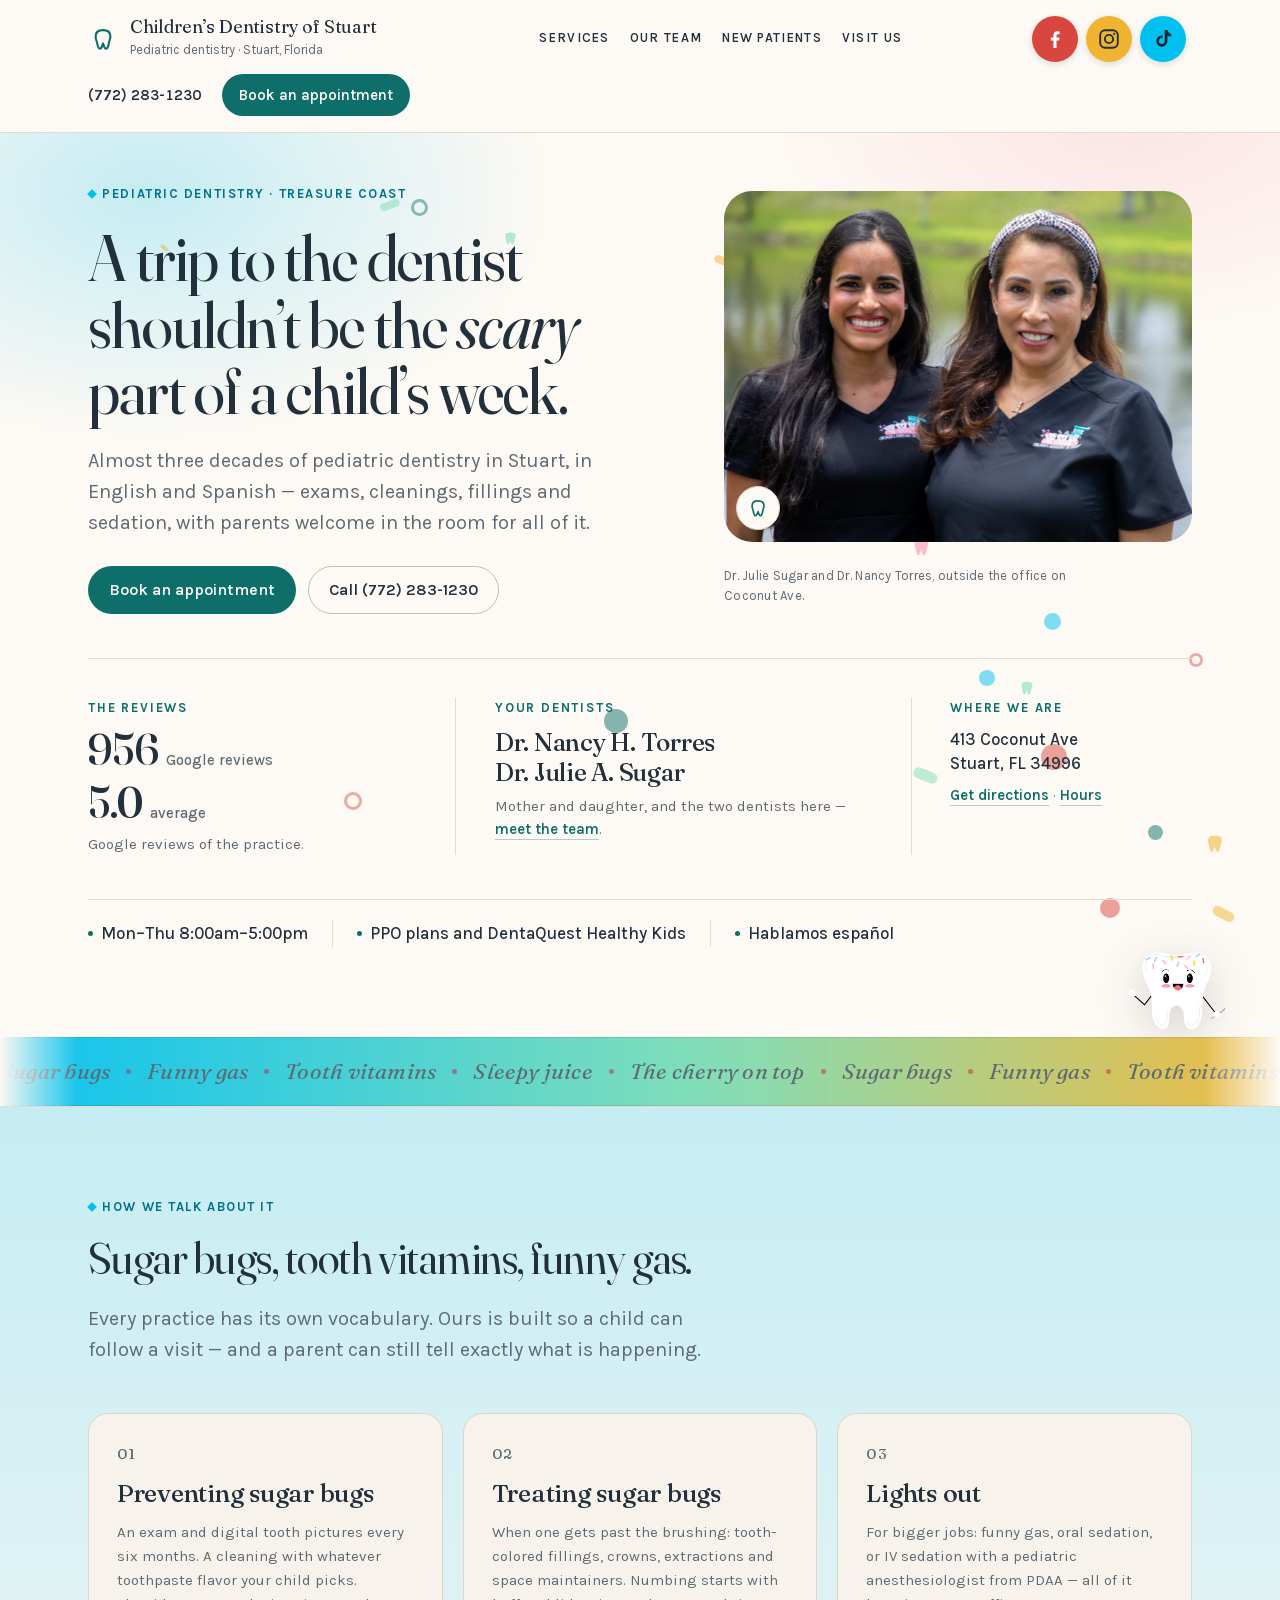
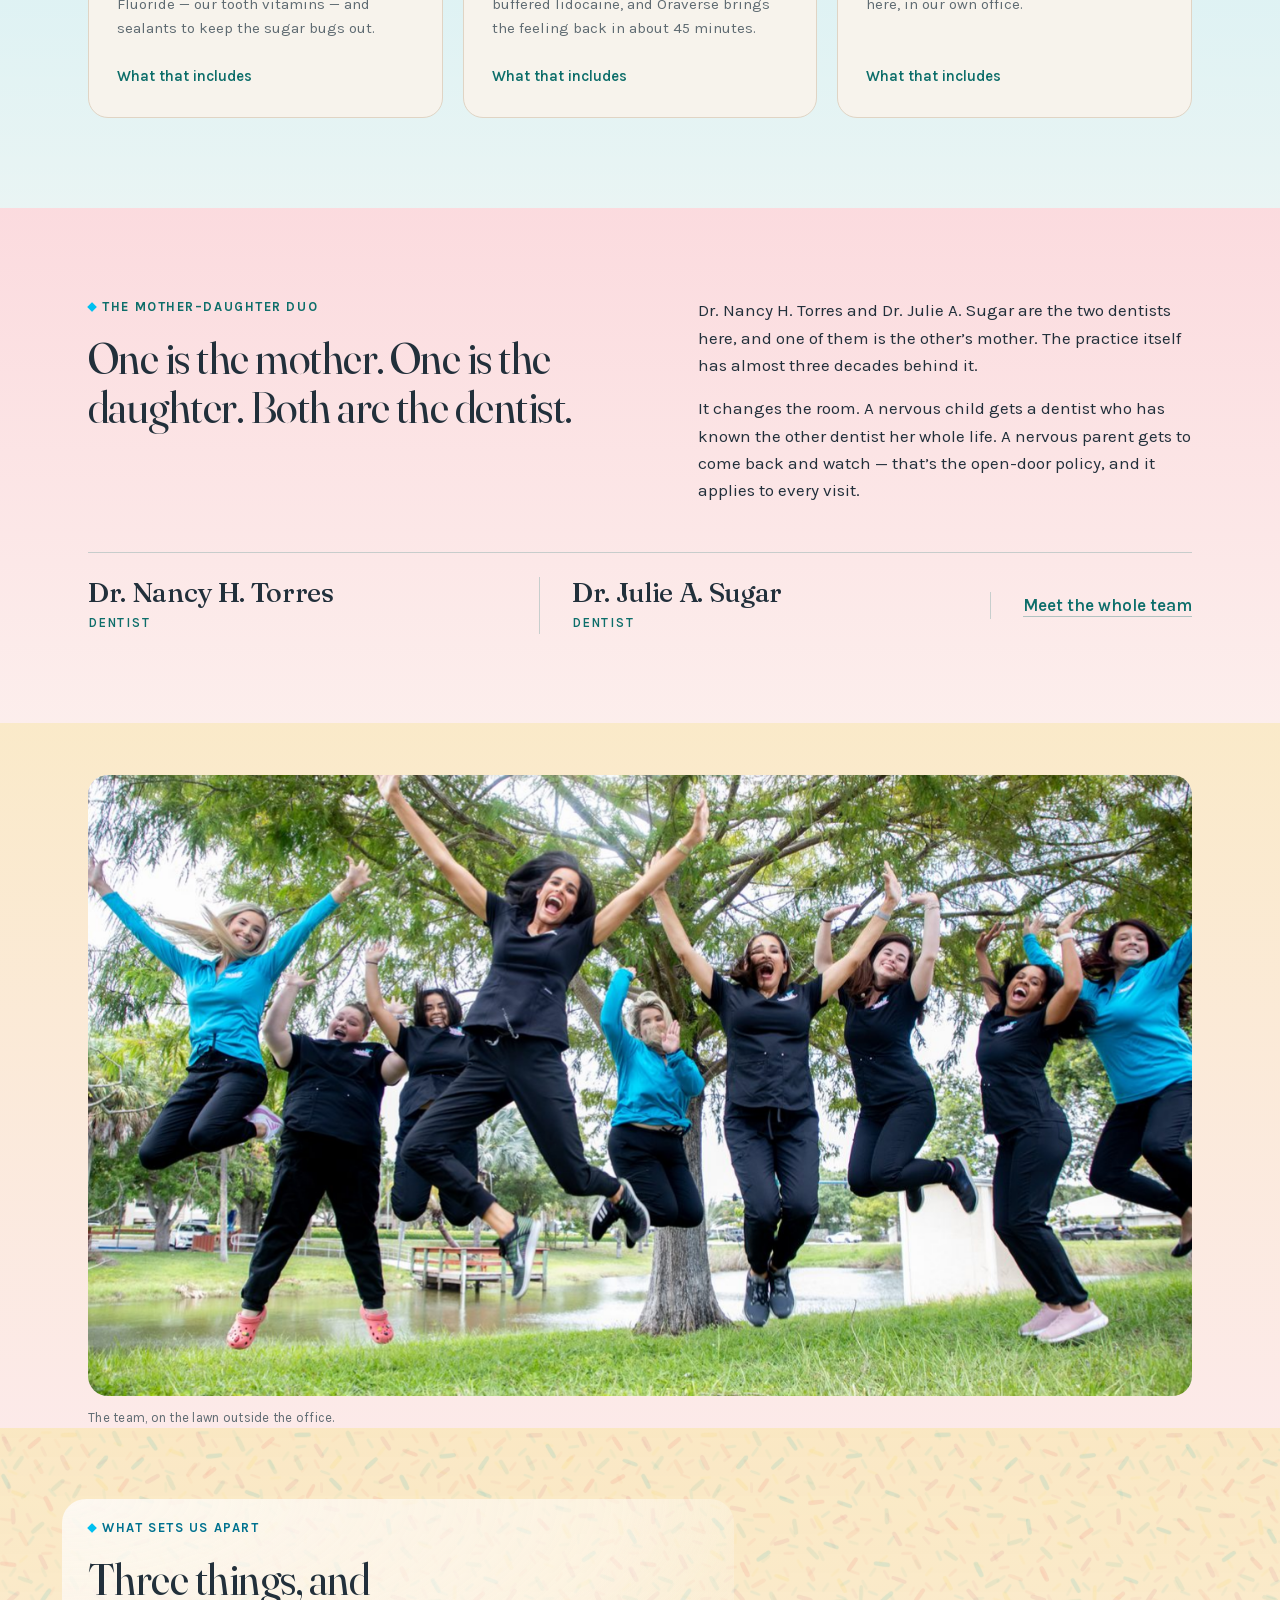
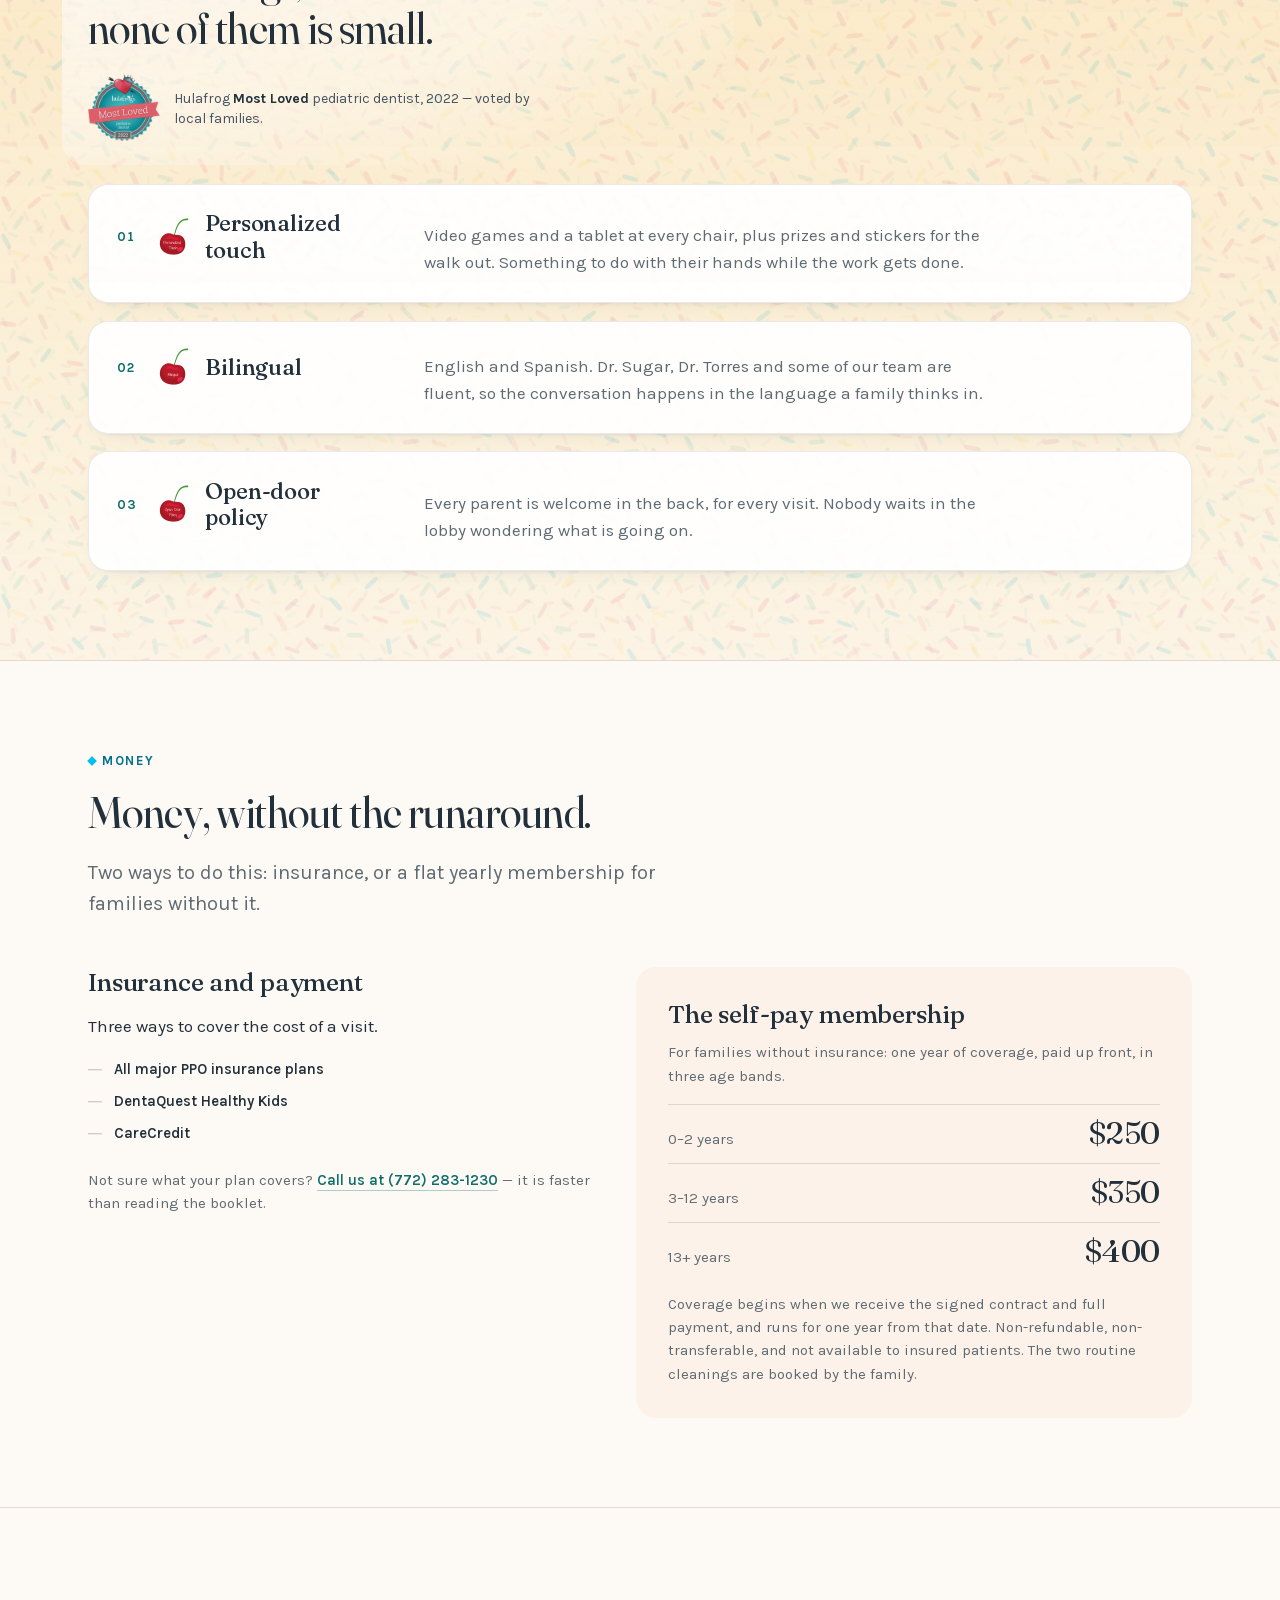
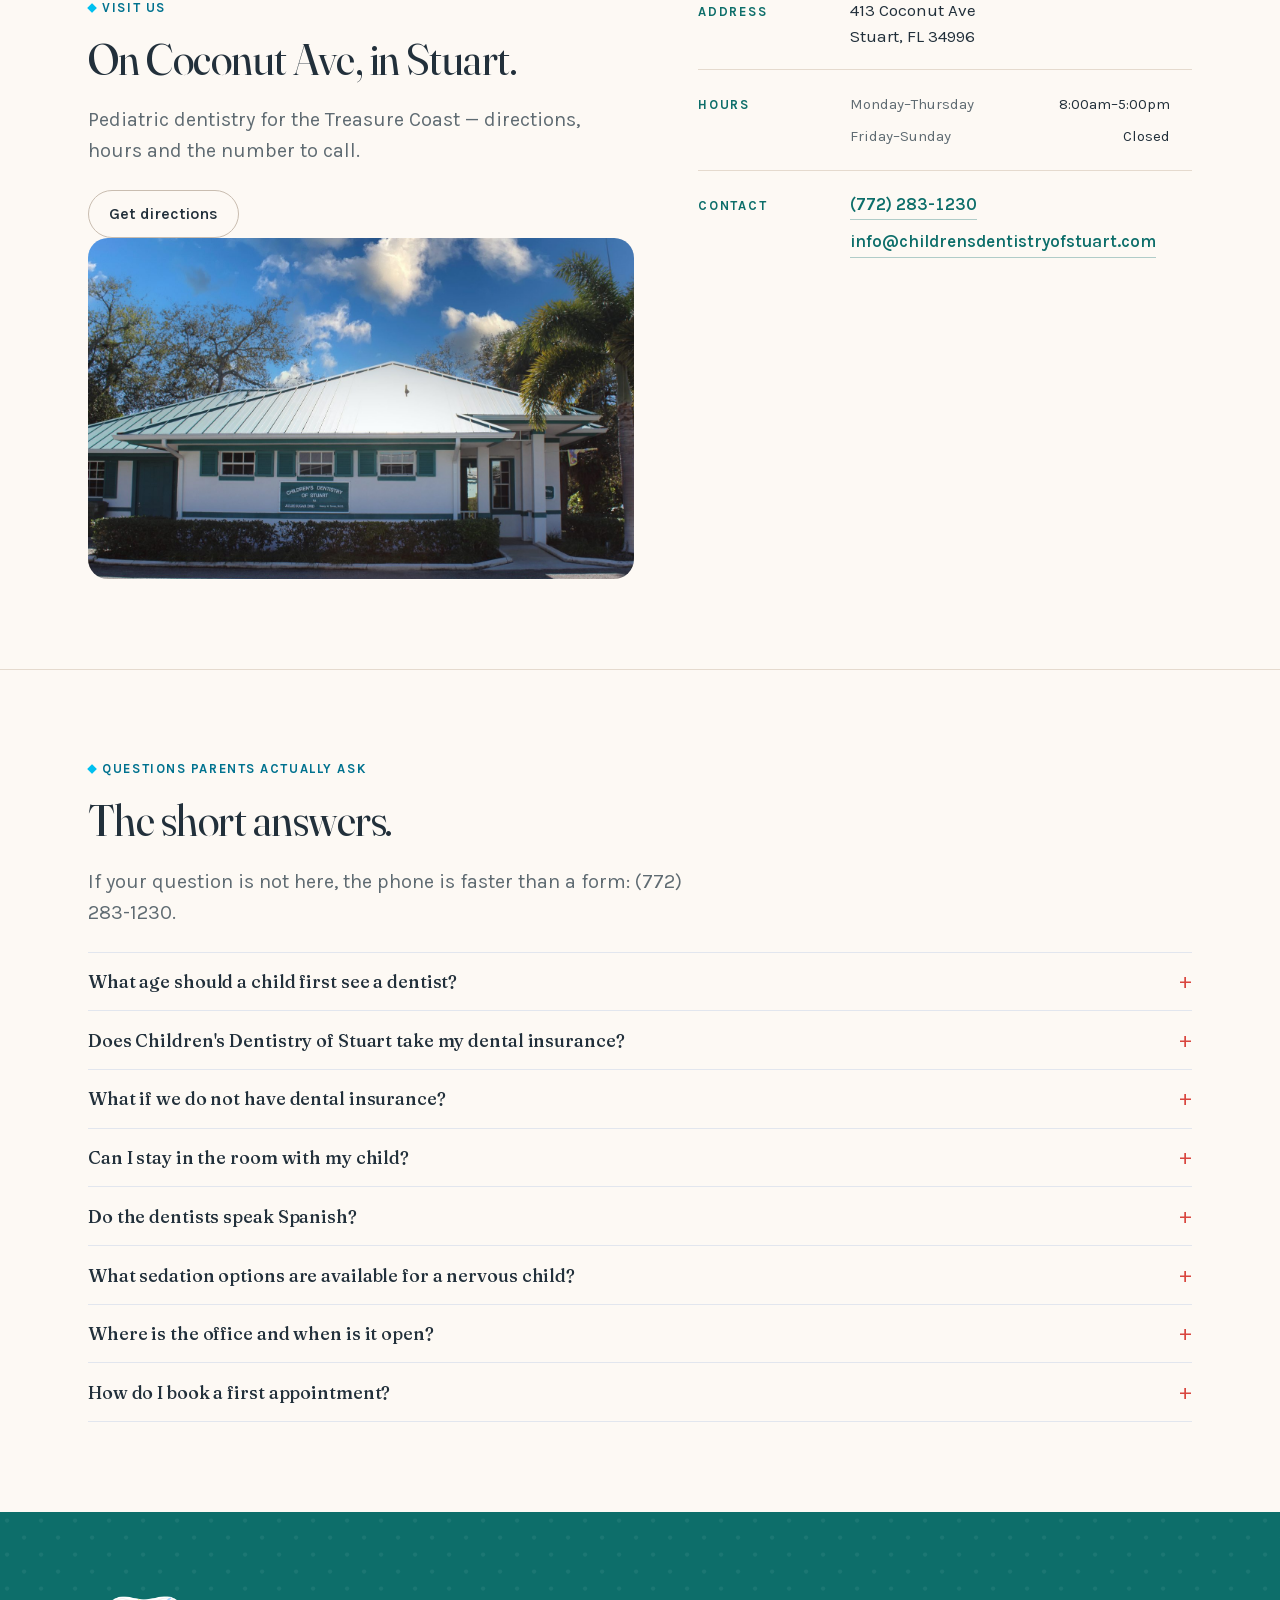
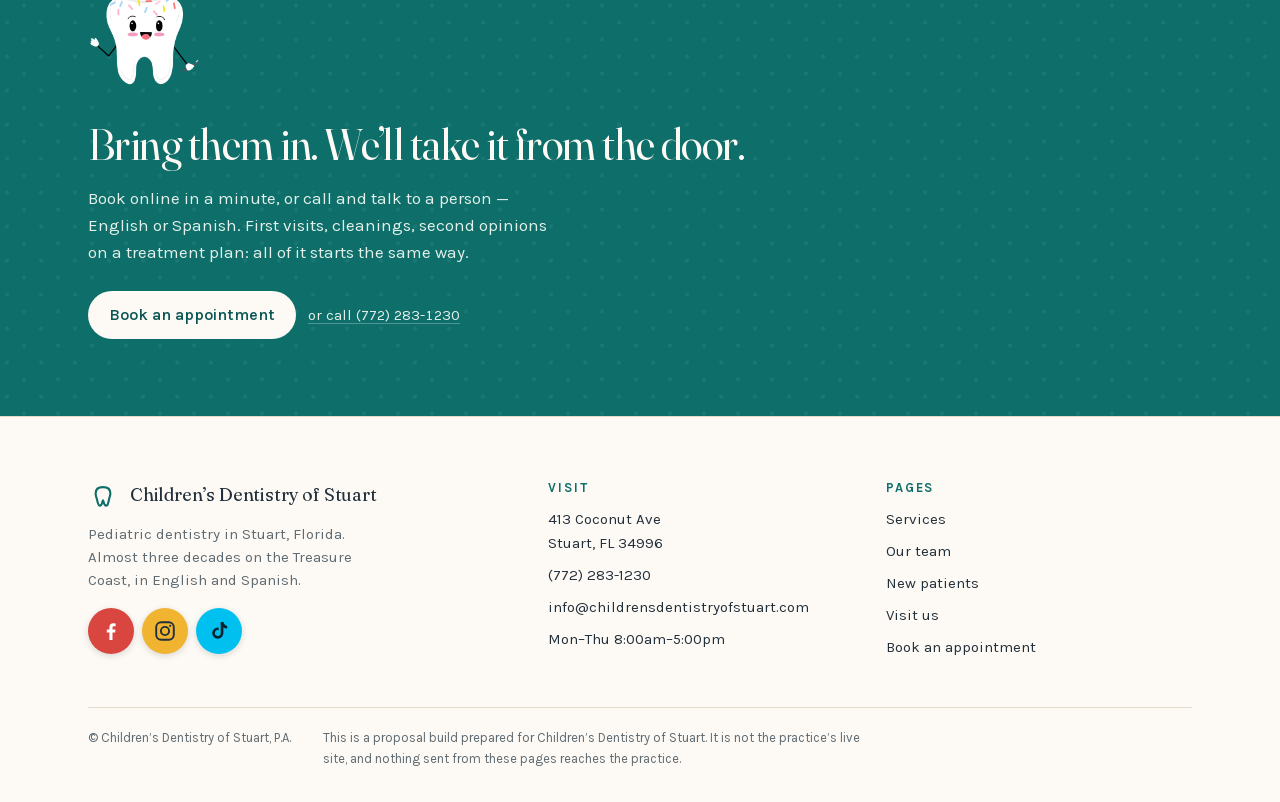
==== index.html @ ab4c5b35 "Proposal build: Children's Dentistry of Stuart" ====
<!DOCTYPE html>
<html lang="en">
<head>
<meta charset="utf-8">
<meta name="viewport" content="width=device-width, initial-scale=1">
<title>Children’s Dentistry of Stuart — Pediatric dentistry in Stuart, Florida</title>
<meta name="description" content="Pediatric dentistry in Stuart, Florida for almost three decades. All major PPO plans and DentaQuest Healthy Kids, a self-pay membership, and visits in English or Spanish. Call (772) 283-1230.">
<meta name="theme-color" content="#FDF9F4">
<link rel="icon" href="data:image/svg+xml,%3Csvg xmlns='http://www.w3.org/2000/svg' viewBox='0 0 32 32'%3E%3Crect width='32' height='32' rx='7' fill='%23FDF9F4'/%3E%3Cpath transform='translate(4 4)' d='M6.1 9.9C6.1 6.4 8.45 4.9 12 4.9c3.55 0 5.9 1.5 5.9 5 0 1.85-.75 3-1.1 4.85-.4 2.25-.8 4.45-1.9 4.85-1.1.4-1.8-.75-2.25-2.25-.3-1.05-.45-1.85-.65-1.85s-.35.8-.65 1.85c-.45 1.5-1.15 2.65-2.25 2.25-1.1-.4-1.5-2.6-1.9-4.85C6.5 12.9 6.1 11.75 6.1 9.9Z' fill='none' stroke='%230D6E6A' stroke-width='1.7' stroke-linejoin='round'/%3E%3C/svg%3E">
<link rel="preload" as="image" href="assets/img/photos/doctors.jpg" fetchpriority="high">
<link rel="stylesheet" href="assets/css/tokens.css">
<link rel="stylesheet" href="assets/css/styles.css">
<script>document.documentElement.classList.add('js');</script>
<!-- ============================================================
     AEO / SEO HEAD BLOCK — paste inside <head> on every page.
     Replace Children's Dentistry of Stuart | Pediatric Dentist in Stuart, FL / Pediatric dentistry in Stuart, Florida for almost three decades. Dr. Nancy H. Torres and Dr. Julie A. Sugar — mother and daughter. 956 Google reviews, 5.0 average. English and Spanish. (772) 283-1230. / https://childrensdentistryofstuart.com/index.html per page.
     ============================================================ -->
<link rel="canonical" href="https://childrensdentistryofstuart.com/index.html">
<meta name="robots" content="index, follow, max-snippet:-1, max-image-preview:large, max-video-preview:-1">

<!-- Open Graph -->
<meta property="og:type" content="website">
<meta property="og:site_name" content="Children's Dentistry of Stuart">
<meta property="og:locale" content="en_US">
<meta property="og:title" content="Children's Dentistry of Stuart | Pediatric Dentist in Stuart, FL">
<meta property="og:description" content="Pediatric dentistry in Stuart, Florida for almost three decades. Dr. Nancy H. Torres and Dr. Julie A. Sugar — mother and daughter. 956 Google reviews, 5.0 average. English and Spanish. (772) 283-1230.">
<meta property="og:url" content="https://childrensdentistryofstuart.com/index.html">
<meta property="og:image" content="https://childrensdentistryofstuart.com/assets/img/photos/doctors.jpg">
<meta property="og:image:alt" content="Dr. Julie Sugar and Dr. Nancy Torres outside the practice in Stuart, Florida">

<!-- Twitter / X -->
<meta name="twitter:card" content="summary_large_image">
<meta name="twitter:title" content="Children's Dentistry of Stuart | Pediatric Dentist in Stuart, FL">
<meta name="twitter:description" content="Pediatric dentistry in Stuart, Florida for almost three decades. Dr. Nancy H. Torres and Dr. Julie A. Sugar — mother and daughter. 956 Google reviews, 5.0 average. English and Spanish. (772) 283-1230.">
<meta name="twitter:image" content="https://childrensdentistryofstuart.com/assets/img/photos/doctors.jpg">

<!-- Geo / local -->
<meta name="geo.region" content="US-FL">
<meta name="geo.placename" content="Stuart, Florida">
<meta name="geo.position" content="27.196835;-80.235463">
<meta name="ICBM" content="27.196835, -80.235463">

<!-- Structured data -->
<script type="application/ld+json">
{
 "@context": "https://schema.org",
 "@type": "Dentist",
 "@id": "https://childrensdentistryofstuart.com/#practice",
 "name": "Children's Dentistry of Stuart",
 "alternateName": "Children's Dentistry of Stuart, P.A.",
 "description": "Pediatric dental practice in Stuart, Florida, on the Treasure Coast. Two dentists — Dr. Nancy H. Torres and Dr. Julie A. Sugar, a mother and daughter — with almost three decades of experience. Visits in English and Spanish, with parents welcome in the treatment room.",
 "url": "https://childrensdentistryofstuart.com/",
 "telephone": "+1-772-283-1230",
 "email": "info@childrensdentistryofstuart.com",
 "image": [
  "https://childrensdentistryofstuart.com/assets/img/photos/office.jpg",
  "https://childrensdentistryofstuart.com/assets/img/photos/doctors.jpg"
 ],
 "logo": "https://childrensdentistryofstuart.com/assets/img/photos/logo.png",
 "priceRange": "$$",
 "address": {
  "@type": "PostalAddress",
  "streetAddress": "413 Coconut Ave",
  "addressLocality": "Stuart",
  "addressRegion": "FL",
  "postalCode": "34996",
  "addressCountry": "US"
 },
 "geo": {
  "@type": "GeoCoordinates",
  "latitude": 27.196835,
  "longitude": -80.235463
 },
 "hasMap": "https://www.google.com/maps/place/?q=place_id:ChIJJ7Qo13nd3ogRvwtux7a8OOg",
 "openingHoursSpecification": [
  {
   "@type": "OpeningHoursSpecification",
   "dayOfWeek": [
    "Monday",
    "Tuesday",
    "Wednesday",
    "Thursday"
   ],
   "opens": "08:00",
   "closes": "17:00"
  }
 ],
 "areaServed": [
  {
   "@type": "City",
   "name": "Stuart"
  },
  {
   "@type": "City",
   "name": "Palm City"
  },
  {
   "@type": "City",
   "name": "Jensen Beach"
  },
  {
   "@type": "City",
   "name": "Hobe Sound"
  },
  {
   "@type": "City",
   "name": "Port St. Lucie"
  },
  {
   "@type": "City",
   "name": "Indiantown"
  },
  {
   "@type": "AdministrativeArea",
   "name": "Martin County, Florida"
  }
 ],
 "availableLanguage": [
  {
   "@type": "Language",
   "name": "English"
  },
  {
   "@type": "Language",
   "name": "Spanish"
  }
 ],
 "sameAs": [
  "https://www.google.com/maps/place/?q=place_id:ChIJJ7Qo13nd3ogRvwtux7a8OOg",
  "https://www.facebook.com/childrensdentistryofstuart",
  "https://www.carecredit.com/doctor-locator/stuart-fl/childrens-dentistry-of-stuart-423cqr"
 ],
 "employee": [
  {
   "@type": "Person",
   "name": "Dr. Nancy H. Torres",
   "jobTitle": "Dentist",
   "honorificSuffix": "D.D.S."
  },
  {
   "@type": "Person",
   "name": "Dr. Julie A. Sugar",
   "jobTitle": "Dentist",
   "honorificSuffix": "D.M.D."
  }
 ],
 "availableService": [
  {
   "@type": "MedicalProcedure",
   "name": "Dental examination"
  },
  {
   "@type": "MedicalProcedure",
   "name": "Dental cleaning"
  },
  {
   "@type": "MedicalProcedure",
   "name": "Digital dental x-rays"
  },
  {
   "@type": "MedicalProcedure",
   "name": "Fluoride treatment"
  },
  {
   "@type": "MedicalProcedure",
   "name": "Dental sealants"
  },
  {
   "@type": "MedicalProcedure",
   "name": "Tooth-colored fillings"
  },
  {
   "@type": "MedicalProcedure",
   "name": "Dental crowns"
  },
  {
   "@type": "MedicalProcedure",
   "name": "Tooth extraction"
  },
  {
   "@type": "MedicalProcedure",
   "name": "Space maintainers"
  },
  {
   "@type": "MedicalProcedure",
   "name": "Nitrous oxide sedation"
  },
  {
   "@type": "MedicalProcedure",
   "name": "Oral sedation"
  },
  {
   "@type": "MedicalProcedure",
   "name": "Intravenous sedation"
  }
 ],
 "paymentAccepted": "Cash, Credit Card, Dental insurance",
 "currenciesAccepted": "USD",
 "isAcceptingNewPatients": true,
 "knowsAbout": [
  "pediatric dentistry",
  "preventive dentistry",
  "dental sedation for children"
 ]
}
</script>
<script type="application/ld+json">
{
 "@context": "https://schema.org",
 "@type": "WebSite",
 "@id": "https://childrensdentistryofstuart.com/#website",
 "url": "https://childrensdentistryofstuart.com/",
 "name": "Children's Dentistry of Stuart",
 "inLanguage": "en-US",
 "publisher": {
  "@id": "https://childrensdentistryofstuart.com/#practice"
 }
}
</script>
<script type="application/ld+json">
{
 "@context": "https://schema.org",
 "@type": "Person",
 "@id": "https://childrensdentistryofstuart.com/team.html#nancy-torres",
 "name": "Dr. Nancy H. Torres",
 "honorificSuffix": "D.D.S.",
 "jobTitle": "Dentist",
 "worksFor": {
  "@id": "https://childrensdentistryofstuart.com/#practice"
 },
 "knowsLanguage": [
  "English",
  "Spanish"
 ]
}
</script>
<script type="application/ld+json">
{
 "@context": "https://schema.org",
 "@type": "Person",
 "@id": "https://childrensdentistryofstuart.com/team.html#julie-sugar",
 "name": "Dr. Julie A. Sugar",
 "honorificSuffix": "D.M.D.",
 "jobTitle": "Dentist",
 "worksFor": {
  "@id": "https://childrensdentistryofstuart.com/#practice"
 },
 "knowsLanguage": [
  "English",
  "Spanish"
 ]
}
</script>
<script type="application/ld+json">
{
 "@context": "https://schema.org",
 "@type": "FAQPage",
 "@id": "https://childrensdentistryofstuart.com/#faq",
 "mainEntity": [
  {
   "@type": "Question",
   "name": "What age should a child first see a dentist?",
   "acceptedAnswer": {
    "@type": "Answer",
    "text": "Children's Dentistry of Stuart treats children from infancy through young adulthood, up to age 21. The practice's routine schedule is a dental examination every six months, and an infant is booked as a new patient exam so there is time to settle in."
   }
  },
  {
   "@type": "Question",
   "name": "Does Children's Dentistry of Stuart take my dental insurance?",
   "acceptedAnswer": {
    "@type": "Answer",
    "text": "The practice accepts all major PPO dental plans and DentaQuest Healthy Kids, and also accepts CareCredit. Because benefits differ by plan and by family, the practice asks you to call (772) 283-1230 so a team member can check your specific coverage before the visit."
   }
  },
  {
   "@type": "Question",
   "name": "What if we do not have dental insurance?",
   "acceptedAnswer": {
    "@type": "Answer",
    "text": "There is a self-pay membership: $250 a year for ages 0 to 2, $350 a year for ages 3 to 12, and $400 a year for ages 13 and up. Coverage begins once the signed contract and full payment are received, runs for one year, and is non-refundable and non-transferable. Patients with insurance are not eligible, and it is up to the family to schedule the two routine cleanings each year."
   }
  },
  {
   "@type": "Question",
   "name": "Can I stay in the room with my child?",
   "acceptedAnswer": {
    "@type": "Answer",
    "text": "Yes. The practice has an open-door policy: every parent is welcome to come into the back with their child for every visit, not only the first one."
   }
  },
  {
   "@type": "Question",
   "name": "Do the dentists speak Spanish?",
   "acceptedAnswer": {
    "@type": "Answer",
    "text": "Yes. Dr. Sugar, Dr. Torres and several members of the team are fluent in both English and Spanish, so the conversation can happen in the language a family thinks in."
   }
  },
  {
   "@type": "Question",
   "name": "What sedation options are available for a nervous child?",
   "acceptedAnswer": {
    "@type": "Answer",
    "text": "Three, in increasing order: nitrous oxide (\"funny gas\"), oral sedation taken as a prescription in the office, and IV sedation with a pediatric anesthesiologist from PDAA, given in the practice's own office. The team also buffers the local anaesthetic so the numbing does not sting, and uses Oraverse to bring feeling back in about 45 minutes instead of several hours."
   }
  },
  {
   "@type": "Question",
   "name": "Where is the office and when is it open?",
   "acceptedAnswer": {
    "@type": "Answer",
    "text": "The practice is at 413 Coconut Ave, Stuart, FL 34996, open Monday to Thursday from 8:00am to 5:00pm and closed Friday through Sunday. The phone number is (772) 283-1230. Confirm current hours with the practice before you travel, because archived versions of the site list a 4:30pm close."
   }
  },
  {
   "@type": "Question",
   "name": "How do I book a first appointment?",
   "acceptedAnswer": {
    "@type": "Answer",
    "text": "Use the appointment form on this site or call (772) 283-1230. The form requests a time; the front desk calls you back to confirm it. If your child is in pain, has facial swelling, or has knocked out a tooth, call instead of using the form."
   }
  }
 ]
}
</script>

</head>
<body>

<a class="skip-link" href="#main">Skip to content</a>

<header class="site-header">
  <div class="container header-inner">
    <a class="brand" href="index.html">
      <img class="brand__mark" src="assets/img/mark.svg" alt="" width="30" height="30">
      <span class="brand__text">
        <span class="brand__name">Children’s Dentistry of Stuart</span>
        <span class="brand__sub">Pediatric dentistry · Stuart, Florida</span>
      </span>
    </a>

    <nav class="site-nav" aria-label="Primary">
      <ul>
        <li><a href="services.html">Services</a></li>
        <li><a href="team.html">Our team</a></li>
        <li><a href="new-patients.html">New patients</a></li>
        <li><a href="visit.html">Visit us</a></li>
      </ul>
    </nav>

    <ul class="socials socials--header" aria-label="Follow Children's Dentistry of Stuart">
        <li class="social social--facebook"><a href="https://www.facebook.com/childrensdentistryofstuart" target="_blank" rel="noopener noreferrer"><span class="sr-only">Facebook</span><svg viewBox="0 0 24 24" width="24" height="24" aria-hidden="true" focusable="false"><path fill="currentColor" d="M13.5 21v-7.5h2.6l.4-3h-3V8.6c0-.87.24-1.46 1.49-1.46H16.6V4.46A20 20 0 0 0 14.3 4.3c-2.3 0-3.87 1.4-3.87 3.98V10.5H7.8v3h2.63V21h3.07Z"/></svg></a></li>
        <li class="social social--instagram"><a href="https://www.instagram.com/childrensdentistryofstuart" target="_blank" rel="noopener noreferrer"><span class="sr-only">Instagram</span><svg viewBox="0 0 24 24" width="24" height="24" aria-hidden="true" focusable="false" fill="none" stroke="currentColor" stroke-width="1.9"><rect x="3.2" y="3.2" width="17.6" height="17.6" rx="5"/><circle cx="12" cy="12" r="4.1"/><circle cx="17.2" cy="6.8" r="1.15" fill="currentColor" stroke="none"/></svg></a></li>
        <li class="social social--tiktok"><a href="https://www.tiktok.com/@drsugarschildrensdentist" target="_blank" rel="noopener noreferrer"><span class="sr-only">Tiktok</span><svg viewBox="0 0 24 24" width="24" height="24" aria-hidden="true" focusable="false"><path fill="currentColor" d="M16.5 3c.3 2.1 1.6 3.6 3.7 3.9v2.6c-1.4.1-2.7-.3-3.8-1v5.6a5.6 5.6 0 1 1-5.6-5.6c.3 0 .5 0 .8.06v2.7a2.9 2.9 0 1 0 2.1 2.8V3h2.8Z"/></svg></a></li>
      </ul>
      <div class="header-actions">
      <a class="header-phone" href="tel:+17722831230">(772) 283-1230</a>
      <a class="btn btn--primary btn--sm" href="book.html">Book an appointment</a>
    </div>
  </div>
</header>

<main id="main">

  <!-- 1. Hero ------------------------------------------------------------- -->
  <section class="hero" data-playground aria-labelledby="hero-title">
    <div class="playground" aria-hidden="true"></div>
    <img class="hero__mascot" src="assets/img/photos/toothy.png" alt="" aria-hidden="true" width="118" height="118" decoding="async">
    <div class="container">
      <div class="hero__grid">
        <div class="hero__copy">
          <p class="eyebrow">Pediatric dentistry · Treasure Coast</p>
          <h1 id="hero-title" data-reveal>A trip to the dentist shouldn’t be the <em>scary</em> part of a child’s week.</h1>
          <p class="lead" data-reveal>Almost three decades of pediatric dentistry in Stuart, in English and Spanish —
            exams, cleanings, fillings and sedation, with parents welcome in the room for all of it.</p>
          <div class="actions" data-reveal>
            <a class="btn btn--primary" href="book.html">Book an appointment</a>
            <a class="btn btn--secondary" href="tel:+17722831230">Call (772) 283-1230</a>
          </div>
        </div>

        <figure class="hero__figure" data-reveal>
          <div class="frame hero__photo frame--zoom" data-parallax="14">
            <img src="assets/img/photos/doctors.jpg"
                 alt="Dr. Julie Sugar and Dr. Nancy Torres outside their Stuart practice"
                 width="1400" height="1041" fetchpriority="high" decoding="async">
            <span class="frame__stamp" aria-hidden="true">
              <img src="assets/img/mark.svg" alt="" width="24" height="24">
            </span>
          </div>
          <figcaption class="frame__caption">Dr. Julie Sugar and Dr. Nancy Torres, outside the office
            on Coconut Ave.</figcaption>
        </figure>
      </div>

      <!-- Proof, people, place: the three things a parent checks before they call.
           These used to be fine print and a caption. -->
      <div class="proof">
        <div class="proof__item" data-reveal>
          <p class="proof__kicker">The reviews</p>
          <p class="proof__figure">
            <span class="proof__pair"><span class="proof__num" data-count="956">956</span> <span class="proof__unit">Google reviews</span></span>
            <span class="proof__dot" aria-hidden="true">·</span>
            <span class="proof__pair"><span class="proof__num" data-count="5.0">5.0</span> <span class="proof__unit">average</span></span>
          </p>
          <p class="proof__sub">Google reviews of the practice.</p>
        </div>

        <div class="proof__item" data-reveal>
          <p class="proof__kicker">Your dentists</p>
          <p class="proof__people">Dr. Nancy H. Torres<br>Dr. Julie A. Sugar</p>
          <p class="proof__sub">Mother and daughter, and the two dentists here —
            <a class="text-link" href="team.html">meet the team</a>.</p>
        </div>

        <div class="proof__item" data-reveal>
          <p class="proof__kicker">Where we are</p>
          <address class="proof__address">413 Coconut Ave<br>Stuart, FL 34996</address>
          <p class="proof__sub">
            <a class="text-link" href="https://www.google.com/maps/search/?api=1&amp;query=413%20Coconut%20Ave%2C%20Stuart%2C%20FL%2034996">Get directions</a>
            · <a class="text-link" href="visit.html">Hours</a>
          </p>
        </div>
      </div>

      <ul class="trust">
        <li><span>Mon–Thu 8:00am–5:00pm</span></li>
        <li><span>PPO plans and DentaQuest Healthy Kids</span></li>
        <li><span lang="es">Hablamos español</span></li>
      </ul>
    </div>
  </section>

  <!-- 1b. Their vocabulary, moving slowly --------------------------------- -->
  <!-- Decorative band: the same words appear as headings in the next section,
       so the duplicate track is hidden from assistive tech. -->
  <div class="marquee" role="presentation">
    <div class="marquee__track">
      <ul class="marquee__list">
        <li>Sugar bugs</li>
        <li>Funny gas</li>
        <li>Tooth vitamins</li>
        <li>Sleepy juice</li>
        <li>The cherry on top</li>
      </ul>
      <ul class="marquee__list" aria-hidden="true">
        <li>Sugar bugs</li>
        <li>Funny gas</li>
        <li>Tooth vitamins</li>
        <li>Sleepy juice</li>
        <li>The cherry on top</li>
      </ul>
    </div>
  </div>

  <!-- 2. Their language --------------------------------------------------- -->
  <section class="section section--ruled tint-sky" aria-labelledby="language-title">
    <div class="container">
      <div class="section-head" data-reveal>
        <p class="eyebrow">How we talk about it</p>
        <h2 id="language-title">Sugar bugs, tooth vitamins, funny gas.</h2>
        <p class="lead">Every practice has its own vocabulary. Ours is built so a child can follow a visit — and a
          parent can still tell exactly what is happening.</p>
      </div>

      <ul class="cards">
        <li class="card" data-reveal>
          <p class="card__num">01</p>
          <h3>Preventing sugar bugs</h3>
          <p>An exam and digital tooth pictures every six months. A cleaning with whatever toothpaste flavor your
            child picks. Fluoride — our tooth vitamins — and sealants to keep the sugar bugs out.</p>
          <a class="card__link" href="services.html">What that includes</a>
        </li>
        <li class="card" data-reveal>
          <p class="card__num">02</p>
          <h3>Treating sugar bugs</h3>
          <p>When one gets past the brushing: tooth-colored fillings, crowns, extractions and space maintainers.
            Numbing starts with buffered lidocaine, and Oraverse brings the feeling back in about 45 minutes.</p>
          <a class="card__link" href="services.html">What that includes</a>
        </li>
        <li class="card" data-reveal>
          <p class="card__num">03</p>
          <h3>Lights out</h3>
          <p>For bigger jobs: funny gas, oral sedation, or IV sedation with a pediatric anesthesiologist from PDAA
            — all of it here, in our own office.</p>
          <a class="card__link" href="services.html">What that includes</a>
        </li>
      </ul>
    </div>
  </section>

  <!-- 3. The duo ---------------------------------------------------------- -->
  <section class="section duo tint-blush" aria-labelledby="duo-title">
    <div class="container">
      <div class="split">
        <div class="split-head" data-reveal>
          <p class="eyebrow">The mother–daughter duo</p>
          <h2 id="duo-title">One is the mother. One is the daughter. Both are the dentist.</h2>
        </div>
        <div class="prose" data-reveal>
          <p>Dr. Nancy H. Torres and Dr. Julie A. Sugar are the two dentists here, and one of them is the other’s
            mother. The practice itself has almost three decades behind it.</p>
          <p>It changes the room. A nervous child gets a dentist who has known the other dentist her whole life.
            A nervous parent gets to come back and watch — that’s the open-door policy, and it applies to every
            visit.</p>
        </div>
      </div>

      <dl class="names" data-reveal>
        <div class="names__item">
          <dt>Dr. Nancy H. Torres</dt>
          <dd>Dentist</dd>
        </div>
        <div class="names__item">
          <dt>Dr. Julie A. Sugar</dt>
          <dd>Dentist</dd>
        </div>
        <div class="names__more">
          <a class="text-link" href="team.html">Meet the whole team</a>
        </div>
      </dl>
    </div>
  </section>

  <!-- 4. What sets us apart ----------------------------------------------- -->
  <section class="photo-band" aria-labelledby="apart-title">
    <div class="container">
      <figure class="frame photo-band__frame frame--zoom" data-reveal data-parallax="10">
        <img src="assets/img/photos/team.jpg"
             alt="The Children’s Dentistry of Stuart team on the lawn outside the office"
             width="1400" height="933" loading="lazy" decoding="async">
      </figure>
      <p class="photo-band__caption">The team, on the lawn outside the office.</p>
    </div>
  </section>

  <section class="section section--grounded tint-sun sprinkle-ground" aria-labelledby="apart-title">
    <div class="container">
      <div class="section-head" data-reveal>
        <p class="eyebrow">What sets us apart</p>
        <h2 id="apart-title">Three things, and none of them is small.</h2>
        <figure class="award" data-reveal>
          <img src="assets/img/photos/award-hulafrog.png" width="72" height="72" alt=""
               decoding="async" loading="lazy">
          <figcaption>Hulafrog <strong>Most Loved</strong> pediatric dentist, 2022 — voted by local families.</figcaption>
        </figure>

      </div>

      <ol class="apart">
        <li class="apart__item" data-reveal>
          <h3><img class="apart__icon" src="assets/img/photos/icon-personalized.png" width="40" height="40" alt="" decoding="async" loading="lazy"><span>Personalized touch</span></h3>
          <p>Video games and a tablet at every chair, plus prizes and stickers for the walk out. Something to do
            with their hands while the work gets done.</p>
        </li>
        <li class="apart__item" data-reveal>
          <h3><img class="apart__icon" src="assets/img/photos/icon-bilingual.png" width="40" height="40" alt="" decoding="async" loading="lazy"><span>Bilingual</span></h3>
          <p>English and Spanish. Dr. Sugar, Dr. Torres and some of our team are fluent, so the conversation
            happens in the language a family thinks in.</p>
        </li>
        <li class="apart__item" data-reveal>
          <h3><img class="apart__icon" src="assets/img/photos/icon-opendoor.png" width="40" height="40" alt="" decoding="async" loading="lazy"><span>Open-door policy</span></h3>
          <p>Every parent is welcome in the back, for every visit. Nobody waits in the lobby wondering what is
            going on.</p>
        </li>
      </ol>
    </div>
  </section>

  <!-- 5. Money ------------------------------------------------------------ -->
  <section class="section section--ruled" aria-labelledby="money-title">
    <div class="container">
      <div class="section-head" data-reveal>
        <p class="eyebrow">Money</p>
        <h2 id="money-title">Money, without the runaround.</h2>
        <p class="lead">Two ways to do this: insurance, or a flat yearly membership for families without it.</p>
      </div>

      <div class="money__grid">
        <div class="money__block" data-reveal>
          <div>
            <h3>Insurance and payment</h3>
            <p>Three ways to cover the cost of a visit.</p>
            <ul class="ticks">
              <li><strong>All major PPO insurance plans</strong></li>
              <li><strong>DentaQuest Healthy Kids</strong></li>
              <li><strong>CareCredit</strong></li>
            </ul>
          </div>
          <p class="small">Not sure what your plan covers?
            <a class="text-link" href="tel:+17722831230">Call us at (772)&nbsp;283-1230</a> — it is faster than
            reading the booklet.</p>
        </div>

        <div class="membership" data-reveal>
          <h3>The self-pay membership</h3>
          <p class="small">For families without insurance: one year of coverage, paid up front, in three age bands.</p>
          <ul class="tiers">
            <li>
              <span class="tiers__age">0–2 years</span>
              <span class="tiers__price">$250</span>
            </li>
            <li>
              <span class="tiers__age">3–12 years</span>
              <span class="tiers__price">$350</span>
            </li>
            <li>
              <span class="tiers__age">13+ years</span>
              <span class="tiers__price">$400</span>
            </li>
          </ul>
          <p class="small">Coverage begins when we receive the signed contract and full payment, and runs for one
            year from that date. Non-refundable, non-transferable, and not available to insured patients. The two
            routine cleanings are booked by the family.</p>
        </div>
      </div>
    </div>
  </section>

  <!-- 6. Visit ------------------------------------------------------------ -->
  <section class="section section--ruled" aria-labelledby="visit-title">
    <div class="container">
      <div class="split">
        <div class="split-head" data-reveal>
          <p class="eyebrow">Visit us</p>
          <h2 id="visit-title">On Coconut Ave, in Stuart.</h2>
          <p class="lead">Pediatric dentistry for the Treasure Coast — directions, hours and the number
            to call.</p>
          <div class="actions">
            <a class="btn btn--secondary" href="https://www.google.com/maps/search/?api=1&amp;query=413%20Coconut%20Ave%2C%20Stuart%2C%20FL%2034996">Get directions</a>
          </div>

          <figure class="frame frame--house frame--zoom" data-reveal data-parallax="10">
            <img src="assets/img/photos/office.jpg"
                 alt="The practice building on Coconut Ave, with its teal roof and sign"
                 width="1600" height="965" loading="lazy" decoding="async">
          </figure>
        </div>

        <div class="visit__details" data-reveal>
          <div class="visit__row">
            <h3>Address</h3>
            <address>413 Coconut Ave<br>Stuart, FL 34996</address>
          </div>

          <!-- HOURS: confirm with practice -->
          <div class="visit__row">
            <h3>Hours</h3>
            <dl class="hours">
              <div><dt>Monday–Thursday</dt><dd>8:00am–5:00pm</dd></div>
              <div><dt>Friday–Sunday</dt><dd>Closed</dd></div>
            </dl>
          </div>

          <div class="visit__row">
            <h3>Contact</h3>
            <div class="visit__contact">
              <a class="text-link" href="tel:+17722831230">(772) 283-1230</a>
              <a class="text-link" href="mailto:info@childrensdentistryofstuart.com">info@childrensdentistryofstuart.com</a>
            </div>
          </div>
        </div>
      </div>
    </div>
  </section>

  <!-- 7. Closing band ----------------------------------------------------- -->
  <!-- ============================================================
     AEO FAQ SECTION — paste before the closing CTA band.
     Literal question headings, answer in the first sentence,
     one claim per answer. Answer engines lift these passages whole.
     ============================================================ -->
<section class="section section--ruled" id="questions" aria-labelledby="questions-title">
  <div class="container">
    <div class="split-head">
      <p class="eyebrow">Questions parents actually ask</p>
      <h2 id="questions-title">The short answers.</h2>
      <p class="lead">If your question is not here, the phone is faster than a form: (772) 283-1230.</p>
    </div>

    <div class="faq">
      <details class="faq__item">
        <summary><h3>What age should a child first see a dentist?</h3></summary>
        <div class="faq__answer"><p>Children's Dentistry of Stuart treats children from infancy through young adulthood, up to age 21. The practice's routine schedule is a dental examination every six months, and an infant is booked as a new patient exam so there is time to settle in.</p></div>
      </details>
      <details class="faq__item">
        <summary><h3>Does Children's Dentistry of Stuart take my dental insurance?</h3></summary>
        <div class="faq__answer"><p>The practice accepts all major PPO dental plans and DentaQuest Healthy Kids, and also accepts CareCredit. Because benefits differ by plan and by family, the practice asks you to call (772) 283-1230 so a team member can check your specific coverage before the visit.</p></div>
      </details>
      <details class="faq__item">
        <summary><h3>What if we do not have dental insurance?</h3></summary>
        <div class="faq__answer"><p>There is a self-pay membership: $250 a year for ages 0 to 2, $350 a year for ages 3 to 12, and $400 a year for ages 13 and up. Coverage begins once the signed contract and full payment are received, runs for one year, and is non-refundable and non-transferable. Patients with insurance are not eligible, and it is up to the family to schedule the two routine cleanings each year.</p></div>
      </details>
      <details class="faq__item">
        <summary><h3>Can I stay in the room with my child?</h3></summary>
        <div class="faq__answer"><p>Yes. The practice has an open-door policy: every parent is welcome to come into the back with their child for every visit, not only the first one.</p></div>
      </details>
      <details class="faq__item">
        <summary><h3>Do the dentists speak Spanish?</h3></summary>
        <div class="faq__answer"><p>Yes. Dr. Sugar, Dr. Torres and several members of the team are fluent in both English and Spanish, so the conversation can happen in the language a family thinks in.</p></div>
      </details>
      <details class="faq__item">
        <summary><h3>What sedation options are available for a nervous child?</h3></summary>
        <div class="faq__answer"><p>Three, in increasing order: nitrous oxide ("funny gas"), oral sedation taken as a prescription in the office, and IV sedation with a pediatric anesthesiologist from PDAA, given in the practice's own office. The team also buffers the local anaesthetic so the numbing does not sting, and uses Oraverse to bring feeling back in about 45 minutes instead of several hours.</p></div>
      </details>
      <details class="faq__item">
        <summary><h3>Where is the office and when is it open?</h3></summary>
        <div class="faq__answer"><p>The practice is at 413 Coconut Ave, Stuart, FL 34996, open Monday to Thursday from 8:00am to 5:00pm and closed Friday through Sunday. The phone number is (772) 283-1230. Confirm current hours with the practice before you travel, because archived versions of the site list a 4:30pm close.</p></div>
      </details>
      <details class="faq__item">
        <summary><h3>How do I book a first appointment?</h3></summary>
        <div class="faq__answer"><p>Use the appointment form on this site or call (772) 283-1230. The form requests a time; the front desk calls you back to confirm it. If your child is in pain, has facial swelling, or has knocked out a tooth, call instead of using the form.</p></div>
      </details>
    </div>
  </div>
</section>

<section class="band band--with-mascot on-teal" aria-labelledby="band-title">
    <div class="container">
      <img class="toothy" src="assets/img/photos/toothy.png" alt="" width="760" height="760"
           loading="lazy" decoding="async" data-reveal>
      <h2 id="band-title" data-reveal>Bring them in. We’ll take it from the door.</h2>
      <p data-reveal>Book online in a minute, or call and talk to a person — English or Spanish. First visits,
        cleanings, second opinions on a treatment plan: all of it starts the same way.</p>
      <div class="actions" data-reveal>
        <a class="btn btn--paper" href="book.html">Book an appointment</a>
        <a class="band__phone" href="tel:+17722831230">or call (772) 283-1230</a>
      </div>
    </div>
  </section>

</main>

<footer class="site-footer">
  <div class="container">
    <div class="footer__grid">
      <div class="footer__brand">
        <a class="brand" href="index.html">
          <img class="brand__mark" src="assets/img/mark.svg" alt="" width="30" height="30">
          <span class="brand__text">
            <span class="brand__name">Children’s Dentistry of Stuart</span>
          </span>
        </a>
        <p class="small">Pediatric dentistry in Stuart, Florida. Almost three decades on the Treasure Coast, in
          English and Spanish.</p>
        <div class="footer__social"><ul class="socials socials--footer" aria-label="Follow Children's Dentistry of Stuart">
        <li class="social social--facebook"><a href="https://www.facebook.com/childrensdentistryofstuart" target="_blank" rel="noopener noreferrer"><span class="sr-only">Facebook</span><svg viewBox="0 0 24 24" width="24" height="24" aria-hidden="true" focusable="false"><path fill="currentColor" d="M13.5 21v-7.5h2.6l.4-3h-3V8.6c0-.87.24-1.46 1.49-1.46H16.6V4.46A20 20 0 0 0 14.3 4.3c-2.3 0-3.87 1.4-3.87 3.98V10.5H7.8v3h2.63V21h3.07Z"/></svg></a></li>
        <li class="social social--instagram"><a href="https://www.instagram.com/childrensdentistryofstuart" target="_blank" rel="noopener noreferrer"><span class="sr-only">Instagram</span><svg viewBox="0 0 24 24" width="24" height="24" aria-hidden="true" focusable="false" fill="none" stroke="currentColor" stroke-width="1.9"><rect x="3.2" y="3.2" width="17.6" height="17.6" rx="5"/><circle cx="12" cy="12" r="4.1"/><circle cx="17.2" cy="6.8" r="1.15" fill="currentColor" stroke="none"/></svg></a></li>
        <li class="social social--tiktok"><a href="https://www.tiktok.com/@drsugarschildrensdentist" target="_blank" rel="noopener noreferrer"><span class="sr-only">Tiktok</span><svg viewBox="0 0 24 24" width="24" height="24" aria-hidden="true" focusable="false"><path fill="currentColor" d="M16.5 3c.3 2.1 1.6 3.6 3.7 3.9v2.6c-1.4.1-2.7-.3-3.8-1v5.6a5.6 5.6 0 1 1-5.6-5.6c.3 0 .5 0 .8.06v2.7a2.9 2.9 0 1 0 2.1 2.8V3h2.8Z"/></svg></a></li>
      </ul></div>
        </div>

      <div class="footer__col">
        <h2>Visit</h2>
        <ul>
          <li>413 Coconut Ave<br>Stuart, FL 34996</li>
          <li><a href="tel:+17722831230">(772) 283-1230</a></li>
          <li><a href="mailto:info@childrensdentistryofstuart.com">info@childrensdentistryofstuart.com</a></li>
          <li>Mon–Thu 8:00am–5:00pm</li>
        </ul>
      </div>

      <div class="footer__col">
        <h2>Pages</h2>
        <ul>
          <li><a href="services.html">Services</a></li>
          <li><a href="team.html">Our team</a></li>
          <li><a href="new-patients.html">New patients</a></li>
          <li><a href="visit.html">Visit us</a></li>
          <li><a href="book.html">Book an appointment</a></li>
        </ul>
      </div>
    </div>

    <div class="footer__bottom">
      <p>© Children’s Dentistry of Stuart, P.A.</p>
      <p>This is a proposal build prepared for Children’s Dentistry of Stuart. It is not the practice’s live site,
        and nothing sent from these pages reaches the practice.</p>
    </div>
  </div>
</footer>

<div class="action-bar">
  <a class="action-bar__call" href="tel:+17722831230">Call (772) 283-1230</a>
  <a class="btn btn--primary btn--sm" href="book.html">Book</a>
</div>

<script src="assets/js/reveal.js"></script>
  <script src="assets/js/play.js" defer></script>
</body>
</html>
---- assets/css/tokens.css ----
/* Self-hosted variable fonts — Fraunces (display) + Karla (text).
   Fetched once from Google Fonts and vendored here: the page makes zero network requests.
   Fraunces axes: opsz 9..144, wght 300..700. Karla axes: wght 300..800. */

@font-face {
  font-family: 'Fraunces';
  font-style: italic;
  font-weight: 300 700;
  font-display: swap;
  src: url('../fonts/fraunces-italic-latin-ext.woff2') format('woff2');
  unicode-range: U+0100-02BA, U+02BD-02C5, U+02C7-02CC, U+02CE-02D7, U+02DD-02FF, U+0304, U+0308, U+0329, U+1D00-1DBF, U+1E00-1E9F, U+1EF2-1EFF, U+2020, U+20A0-20AB, U+20AD-20C4, U+2113, U+2C60-2C7F, U+A720-A7FF;
}

@font-face {
  font-family: 'Fraunces';
  font-style: italic;
  font-weight: 300 700;
  font-display: swap;
  src: url('../fonts/fraunces-italic-latin.woff2') format('woff2');
  unicode-range: U+0000-00FF, U+0131, U+0152-0153, U+02BB-02BC, U+02C6, U+02DA, U+02DC, U+0304, U+0308, U+0329, U+2000-206F, U+20AC, U+2122, U+2191, U+2193, U+2212, U+2215, U+FEFF, U+FFFD;
}

@font-face {
  font-family: 'Fraunces';
  font-style: normal;
  font-weight: 300 700;
  font-display: swap;
  src: url('../fonts/fraunces-roman-latin-ext.woff2') format('woff2');
  unicode-range: U+0100-02BA, U+02BD-02C5, U+02C7-02CC, U+02CE-02D7, U+02DD-02FF, U+0304, U+0308, U+0329, U+1D00-1DBF, U+1E00-1E9F, U+1EF2-1EFF, U+2020, U+20A0-20AB, U+20AD-20C4, U+2113, U+2C60-2C7F, U+A720-A7FF;
}

@font-face {
  font-family: 'Fraunces';
  font-style: normal;
  font-weight: 300 700;
  font-display: swap;
  src: url('../fonts/fraunces-roman-latin.woff2') format('woff2');
  unicode-range: U+0000-00FF, U+0131, U+0152-0153, U+02BB-02BC, U+02C6, U+02DA, U+02DC, U+0304, U+0308, U+0329, U+2000-206F, U+20AC, U+2122, U+2191, U+2193, U+2212, U+2215, U+FEFF, U+FFFD;
}

@font-face {
  font-family: 'Karla';
  font-style: italic;
  font-weight: 300 800;
  font-display: swap;
  src: url('../fonts/karla-italic-latin-ext.woff2') format('woff2');
  unicode-range: U+0100-02BA, U+02BD-02C5, U+02C7-02CC, U+02CE-02D7, U+02DD-02FF, U+0304, U+0308, U+0329, U+1D00-1DBF, U+1E00-1E9F, U+1EF2-1EFF, U+2020, U+20A0-20AB, U+20AD-20C4, U+2113, U+2C60-2C7F, U+A720-A7FF;
}

@font-face {
  font-family: 'Karla';
  font-style: italic;
  font-weight: 300 800;
  font-display: swap;
  src: url('../fonts/karla-italic-latin.woff2') format('woff2');
  unicode-range: U+0000-00FF, U+0131, U+0152-0153, U+02BB-02BC, U+02C6, U+02DA, U+02DC, U+0304, U+0308, U+0329, U+2000-206F, U+20AC, U+2122, U+2191, U+2193, U+2212, U+2215, U+FEFF, U+FFFD;
}

@font-face {
  font-family: 'Karla';
  font-style: normal;
  font-weight: 300 800;
  font-display: swap;
  src: url('../fonts/karla-roman-latin-ext.woff2') format('woff2');
  unicode-range: U+0100-02BA, U+02BD-02C5, U+02C7-02CC, U+02CE-02D7, U+02DD-02FF, U+0304, U+0308, U+0329, U+1D00-1DBF, U+1E00-1E9F, U+1EF2-1EFF, U+2020, U+20A0-20AB, U+20AD-20C4, U+2113, U+2C60-2C7F, U+A720-A7FF;
}

@font-face {
  font-family: 'Karla';
  font-style: normal;
  font-weight: 300 800;
  font-display: swap;
  src: url('../fonts/karla-roman-latin.woff2') format('woff2');
  unicode-range: U+0000-00FF, U+0131, U+0152-0153, U+02BB-02BC, U+02C6, U+02DA, U+02DC, U+0304, U+0308, U+0329, U+2000-206F, U+20AC, U+2122, U+2191, U+2193, U+2212, U+2215, U+FEFF, U+FFFD;
}

/* ==========================================================================
   DESIGN TOKENS — Children's Dentistry of Stuart
   Warm, editorial, quietly premium. Paper, ink, teal, a sparing berry.
   Every colour pair used for text is listed with its verified ratio in
   README.md; see also tools/contrast check output recorded in the handoff.
   ========================================================================== */

:root {
  /* --- Surfaces ------------------------------------------------------- */
  --paper:        #FDF9F4;  /* page */
  --paper-warm:   #FDF2E9;  /* warm inset surface (money panel) */
  --card:         #F7F3EC;  /* raised-by-value surface, no shadow */
  --mint:         #E4F0EA;  /* full-bleed section surface */
  --peach:        #F7D9C4;  /* illustration tile */
  --ink-surface:  #22303B;

  /* --- Ink ------------------------------------------------------------ */
  --ink:          #22303B;  /* body text: 12.89:1 on paper */
  --ink-muted:    #5F6B72;  /* secondary text: 5.23:1 on paper */
  --ink-quiet:    #8A7F73;  /* non-text only: rules, marks (3.73:1) */

  /* --- Brand accents -------------------------------------------------- */
  --teal:         #0D6E6A;  /* primary: 5.80:1 on paper */
  --teal-deep:    #0A5754;  /* hover/active: paper text 8.00:1 */
  --berry:        #C2304F;  /* accent, sparing: 5.23:1 on paper */
  --berry-deep:   #A82542;  /* hover: paper text 6.66:1 */
  --on-teal:      #FDF9F4;  /* text on teal: 5.80:1 */
  --on-teal-soft: #E4F0EA;  /* secondary text on teal: 5.19:1 */

  /* --- Lines ---------------------------------------------------------- */
  --line:        #E5DACE;   /* hairline rule on paper */
  --line-card:   #E0D4C4;   /* card + panel border */
  --line-strong: #C9BDB0;   /* control boundary; 7.33:1 with ink */
  --line-on-teal: rgba(253, 249, 244, 0.28);

  /* --- Type ----------------------------------------------------------- */
  --font-display: 'Fraunces', 'Iowan Old Style', 'Palatino Linotype', Palatino, Georgia, serif;
  --font-text: 'Karla', system-ui, -apple-system, 'Segoe UI', sans-serif;

  --fs-display: clamp(2rem, 1.1rem + 4.2vw, 4rem);          /* 32 → 64 */
  --fs-h2:      clamp(1.625rem, 1.15rem + 2.1vw, 2.75rem);  /* 26 → 44 */
  --fs-h3:      clamp(1.25rem, 1.1rem + 0.6vw, 1.625rem);   /* 20 → 26 */
  --fs-lead:    clamp(1.0625rem, 1rem + 0.35vw, 1.25rem);   /* 17 → 20 */
  --fs-body:    clamp(1rem, 0.97rem + 0.12vw, 1.125rem);    /* 16 → 18 */
  --fs-small:   0.9375rem;  /* 15 */
  --fs-xs:      0.8125rem;  /* 13 */
  --fs-eyebrow: 0.75rem;    /* 12 */

  --lh-display: 1.04;
  --lh-heading: 1.12;
  --lh-body:    1.6;
  --measure:    64ch;

  --display-opsz: 120;   /* Fraunces optical size for display type */
  --tracking-caps: 0.14em;

  /* --- Space (4px base) ----------------------------------------------- */
  --s-1: 0.25rem;  --s-2: 0.5rem;   --s-3: 0.75rem;  --s-4: 1rem;
  --s-5: 1.25rem;  --s-6: 1.5rem;   --s-8: 2rem;     --s-10: 2.5rem;
  --s-12: 3rem;    --s-16: 4rem;    --s-20: 5rem;    --s-24: 6rem;
  --s-30: 7.5rem;

  --gutter: clamp(1.25rem, 4.5vw, 3rem);   /* 20 → 48 */
  --container: 75rem;                      /* 1200px */
  --section-y: clamp(3.5rem, 7vw, 7rem);   /* 56 → 112 */
  --stack: clamp(2rem, 3.5vw, 3rem);

  /* --- Radii ---------------------------------------------------------- */
  --r-sm: 10px;
  --r-md: 14px;
  --r-lg: 20px;
  --r-xl: 28px;
  --r-pill: 999px;

  /* --- Motion --------------------------------------------------------- */
  --dur-fast: 160ms;
  --dur-base: 280ms;
  --dur-slow: 380ms;
  --ease-out: cubic-bezier(0.22, 0.61, 0.36, 1);
  --ease-in-out: cubic-bezier(0.4, 0, 0.2, 1);
  --reveal-shift: 12px;

  /* --- Elevation: none. Structure is drawn with rules and value. ------ */
}
---- assets/css/styles.css ----
/* ==========================================================================
   Children's Dentistry of Stuart — stylesheet
   Layer order: base → layout → header → type blocks → components → bands → motion
   Structure is drawn with rules and value shifts, never shadows.
   ========================================================================== */

/* ---------- 1. Base ------------------------------------------------------ */

*,
*::before,
*::after { box-sizing: border-box; }

html {
  -webkit-text-size-adjust: 100%;
  text-size-adjust: 100%;
}

body {
  margin: 0;
  background: var(--paper);
  color: var(--ink);
  font-family: var(--font-text);
  font-size: var(--fs-body);
  line-height: var(--lh-body);
  font-optical-sizing: auto;
  -webkit-font-smoothing: antialiased;
  -moz-osx-font-smoothing: grayscale;
  padding-bottom: calc(72px + env(safe-area-inset-bottom)); /* room for the mobile action bar */
}

img, svg { display: block; max-width: 100%; }
img { height: auto; }

h1, h2, h3, h4, p, figure, dl, dd, blockquote { margin: 0; }
ul, ol { margin: 0; padding: 0; list-style: none; }
address { font-style: normal; }

a {
  color: inherit;
  text-decoration-thickness: 1px;
  text-underline-offset: 0.22em;
  text-decoration-color: var(--line-strong);
  transition: color var(--dur-fast) var(--ease-out),
              text-decoration-color var(--dur-fast) var(--ease-out);
}
a:hover { text-decoration-color: currentColor; }

:focus-visible {
  outline: 2px solid var(--berry);
  outline-offset: 3px;
  border-radius: 3px;
}
.on-teal :focus-visible,
.btn--primary:focus-visible,
.btn--paper:focus-visible {
  outline-color: var(--on-teal);
}

::selection {
  background: var(--peach);
  color: var(--ink);
}

hr { border: 0; border-top: 1px solid var(--line); margin: 0; }

/* ---------- 2. Layout --------------------------------------------------- */

.container {
  width: 100%;
  max-width: var(--container);
  margin-inline: auto;
  padding-inline: var(--gutter);
}

.section { padding-block: var(--section-y); }
.section--ruled { border-top: 1px solid var(--line); }
.section--mint { background: var(--mint); }

.skip-link {
  position: absolute;
  left: var(--gutter);
  top: 0;
  transform: translateY(-140%);
  z-index: 40;
  padding: 0.75rem 1.25rem;
  background: var(--ink);
  color: var(--paper);
  font-size: var(--fs-small);
  font-weight: 600;
  border-radius: 0 0 var(--r-md) var(--r-md);
  text-decoration: none;
  transition: transform var(--dur-fast) var(--ease-out);
}
.skip-link:focus-visible { transform: translateY(0); outline-offset: -4px; }

.split { display: grid; gap: clamp(1.75rem, 4vw, 3rem); }

@media (min-width: 900px) {
  .split {
    grid-template-columns: minmax(0, 1.05fr) minmax(0, 0.95fr);
    gap: clamp(2.5rem, 5vw, 5rem);
    align-items: start;
  }
  .split--centered { align-items: center; }
}

/* ---------- 3. Type blocks ---------------------------------------------- */

.eyebrow {
  font-family: var(--font-text);
  font-size: var(--fs-eyebrow);
  font-weight: 700;
  letter-spacing: var(--tracking-caps);
  text-transform: uppercase;
  color: var(--teal);
}
.on-teal .eyebrow { color: var(--on-teal-soft); }

h1, h2, h3 {
  font-family: var(--font-display);
  font-weight: 400;
  color: var(--ink);
  text-wrap: balance;
}

h1 {
  font-size: var(--fs-display);
  line-height: var(--lh-display);
  letter-spacing: -0.018em;
  font-variation-settings: 'opsz' var(--display-opsz);
}

h2 {
  font-size: var(--fs-h2);
  line-height: var(--lh-heading);
  letter-spacing: -0.012em;
  font-variation-settings: 'opsz' var(--display-opsz);
}

h3 {
  font-size: var(--fs-h3);
  line-height: 1.2;
  letter-spacing: -0.006em;
  font-weight: 500;
}

h1 em, h2 em {
  font-style: italic;
  font-variation-settings: 'opsz' var(--display-opsz);
}

.lead {
  font-size: var(--fs-lead);
  line-height: 1.55;
  color: var(--ink-muted);
  max-width: 52ch;
}

.prose { max-width: var(--measure); }
.prose p + p { margin-top: var(--s-4); }
.prose p { text-wrap: pretty; }

.small {
  font-size: var(--fs-small);
  line-height: 1.55;
  color: var(--ink-muted);
}

.section-head { max-width: 62ch; }
.section-head .eyebrow + h2,
.split-head .eyebrow + h2 { margin-top: var(--s-4); }
.section-head h2 + p,
.split-head h2 + p { margin-top: var(--s-5); }
.split-head { display: grid; justify-items: start; }

/* ---------- 4. Buttons -------------------------------------------------- */

.btn {
  display: inline-flex;
  align-items: center;
  justify-content: center;
  gap: 0.5em;
  min-height: 48px;
  padding: 0 var(--s-5);
  border: 1px solid transparent;
  border-radius: var(--r-pill);
  font-family: var(--font-text);
  font-size: 1rem;
  font-weight: 600;
  line-height: 1.2;
  text-align: center;
  text-decoration: none;
  cursor: pointer;
  transition: background-color var(--dur-fast) var(--ease-out),
              border-color var(--dur-fast) var(--ease-out),
              color var(--dur-fast) var(--ease-out);
}

.btn--primary {
  background: var(--teal);
  color: var(--on-teal);
}
.btn--primary:hover { background: var(--teal-deep); }

.btn--secondary {
  background: transparent;
  border-color: var(--line-strong);
  color: var(--ink);
}
.btn--secondary:hover { border-color: var(--ink); }

.btn--paper {
  background: var(--paper);
  color: var(--teal-deep);
}
.btn--paper:hover { background: var(--mint); }

.btn--sm {
  min-height: 42px;
  padding: 0 var(--s-4);
  font-size: var(--fs-small);
}

.actions {
  display: flex;
  flex-wrap: wrap;
  align-items: center;
  gap: var(--s-3);
}

@media (max-width: 519px) {
  .hero .actions { display: grid; width: 100%; }
  .hero .actions .btn { width: 100%; }
}

.text-link {
  color: var(--teal);
  font-weight: 600;
  text-decoration: none;
  border-bottom: 1px solid color-mix(in srgb, var(--teal) 32%, transparent);
  padding-bottom: 1px;
  transition: border-color var(--dur-fast) var(--ease-out);
}
.text-link:hover { border-bottom-color: currentColor; }

/* ---------- 5. Header --------------------------------------------------- */

.site-header {
  position: relative;
  z-index: 20;
  background: var(--paper);
  border-bottom: 1px solid var(--line);
}

.header-inner {
  display: grid;
  grid-template-columns: minmax(0, 1fr) auto;
  align-items: center;
  gap: var(--s-3) var(--s-6);
  padding-block: var(--s-3);
}

.brand {
  display: inline-flex;
  align-items: center;
  gap: var(--s-3);
  text-decoration: none;
  min-width: 0;
}
.brand__mark { width: 30px; flex: none; }
.brand__text { display: grid; min-width: 0; }
.brand__name {
  font-family: var(--font-display);
  font-size: 1.0625rem;
  line-height: 1.14;
  letter-spacing: -0.01em;
  font-variation-settings: 'opsz' 28;
  text-wrap: balance;
}
.brand__sub {
  display: none;
  font-size: var(--fs-xs);
  color: var(--ink-muted);
  margin-top: 2px;
}

.header-phone {
  font-size: var(--fs-small);
  font-weight: 600;
  font-variant-numeric: tabular-nums;
  text-decoration: none;
  color: var(--ink);
  white-space: nowrap;
}
.header-phone:hover { color: var(--teal); }

.header-actions { display: flex; align-items: center; gap: var(--s-5); }
.header-actions .btn { display: none; }

.site-nav { grid-column: 1 / -1; grid-row: 2; }
.site-nav ul {
  display: flex;
  flex-wrap: wrap;
  gap: var(--s-2) var(--s-5);
}
.site-nav a {
  display: inline-block;
  padding-block: 0.35rem;
  font-size: var(--fs-xs);
  font-weight: 600;
  letter-spacing: 0.1em;
  text-transform: uppercase;
  text-decoration: none;
  color: var(--ink);
  border-bottom: 1px solid transparent;
  transition: color var(--dur-fast) var(--ease-out),
              border-color var(--dur-fast) var(--ease-out);
}
@media (max-width: 899px) {
  .site-nav a { font-size: 0.6875rem; letter-spacing: 0.08em; }
  .site-nav ul { gap: var(--s-2) var(--s-4); }
}
.site-nav a:hover { color: var(--teal); border-bottom-color: var(--teal); }
.site-nav a[aria-current='page'] { color: var(--teal); border-bottom-color: var(--teal); }

@media (min-width: 640px) {
  .brand__sub { display: block; }
  .brand__name { font-size: 1.125rem; }
}

@media (min-width: 900px) {
  .site-header { position: sticky; top: 0; }
  .header-inner {
    grid-template-columns: auto minmax(0, 1fr) auto;
    padding-block: var(--s-4);
  }
  .site-nav {
    grid-column: auto;
    grid-row: auto;
    justify-self: center;
  }
  .site-nav ul { gap: var(--s-6); }
  .site-nav a { font-size: var(--fs-eyebrow); }
  .header-phone { font-size: 0.9375rem; }
  .header-actions .btn { display: inline-flex; }
}

/* ---------- 6. Hero ----------------------------------------------------- */

.hero { padding-block: clamp(2rem, 4vw, 3.5rem) var(--section-y); }

.hero__grid { display: grid; gap: clamp(2rem, 4vw, 3rem); }

.hero__copy { display: grid; gap: var(--s-5); justify-items: start; }
.hero h1 { max-width: 20ch; }
.hero .lead { max-width: 44ch; }
.hero .actions { margin-top: var(--s-2); }

.hero__figure { display: grid; gap: var(--s-3); margin: 0; justify-items: center; }

.hero__plate {
  display: grid;
  place-items: center;
  padding-block: var(--s-4);
}
.hero__plate img { width: 62%; max-width: 230px; }

.hero__caption {
  font-size: var(--fs-xs);
  text-align: center;
  color: var(--ink-muted);
  letter-spacing: 0.02em;
  font-variant-numeric: tabular-nums;
}

@media (min-width: 900px) {
  .hero__grid {
    grid-template-columns: minmax(0, 1.1fr) minmax(0, 0.9fr);
    align-items: center;
    gap: clamp(2.5rem, 5vw, 5rem);
  }
  .hero__figure { justify-items: stretch; }
  .hero__plate { padding-block: 0; }
  .hero__plate img { width: 100%; max-width: 380px; margin-inline: auto; }
  .hero__caption { text-align: right; }
}

/* Trust line: facts, not badges */
.trust {
  display: flex;
  flex-wrap: wrap;
  gap: var(--s-3) var(--s-6);
  margin-top: clamp(2rem, 3.5vw, 2.75rem);
  padding-top: var(--s-5);
  border-top: 1px solid var(--line);
}
.trust li {
  display: flex;
  align-items: center;
  gap: var(--s-2);
  font-size: var(--fs-small);
  color: var(--ink-muted);
}
.trust li::before {
  content: '';
  width: 5px;
  height: 5px;
  border-radius: 50%;
  background: var(--teal);
  flex: none;
}
.trust strong { color: var(--ink); font-weight: 700; }

@media (min-width: 900px) {
  .trust { gap: var(--s-6) 0; }
  .trust li { padding-inline: var(--s-6); }
  .trust li:first-child { padding-left: 0; }
  .trust li + li { border-left: 1px solid var(--line); }
}

/* ---------- 7. Service cards -------------------------------------------- */

.cards {
  display: grid;
  gap: var(--s-4);
  margin-top: clamp(2rem, 4vw, 3rem);
}

@media (min-width: 820px) {
  .cards { grid-template-columns: repeat(3, minmax(0, 1fr)); gap: var(--s-5); }
}

.card {
  position: relative;
  display: flex;
  flex-direction: column;
  gap: var(--s-3);
  padding: clamp(1.25rem, 2.4vw, 1.75rem);
  background: var(--card);
  border: 1px solid var(--line-card);
  border-radius: var(--r-lg);
  transition: border-color var(--dur-base) var(--ease-out);
}
.card:hover { border-color: var(--teal); }
.card__num {
  font-family: var(--font-display);
  font-size: var(--fs-xs);
  font-variant-numeric: tabular-nums;
  letter-spacing: 0.08em;
  color: var(--teal);
}
.card h3 { letter-spacing: -0.01em; }
.card p { font-size: var(--fs-small); color: var(--ink-muted); text-wrap: pretty; }
.card__link {
  margin-top: auto;
  padding-top: var(--s-3);
  font-size: var(--fs-small);
  font-weight: 600;
  color: var(--teal);
  text-decoration: none;
  border-bottom: 1px solid transparent;
  align-self: flex-start;
}
.card:hover .card__link { border-bottom-color: currentColor; }
.card__link::after {
  content: '';
  position: absolute;
  inset: 0;
  border-radius: inherit;
}

/* ---------- 8. The duo -------------------------------------------------- */

.duo { background: var(--mint); }
.duo .eyebrow { color: var(--teal); }
.duo h2 { max-width: 24ch; }
.duo .prose p { color: var(--ink); }

.names {
  display: grid;
  gap: var(--s-5);
  margin-top: clamp(2rem, 4vw, 3rem);
  padding-top: var(--s-6);
  border-top: 1px solid color-mix(in srgb, var(--teal) 22%, transparent);
}
.names__item { display: grid; gap: var(--s-1); }
.names dt {
  font-family: var(--font-display);
  font-size: clamp(1.25rem, 1rem + 0.9vw, 1.75rem);
  line-height: 1.15;
  letter-spacing: -0.012em;
  font-weight: 500;
  font-variation-settings: 'opsz' 48;
}
.names dd {
  font-size: var(--fs-xs);
  letter-spacing: var(--tracking-caps);
  text-transform: uppercase;
  font-weight: 600;
  color: var(--teal);
}
.names__more { align-self: center; }

@media (min-width: 820px) {
  .names {
    grid-template-columns: repeat(2, minmax(0, 1fr)) auto;
    gap: var(--s-8);
    align-items: center;
  }
  .names__item + .names__item,
  .names__item + .names__more {
    padding-left: var(--s-8);
    border-left: 1px solid color-mix(in srgb, var(--teal) 22%, transparent);
  }
}

/* ---------- 9. What sets us apart --------------------------------------- */

.apart { counter-reset: apart; margin-top: clamp(1.5rem, 3vw, 2.5rem); }
.apart__item {
  counter-increment: apart;
  display: grid;
  gap: var(--s-2);
  padding-block: clamp(1.25rem, 2.6vw, 1.75rem);
  border-top: 1px solid var(--line);
}
.apart__item:last-child { border-bottom: 1px solid var(--line); }
.apart__item h3 { display: flex; align-items: center; gap: var(--s-3); }
.apart__item h3::before {
  content: counter(apart, decimal-leading-zero);
  font-family: var(--font-text);
  font-size: var(--fs-xs);
  font-weight: 700;
  letter-spacing: 0.08em;
  color: var(--teal);
  font-variant-numeric: tabular-nums;
  min-width: 1.5rem;
}
/* the paragraph hangs off the same edge as the label text, not the number */
@media (max-width: 899px) {
  .apart__item p { padding-left: calc(1.5rem + var(--s-3)); }
}
.apart__item p { color: var(--ink-muted); max-width: 56ch; text-wrap: pretty; }
@media (min-width: 900px) { .apart__item h3 { font-size: 1.375rem; } }

@media (min-width: 900px) {
  .apart__item {
    grid-template-columns: minmax(0, 16rem) minmax(0, 1fr);
    gap: clamp(1.5rem, 4vw, 4rem);
    align-items: baseline;
  }
  .apart__item p { margin-top: 0.1em; }
}

/* ---------- 10. Money --------------------------------------------------- */

.money__grid { display: grid; gap: clamp(1.75rem, 3.5vw, 3rem); margin-top: clamp(2rem, 4vw, 3rem); }

@media (min-width: 900px) {
  .money__grid { grid-template-columns: minmax(0, 0.95fr) minmax(0, 1.05fr); align-items: start; }
}

.money h3 { font-size: 1.3125rem; }
.money__block > div > * + * { margin-top: var(--s-4); }
.money__block > .small { margin-top: var(--s-6); }

.ticks { display: grid; gap: var(--s-2); margin-top: var(--s-4); }
.ticks li {
  display: flex;
  gap: var(--s-3);
  align-items: baseline;
  font-size: var(--fs-small);
  color: var(--ink-muted);
}
.ticks li::before {
  content: '';
  flex: none;
  width: 14px;
  height: 1px;
  background: var(--line-strong);
  transform: translateY(-0.25em);
}
.ticks strong { color: var(--ink); font-weight: 600; }

.membership {
  background: var(--paper-warm);
  border-radius: var(--r-lg);
  padding: clamp(1.25rem, 3vw, 2rem);
}
.membership > * + * { margin-top: var(--s-3); }
.membership .tiers { margin-top: var(--s-4); }
.membership .small { color: var(--ink-muted); }

.tiers { display: grid; margin-top: var(--s-5); }
.tiers li {
  display: flex;
  align-items: baseline;
  justify-content: space-between;
  gap: var(--s-4);
  padding-block: var(--s-3);
  border-top: 1px solid var(--line-card);
}
.tiers__age { font-size: var(--fs-small); color: var(--ink-muted); }
.tiers__price {
  font-family: var(--font-display);
  font-size: clamp(1.5rem, 1.2rem + 1vw, 2rem);
  line-height: 1;
  letter-spacing: -0.015em;
  font-variation-settings: 'opsz' 60;
  font-variant-numeric: tabular-nums;
  white-space: nowrap;
}

/* ---------- 11. Visit --------------------------------------------------- */

.visit__details { display: grid; }
.visit__row {
  display: grid;
  gap: var(--s-2);
  padding-block: var(--s-5);
  border-top: 1px solid var(--line);
}
.visit__row:first-child { border-top: 0; padding-top: 0; }
.visit__row:last-child { padding-bottom: 0; }
.visit__row h3 {
  font-family: var(--font-text);
  font-size: var(--fs-xs);
  font-weight: 700;
  letter-spacing: var(--tracking-caps);
  text-transform: uppercase;
  color: var(--teal);
}
.visit__row address,
.visit__row p { font-size: var(--fs-body); line-height: 1.5; }
@media (min-width: 560px) {
  .visit__row { grid-template-columns: 8.5rem minmax(0, 1fr); gap: var(--s-4); align-items: baseline; }
}

.hours { display: grid; gap: var(--s-1); }
.hours > div {
  display: flex;
  justify-content: space-between;
  gap: var(--s-4);
  font-size: var(--fs-small);
  padding-block: 2px;
  max-width: 20rem;
}
.hours dt { color: var(--ink-muted); }
.hours dd { font-variant-numeric: tabular-nums; }

.visit__contact { display: grid; gap: var(--s-2); justify-items: start; min-width: 0; }
.visit__contact a { font-variant-numeric: tabular-nums; overflow-wrap: anywhere; }
.visit__details { min-width: 0; }
/* the email address is one unbreakable token: without this it forced a horizontal scrollbar
   between 900px and 1366px, where the two-column split is narrow. Measured, not guessed. */

.split-head .actions { margin-top: var(--s-6); }

/* ---------- 12. Closing band -------------------------------------------- */

.band {
  background-color: var(--teal);
  background-image: url('../img/texture-dots.svg');
  background-size: 34px 34px;
  color: var(--on-teal);
  padding-block: clamp(3rem, 6vw, 5rem);
}
.band h2 { color: var(--on-teal); max-width: 26ch; }
.band p { color: var(--on-teal-soft); max-width: 48ch; margin-top: var(--s-4); }
.band .actions { margin-top: var(--s-6); }
.band__phone {
  color: var(--on-teal-soft);
  font-size: var(--fs-small);
  font-variant-numeric: tabular-nums;
  text-decoration-color: var(--line-on-teal);
}
.band__phone:hover { color: var(--on-teal); }

/* ---------- 13. Footer -------------------------------------------------- */

.site-footer {
  border-top: 1px solid var(--line);
  padding-block: clamp(2.5rem, 5vw, 4rem) var(--s-8);
}

.footer__grid { display: grid; gap: var(--s-8); }

.footer__brand .brand { margin-bottom: var(--s-3); }
.footer__brand p { max-width: 32ch; }

.footer__col h2 {
  font-family: var(--font-text);
  font-size: var(--fs-xs);
  font-weight: 700;
  letter-spacing: var(--tracking-caps);
  text-transform: uppercase;
  color: var(--teal);
  margin-bottom: var(--s-3);
}
.footer__col ul { display: grid; gap: var(--s-2); font-size: var(--fs-small); }
.footer__col a { text-decoration-color: transparent; }
.footer__col a:hover { color: var(--teal); text-decoration-color: currentColor; }

.footer__bottom {
  display: grid;
  gap: var(--s-2);
  margin-top: clamp(2rem, 4vw, 3rem);
  padding-top: var(--s-5);
  border-top: 1px solid var(--line);
  font-size: var(--fs-xs);
  color: var(--ink-muted);
}
.footer__bottom p + p { max-width: 68ch; }
@media (min-width: 760px) {
  .footer__bottom { grid-template-columns: auto minmax(0, 1fr); gap: var(--s-8); align-items: baseline; }
}

@media (min-width: 760px) {
  .footer__grid { grid-template-columns: minmax(0, 1.4fr) repeat(2, minmax(0, 1fr)); gap: var(--s-8); }
}

/* ---------- 14. Mobile action bar --------------------------------------- */

.action-bar {
  position: fixed;
  inset-inline: 0;
  bottom: 0;
  z-index: 30;
  display: grid;
  grid-template-columns: auto minmax(0, 1fr);
  align-items: center;
  gap: var(--s-3);
  padding: var(--s-2) var(--gutter) calc(var(--s-2) + env(safe-area-inset-bottom));
  background: var(--paper);
  border-top: 1px solid var(--line);
}
.action-bar .btn { min-height: 46px; justify-self: end; max-width: 100%; }
.action-bar__call {
  font-size: var(--fs-small);
  white-space: nowrap;
  font-weight: 600;
  font-variant-numeric: tabular-nums;
  text-decoration: none;
  color: var(--ink);
  padding-block: 0.5rem;
}

@media (min-width: 900px) {
  body { padding-bottom: 0; }
  .action-bar { display: none; }
}

/* ---------- 15. Motion: entrance reveals only --------------------------- */

@media (prefers-reduced-motion: no-preference) {
  html { scroll-behavior: smooth; }
  html { scroll-padding-top: 6rem; }

  .js [data-reveal] {
    opacity: 0;
    transform: translateY(var(--reveal-shift));
    transition: opacity var(--dur-slow) var(--ease-out),
                transform var(--dur-slow) var(--ease-out);
    transition-delay: var(--reveal-delay, 0ms);
  }
  .js [data-reveal].is-in {
    opacity: 1;
    transform: none;
  }
  .cards > :nth-child(2) { --reveal-delay: 70ms; }
  .cards > :nth-child(3) { --reveal-delay: 140ms; }
}

@media (prefers-reduced-motion: reduce) {
  *,
  *::before,
  *::after {
    animation-duration: 0.001ms !important;
    animation-iteration-count: 1 !important;
    transition-duration: 0.001ms !important;
    scroll-behavior: auto !important;
  }
}

/* ---------- 16. Print --------------------------------------------------- */

@media print {
  .site-header, .action-bar, .band, .skip-link { display: none; }
  body { padding-bottom: 0; }
  a[href^='http']::after { content: ' (' attr(href) ')'; font-size: 0.8em; }
}

/* ==========================================================================
   17. Phase 2 additions — every value below comes from tokens.css.
   No new colours, no new font families.
   ========================================================================== */

/* --- 17.1 Microtype floor (design review #5) ----------------------------- */
/* Nav and eyebrows were 11–12px and light. 12–13px at weight 700 is the floor;
   a grandparent is a real user of this site. */
.eyebrow { font-size: var(--fs-xs); letter-spacing: 0.12em; }
.site-nav a { font-size: var(--fs-eyebrow); letter-spacing: 0.09em; }
.trust li { font-size: var(--fs-body); color: var(--ink); font-weight: 500; }
.visit__row h3 { font-size: var(--fs-xs); }
.footer__col h2 { font-size: var(--fs-xs); }

@media (min-width: 900px) {
  .site-nav a { font-size: var(--fs-xs); letter-spacing: 0.1em; }
}

/* --- 17.2 Proof block (design review #2, #3, #6) ------------------------- */
/* 956 reviews, the two dentists and the address were all fine print. They are
   the three things a parent checks before calling, so they get a band of their
   own directly under the hero. */
.proof {
  display: grid;
  gap: clamp(1.75rem, 3vw, 2.5rem);
  margin-top: clamp(2rem, 3.5vw, 3rem);
  padding-top: clamp(1.75rem, 3vw, 2.5rem);
  border-top: 1px solid var(--line);
}

.proof__item { display: grid; gap: var(--s-2); align-content: start; }
.proof__kicker {
  font-size: var(--fs-xs);
  font-weight: 700;
  letter-spacing: var(--tracking-caps);
  text-transform: uppercase;
  color: var(--teal);
}
.proof__figure {
  display: flex;
  flex-wrap: wrap;
  align-items: baseline;
  gap: 0 var(--s-2);
}
.proof__num {
  font-family: var(--font-display);
  font-size: var(--fs-h2);
  line-height: 1;
  letter-spacing: -0.02em;
  font-weight: 500;
  font-variation-settings: 'opsz' var(--display-opsz);
  font-variant-numeric: tabular-nums;
  color: var(--ink);
}
.proof__unit { font-size: var(--fs-small); color: var(--ink-muted); font-weight: 500; }
.proof__dot { color: var(--line-strong); padding-inline: var(--s-1); }
.proof__people {
  font-family: var(--font-display);
  font-size: var(--fs-h3);
  line-height: 1.2;
  letter-spacing: -0.01em;
  font-weight: 500;
  font-variation-settings: 'opsz' 60;
  text-wrap: balance;
}
.proof__address { font-size: var(--fs-body); line-height: 1.45; font-weight: 500; }
.proof__sub { font-size: var(--fs-small); color: var(--ink-muted); line-height: 1.5; }
.proof__sub .text-link { font-weight: 600; }

@media (min-width: 900px) {
  .proof {
    grid-template-columns: minmax(0, 0.9fr) minmax(0, 1.15fr) minmax(0, 0.8fr);
    gap: clamp(2rem, 4vw, 3.5rem);
  }
  .proof__item + .proof__item {
    padding-left: clamp(1.75rem, 3vw, 2.75rem);
    border-left: 1px solid var(--line);
  }
}

/* --- 17.3 Interior page head -------------------------------------------- */
.page-head { padding-block: clamp(1.75rem, 3.5vw, 3rem) clamp(1.75rem, 3.5vw, 2.75rem); }
.page-head__inner { display: grid; gap: var(--s-5); justify-items: start; }
.page-head h1 { max-width: 22ch; }
.page-head .lead { margin-top: 0; }
.page-head .actions { margin-top: var(--s-2); }
.page-head__meta {
  display: flex;
  flex-wrap: wrap;
  gap: var(--s-2) var(--s-5);
  padding-top: var(--s-4);
  border-top: 1px solid var(--line);
  width: 100%;
  font-size: var(--fs-small);
  color: var(--ink-muted);
}
.page-head__meta a { font-weight: 600; color: var(--ink); text-decoration-color: var(--line-strong); }
.page-head__meta a:hover { color: var(--teal); }

/* --- 17.4 Ledger list (services) ---------------------------------------- */
.ledger { display: grid; margin-top: var(--s-4); }
.ledger > div {
  display: grid;
  gap: var(--s-1);
  padding-block: var(--s-4);
  border-top: 1px solid var(--line);
}
.ledger > div:first-child { border-top: 0; padding-top: 0; }
.ledger dt { font-weight: 700; font-size: var(--fs-body); line-height: 1.35; }
.ledger dd { color: var(--ink-muted); font-size: var(--fs-small); line-height: 1.55; text-wrap: pretty; }

@media (min-width: 620px) {
  .ledger > div {
    grid-template-columns: minmax(0, 13rem) minmax(0, 1fr);
    gap: var(--s-5);
    align-items: baseline;
  }
}

/* Three buckets, stacked as chapters. */
.bucket + .bucket {
  margin-top: clamp(2.5rem, 5vw, 4rem);
  padding-top: clamp(2.5rem, 5vw, 4rem);
  border-top: 1px solid var(--line);
}
.bucket__head { display: grid; gap: var(--s-3); justify-items: start; }
.bucket__num {
  font-family: var(--font-text);
  font-size: var(--fs-xs);
  font-weight: 700;
  letter-spacing: 0.1em;
  color: var(--teal);
  font-variant-numeric: tabular-nums;
}
.bucket h2 { max-width: 26ch; }
.bucket .lead { max-width: 58ch; }

/* In-page index of the three buckets. */
.index-links { display: flex; flex-wrap: wrap; gap: var(--s-2) var(--s-5); }
.index-links a {
  font-size: var(--fs-small);
  font-weight: 600;
  color: var(--teal);
  text-decoration: none;
  border-bottom: 1px solid color-mix(in srgb, var(--teal) 32%, transparent);
}
.index-links a:hover { border-bottom-color: currentColor; }

/* --- 17.5 People (team) -------------------------------------------------- */
.people {
  display: grid;
  gap: var(--s-4);
  margin-top: clamp(1.75rem, 3.5vw, 2.75rem);
}
@media (min-width: 820px) { .people { grid-template-columns: repeat(2, minmax(0, 1fr)); } }

.person {
  display: grid;
  grid-template-columns: auto minmax(0, 1fr);
  gap: var(--s-4);
  align-items: start;
  padding: clamp(1.25rem, 2.4vw, 1.75rem);
  background: var(--card);
  border: 1px solid var(--line-card);
  border-radius: var(--r-lg);
}
.person__mono {
  display: grid;
  place-items: center;
  width: 58px;
  height: 58px;
  border-radius: 50%;
  background: var(--paper);
  border: 1px solid color-mix(in srgb, var(--teal) 26%, transparent);
  color: var(--teal-deep);
  font-family: var(--font-display);
  font-size: var(--fs-body);
  font-weight: 500;
  font-variation-settings: 'opsz' 24;
}
.person__body { display: grid; gap: var(--s-1); min-width: 0; }
.person h3 { font-size: var(--fs-h3); }
.person__role {
  font-size: var(--fs-xs);
  font-weight: 700;
  letter-spacing: var(--tracking-caps);
  text-transform: uppercase;
  color: var(--teal);
}
.person p { font-size: var(--fs-small); color: var(--ink-muted); line-height: 1.55; }
.person p + p { margin-top: var(--s-2); }
.person p strong { color: var(--ink); font-weight: 600; }

.person--lead { background: var(--mint); border-color: color-mix(in srgb, var(--teal) 22%, transparent); }
.person--lead .person__mono { width: 66px; height: 66px; font-size: var(--fs-h3); }
@media (min-width: 820px) { .person--lead { grid-column: 1 / -1; } }

/* --- 17.6 Steps (new patients, book) ------------------------------------ */
.steps { counter-reset: step; display: grid; gap: var(--s-4); margin-top: clamp(1.5rem, 3vw, 2.25rem); }
.steps > li {
  counter-increment: step;
  position: relative;
  padding-left: 2.75rem;
  font-size: var(--fs-small);
  color: var(--ink-muted);
  line-height: 1.6;
  max-width: 60ch;
}
.steps > li::before {
  content: counter(step);
  position: absolute;
  left: 0;
  top: -0.1em;
  font-family: var(--font-display);
  font-size: var(--fs-h3);
  line-height: 1;
  color: var(--teal);
  font-variant-numeric: tabular-nums;
}
.steps > li strong { color: var(--ink); font-weight: 600; }
.steps > li > strong:first-child {
  display: block;
  font-family: var(--font-display);
  font-size: var(--fs-body);
  font-weight: 500;
  color: var(--ink);
  margin-bottom: 2px;
}

/* --- 17.7 Callout -------------------------------------------------------- */
.callout {
  display: grid;
  gap: var(--s-2);
  padding: clamp(1rem, 2.4vw, 1.5rem);
  background: var(--paper-warm);
  border-left: 4px solid var(--berry);
  border-radius: var(--r-md);
}
.callout__label {
  font-size: var(--fs-xs);
  font-weight: 700;
  letter-spacing: var(--tracking-caps);
  text-transform: uppercase;
  color: var(--berry-deep);
}
.callout p { font-size: var(--fs-small); line-height: 1.55; color: var(--ink); max-width: 62ch; }
.callout a { font-weight: 600; color: var(--teal-deep); }

/* --- 17.8 Form (book.html) ---------------------------------------------- */
.book__grid { display: grid; gap: clamp(2rem, 4vw, 3rem); margin-top: clamp(2rem, 3.5vw, 2.75rem); }
@media (min-width: 940px) {
  .book__grid { grid-template-columns: minmax(0, 1.45fr) minmax(0, 0.75fr); align-items: start; }
}

.form-panel {
  background: var(--card);
  border: 1px solid var(--line-card);
  border-radius: var(--r-xl);
  padding: clamp(1.25rem, 3vw, 2.25rem);
  min-width: 0;
}

.fieldset { border: 0; margin: 0; padding: 0; display: grid; gap: var(--s-4); min-width: 0; }
.fieldset + .fieldset {
  margin-top: clamp(1.5rem, 3vw, 2rem);
  padding-top: clamp(1.5rem, 3vw, 2rem);
  border-top: 1px solid var(--line-card);
}
.fieldset > legend {
  padding: 0;
  margin-bottom: var(--s-2);
  font-family: var(--font-display);
  font-size: var(--fs-body);
  font-weight: 500;
  color: var(--ink);
}
.fieldset__note { font-size: var(--fs-small); color: var(--ink-muted); margin-top: calc(var(--s-4) * -1 + var(--s-1)); }

.form-grid { display: grid; gap: var(--s-4); }
@media (min-width: 620px) { .form-grid--2 { grid-template-columns: repeat(2, minmax(0, 1fr)); } }

.field { display: grid; gap: var(--s-2); min-width: 0; }
.field > label,
.field__label {
  font-size: var(--fs-small);
  font-weight: 700;
  color: var(--ink);
  line-height: 1.3;
}
.field__hint { font-size: var(--fs-xs); color: var(--ink-muted); line-height: 1.4; }

.field input,
.field select,
.field textarea {
  font-family: var(--font-text);
  font-size: var(--fs-body);
  color: var(--ink);
  background: var(--paper);
  border: 1px solid var(--line-strong);
  border-radius: var(--r-sm);
  padding: 0.65rem 0.85rem;
  min-height: 48px;
  width: 100%;
  max-width: 100%;
  transition: border-color var(--dur-fast) var(--ease-out);
}
.field select {
  appearance: none;
  background-image: linear-gradient(45deg, transparent 50%, var(--ink-muted) 50%),
                    linear-gradient(135deg, var(--ink-muted) 50%, transparent 50%);
  background-position: calc(100% - 1.15rem) 1.3rem, calc(100% - 0.8rem) 1.3rem;
  background-size: 6px 6px, 6px 6px;
  background-repeat: no-repeat;
  padding-right: 2.25rem;
}
.field textarea { min-height: 7rem; resize: vertical; line-height: 1.5; }
.field input:hover,
.field select:hover,
.field textarea:hover { border-color: var(--ink-muted); }
.field input:focus-visible,
.field select:focus-visible,
.field textarea:focus-visible {
  outline: 2px solid var(--berry);
  outline-offset: 1px;
  border-color: var(--ink);
}
.field [aria-invalid='true'] { border-color: var(--berry-deep); }

.field__error {
  font-size: var(--fs-small);
  font-weight: 600;
  color: var(--berry-deep);
  line-height: 1.4;
}

/* Choice chips: 48px targets; the label carries the state, the input keeps focus. */
.chips { display: flex; flex-wrap: wrap; gap: var(--s-2); }
.chip { position: relative; }
.chip input {
  position: absolute;
  opacity: 0;
  width: 24px;
  height: 24px;
  margin: 0;
  top: 50%;
  left: 1rem;
  transform: translateY(-50%);
}
.chip label {
  display: inline-flex;
  align-items: center;
  justify-content: center;
  min-height: 48px;
  padding: 0 var(--s-5);
  border: 1px solid var(--line-strong);
  border-radius: var(--r-pill);
  background: var(--paper);
  font-size: var(--fs-small);
  font-weight: 600;
  color: var(--ink);
  cursor: pointer;
  transition: background-color var(--dur-fast) var(--ease-out),
              border-color var(--dur-fast) var(--ease-out),
              color var(--dur-fast) var(--ease-out);
}
.chip label:hover { border-color: var(--ink); }
.chip input:checked + label {
  background: var(--teal);
  border-color: var(--teal);
  color: var(--on-teal);
}
.chip input:focus-visible + label {
  outline: 2px solid var(--berry);
  outline-offset: 2px;
}

.form-foot {
  display: grid;
  gap: var(--s-3);
  margin-top: clamp(1.5rem, 3vw, 2rem);
  padding-top: clamp(1.25rem, 2.4vw, 1.75rem);
  border-top: 1px solid var(--line-card);
  justify-items: start;
}
.form-foot .callout { width: 100%; }
.form-status { font-size: var(--fs-small); font-weight: 600; line-height: 1.5; }
.form-status:empty { display: none; }
.form-status[data-tone='error'] { color: var(--berry-deep); }
.form-status[data-tone='busy'] { color: var(--ink-muted); }

/* Confirmation rendered in place by book.js. */
.result-card {
  display: grid;
  gap: var(--s-2);
  padding: clamp(1.25rem, 3vw, 2rem);
  background: var(--paper);
  border: 1px solid var(--line-card);
  border-left: 4px solid var(--teal);
  border-radius: var(--r-lg);
}
.result-card.is-urgent { border-left-color: var(--berry); background: var(--paper-warm); }
.result-kicker {
  font-size: var(--fs-xs);
  font-weight: 700;
  letter-spacing: var(--tracking-caps);
  text-transform: uppercase;
  color: var(--teal);
}
.result-card.is-urgent .result-kicker { color: var(--berry-deep); }
.result-headline { font-size: var(--fs-h3); line-height: 1.25; text-wrap: pretty; }
.result-when,
.result-ref { font-size: var(--fs-small); color: var(--ink-muted); }
.result-call a {
  font-family: var(--font-display);
  font-size: var(--fs-h3);
  font-weight: 500;
  color: var(--teal-deep);
  font-variant-numeric: tabular-nums;
  text-decoration: none;
  border-bottom: 1px solid color-mix(in srgb, var(--teal) 32%, transparent);
}
.result-steps { display: grid; gap: var(--s-2); margin-top: var(--s-2); }
.result-steps li {
  position: relative;
  padding-left: var(--s-5);
  font-size: var(--fs-small);
  color: var(--ink-muted);
  line-height: 1.55;
}
.result-steps li::before {
  content: '';
  position: absolute;
  left: 0;
  top: 0.72em;
  width: 12px;
  height: 1px;
  background: var(--line-strong);
}
.result-flags {
  margin-top: var(--s-3);
  padding-top: var(--s-3);
  border-top: 1px solid var(--line);
}
.result-flags > p {
  font-size: var(--fs-xs);
  font-weight: 700;
  letter-spacing: var(--tracking-caps);
  text-transform: uppercase;
  color: var(--ink-muted);
  margin-bottom: var(--s-2);
}
.result-flags ul { display: grid; gap: var(--s-1); }
.result-flags li { font-size: var(--fs-small); color: var(--ink); line-height: 1.5; }

/* --- 17.9 Aside panel (phone, hours) ------------------------------------ */
.panel {
  display: grid;
  gap: var(--s-4);
  padding: clamp(1.25rem, 2.6vw, 1.75rem);
  background: var(--paper-warm);
  border-radius: var(--r-lg);
}
.panel > h2 { font-size: var(--fs-h3); }
.panel__row { display: grid; gap: var(--s-1); }
.panel__row h3 {
  font-family: var(--font-text);
  font-size: var(--fs-xs);
  font-weight: 700;
  letter-spacing: var(--tracking-caps);
  text-transform: uppercase;
  color: var(--teal);
}
.panel__row p,
.panel__row address { font-size: var(--fs-small); line-height: 1.55; color: var(--ink); }
.panel__phone {
  font-family: var(--font-display);
  font-size: var(--fs-h3);
  font-weight: 500;
  color: var(--teal-deep);
  font-variant-numeric: tabular-nums;
  text-decoration: none;
  line-height: 1.2;
}
.panel__phone:hover { text-decoration: underline; text-decoration-thickness: 1px; }
.panel__row .text-link { font-size: var(--fs-small); overflow-wrap: anywhere; }

/* --- 17.10 Current-page state on the header book button ------------------ */
.header-actions .btn[aria-current='page'] { background: var(--teal-deep); }

/* --- 17.11 Small utilities ---------------------------------------------- */
.visually-hidden {
  position: absolute;
  width: 1px;
  height: 1px;
  padding: 0;
  margin: -1px;
  overflow: hidden;
  clip: rect(0 0 0 0);
  white-space: nowrap;
  border: 0;
}
.field__opt { font-size: var(--fs-xs); font-weight: 400; color: var(--ink-muted); }
.u-mt-8 { margin-top: var(--s-8); }
.u-mt-3 { margin-top: var(--s-3); }
.u-mt-10 { margin-top: var(--s-10); }
.proof__pair { white-space: nowrap; }
.section--tight-top { padding-block-start: clamp(1.75rem, 3vw, 2.75rem); }

/* Fieldset legends sit in the border area of their own fieldset, so a
   border-top on `.fieldset + .fieldset` drew a rule through the legend text.
   Groups are separated by space alone; measured in Chromium, 390 and 1440. */
.fieldset + .fieldset {
  margin-top: clamp(1.75rem, 3vw, 2.25rem);
  padding-top: 0;
  border-top: 0;
}
/* Grid children stretch, which turned a link's underline into a full-width rule. */
.panel__row { justify-items: start; }

/* "What to bring": a block list, not the inline tick list, which squeezed the
   bold label into a two-word column at 1440. */
.bring { display: grid; gap: var(--s-3); margin-top: var(--s-4); }
.bring li {
  position: relative;
  padding-left: var(--s-5);
  font-size: var(--fs-small);
  line-height: 1.55;
  color: var(--ink-muted);
}
.bring li::before {
  content: '';
  position: absolute;
  left: 0;
  top: 0.75em;
  width: 12px;
  height: 1px;
  background: var(--line-strong);
}
.bring strong { display: block; font-size: var(--fs-body); font-weight: 600; color: var(--ink); line-height: 1.4; }
.prose > .small { margin-top: var(--s-4); }

/* The role line and the bio were drifting apart. */
.person__body { gap: var(--s-1); }
.person p + p { margin-top: 0; }
.person .person__role + p { margin-top: var(--s-2); }

/* Two dentists side by side with the team, not as two full-width banners:
   full width left a 900px card holding one line of copy. */
.person--lead { grid-column: auto; }

/* --- 17.12 Proof rating: stack the two pairs ----------------------------- */
/* The dot separator dangled at the end of a wrapped line at 1024. Two stacked
   pairs read as a proof block at every width and never wrap mid-pair. */
.proof__figure { display: grid; gap: var(--s-2); align-items: start; justify-items: start; }
.proof__pair { display: flex; flex-wrap: wrap; align-items: baseline; gap: 0 var(--s-2); white-space: nowrap; }
.proof__dot { display: none; }

/* --- 17.13 Header: single row only from 1200px --------------------------- */
/* At 13px the four nav items plus the brand and the action did not fit at
   900–1199, so the nav wrapped to two rows under a centred brand. Below 1100
   the mobile arrangement (nav on its own row) is the honest one. */
@media (min-width: 900px) and (max-width: 1199px) {
  .site-header { position: relative; }
  .header-inner { grid-template-columns: minmax(0, 1fr) auto; }
  .site-nav { grid-column: 1 / -1; grid-row: 2; justify-self: stretch; }
  .site-nav ul { gap: var(--s-2) var(--s-5); }
}
@media (min-width: 1200px) and (max-width: 1319px) {
  .site-nav ul { gap: var(--s-5); }
}

/* ==========================================================================
   18. Phase 3 — photography and motion.
   One easing curve, one stagger, durations 300–600ms, composite properties
   only (transform / opacity). Every effect is off under
   prefers-reduced-motion: reduce — see §18.9.
   ========================================================================== */

:root {
  --ease:  cubic-bezier(0.22, 1, 0.36, 1);  /* the one curve */
  --dur-1: 300ms;
  --dur-2: 420ms;
  --dur-3: 600ms;
  --stagger: 70ms;
  --lift: -2px;
  --parallax: 0px;
}

/* --- 18.1 Photo frames -------------------------------------------------- */
/* A frame owns its aspect ratio so nothing reflows when the photo loads. */

.frame {
  position: relative;
  margin: 0;
  overflow: hidden;
  border-radius: var(--r-lg);
  background: var(--card);
  isolation: isolate;
}
.frame > img {
  display: block;
  width: 100%;
  height: 100%;
  object-fit: cover;
  /* headroom for parallax: the image is 8% taller than the frame */
  transform: translate3d(0, var(--parallax), 0) scale(1.06);
  will-change: transform;
}
.frame--4x3 > img { aspect-ratio: 4 / 3; height: auto; }
.frame--3x2 { aspect-ratio: 3 / 2; }
.frame--3x2 > img { height: 100%; aspect-ratio: auto; }

.frame__caption {
  margin-top: var(--s-3);
  font-size: var(--fs-xs);
  color: var(--ink-muted);
  letter-spacing: 0.02em;
}
@media (min-width: 900px) { .frame__caption { max-width: 46ch; } }

/* The drawn mark, kept as a small stamp on the hero photo. */
.frame__stamp {
  position: absolute;
  inset-block-end: var(--s-3);
  inset-inline-start: var(--s-3);
  z-index: 2;
  display: grid;
  place-items: center;
  width: 44px;
  height: 44px;
  border-radius: var(--r-pill);
  background: var(--paper);
  border: 1px solid var(--line-card);
}
.frame__stamp img { width: 24px; height: 24px; }

/* --- 18.2 Hero photo ---------------------------------------------------- */

.hero__figure { position: relative; }
.hero__photo { width: 100%; }
.hero__photo > img { aspect-ratio: 4 / 3; height: auto; }

@media (min-width: 900px) {
  .hero__photo { border-radius: var(--r-xl); }
}

/* --- 18.3 Full-bleed photo band ----------------------------------------- */

.photo-band { padding-block: clamp(2rem, 4vw, 3.5rem) 0; }
.photo-band__frame > img { aspect-ratio: 3 / 2; height: auto; }
@media (min-width: 900px) {
  .photo-band__frame > img { aspect-ratio: 16 / 9; }
}
.photo-band__caption {
  margin-top: var(--s-3);
  font-size: var(--fs-xs);
  color: var(--ink-muted);
  letter-spacing: 0.02em;
}

/* Team photo as the ground of the "what sets us apart" section. */
.section--grounded { position: relative; isolation: isolate; }
.section--grounded::before {
  content: "";
  position: absolute;
  inset: 0;
  z-index: -1;
  background:
    linear-gradient(to bottom, var(--paper) 0%, rgba(253, 249, 244, 0.92) 55%, rgba(253, 249, 244, 0.96) 100%),
    url("../img/photos/sprinkles.jpg") center / 900px auto repeat;
  opacity: 1;
  pointer-events: none;
}

/* --- 18.4 Marquee of their own vocabulary -------------------------------- */

.marquee {
  overflow: hidden;
  border-block: 1px solid var(--line);
  padding-block: var(--s-4);
  background: var(--paper);
}
.marquee__track {
  display: flex;
  width: max-content;
  gap: 0;
  animation: marquee 42s linear infinite;
}
.marquee:hover .marquee__track,
.marquee:focus-within .marquee__track { animation-play-state: paused; }

.marquee__list {
  display: flex;
  align-items: center;
  gap: 0;
  padding: 0;
  margin: 0;
  list-style: none;
  white-space: nowrap;
}
.marquee__list li {
  display: inline-flex;
  align-items: center;
  gap: var(--s-4);
  font-family: var(--font-display);
  font-optical-sizing: auto;
  font-size: clamp(1rem, 0.85rem + 0.7vw, 1.375rem);
  font-weight: 400;
  font-style: italic;
  letter-spacing: 0.01em;
  color: var(--ink-muted);
  padding-inline-end: var(--s-4);
}
.marquee__list li::after {
  content: "";
  width: 5px;
  height: 5px;
  border-radius: 50%;
  background: var(--berry);
  opacity: 0.55;
  flex: none;
}

@keyframes marquee {
  from { transform: translate3d(0, 0, 0); }
  to   { transform: translate3d(-50%, 0, 0); }
}

/* --- 18.5 The mascot: exactly one place --------------------------------- */

.toothy {
  display: block;
  width: clamp(96px, 9vw, 120px);
  height: auto;
  margin-bottom: var(--s-4);
  transform-origin: 50% 85%;
  animation: toothy-float 6s var(--ease) infinite;
  transition: rotate var(--dur-2) var(--ease);
}
.band:hover .toothy { rotate: -4deg; }

@keyframes toothy-float {
  0%, 100% { transform: translate3d(0, 0, 0); }
  50%      { transform: translate3d(0, -7px, 0); }
}

.band--with-mascot { position: relative; overflow: hidden; }

/* --- 18.6 Micro-interactions -------------------------------------------- */
/* Pointer devices only: nothing moves under a finger. */

.cards .card,
.apart .apart__item,
.money__block,
.membership {
  transition: transform var(--dur-2) var(--ease),
              border-color var(--dur-2) var(--ease);
}

@media (hover: hover) and (pointer: fine) {
  .card:hover,
  .apart__item:hover { transform: translate3d(0, var(--lift), 0); }
  .frame--zoom > img { transition: transform var(--dur-3) var(--ease); }
  .frame--zoom:hover > img { transform: translate3d(0, var(--parallax), 0) scale(1.09); }
  .btn { transition: background-color var(--dur-1) var(--ease),
                     color var(--dur-1) var(--ease),
                     box-shadow var(--dur-1) var(--ease),
                     transform var(--dur-1) var(--ease); }
  .btn:hover { transform: translate3d(0, var(--lift), 0); }
}

/* Focus ring that animates in rather than snapping. */
.btn:focus-visible,
.action-bar .btn:focus-visible {
  outline-width: 2px;
  outline-offset: 3px;
  transition: outline-offset var(--dur-1) var(--ease);
}
.btn:focus-visible { outline-offset: 5px; }

/* --- 18.7 Sticky mobile action bar (≤ 640px) ---------------------------- */
/* Conversion fix: a parent on a phone is one tap from calling. */

@media (max-width: 640px) {
  .action-bar {
    grid-template-columns: auto minmax(0, 1fr);
    padding-block: var(--s-3) calc(var(--s-3) + env(safe-area-inset-bottom));
  }
  .action-bar__call {
    display: inline-flex;
    align-items: center;
    min-height: 46px;
    font-size: 0.9375rem;
  }
  .action-bar .btn { min-height: 46px; padding-inline: var(--s-4); }
}
@media (min-width: 641px) {
  .action-bar { display: none; }
  body { padding-bottom: 0; }
}

/* --- 18.8 Entrance choreography ----------------------------------------- */

@media (prefers-reduced-motion: no-preference) {
  /* Hero photo frame rises and settles from 0.985 → 1 */
  .js .hero__figure[data-reveal] {
    transform: translate3d(0, calc(var(--reveal-shift) * 2), 0) scale(0.985);
    transition: opacity var(--dur-3) var(--ease),
                transform var(--dur-3) var(--ease);
  }
  .js .hero__figure[data-reveal].is-in { transform: none; }

  /* Photo frames crop open a touch as they arrive */
  .js .frame[data-reveal] {
    transform: translate3d(0, calc(var(--reveal-shift) * 1.5), 0) scale(0.99);
  }
  .js .frame[data-reveal].is-in { transform: none; }

  .js .marquee { opacity: 0; transition: opacity var(--dur-3) var(--ease); }
  .js .marquee.is-in { opacity: 1; }
}

/* --- 18.9 Reduced motion: everything off -------------------------------- */

@media (prefers-reduced-motion: reduce) {
  .frame > img,
  .js .hero__figure[data-reveal],
  .js .frame[data-reveal],
  .js [data-reveal] {
    transform: none !important;
  }
  .marquee__track {
    animation: none !important;
    transform: none !important;
    width: 100%;
  }
  .marquee__list {
    flex-wrap: wrap;
    white-space: normal;
    row-gap: var(--s-2);
  }
  .marquee__list[aria-hidden="true"] { display: none; }
  .toothy { animation: none !important; }
  .band:hover .toothy { rotate: none; }
  .js .marquee { opacity: 1; }
  .js [data-reveal] { opacity: 1; }
  .card:hover, .apart__item:hover, .btn:hover { transform: none; }
  .frame--zoom:hover > img { transform: none; }
}

/* --- 18.10 Action bar label: one line, always --------------------------- */
.action-bar .btn { white-space: nowrap; }

/* --- 18.11 The building photo: sky is not the subject ------------------- */
.frame--house > img {
  aspect-ratio: 16 / 10;
  object-position: 50% 88%;
}
@media (min-width: 700px) {
  .photo-band__frame.frame--house > img { aspect-ratio: 12 / 5; }
}
.frame--house.frame--3x2 { aspect-ratio: 12 / 5; }
.frame--house.frame--3x2 > img { aspect-ratio: auto; height: 100%; }

/* ---------- FAQ (AEO: literal question headings, answer-first) ---------- */
.faq { display: grid; gap: 0; margin-top: var(--s-6); border-top: 1px solid var(--hair, #E2E6EE); }
.faq__item { border-bottom: 1px solid var(--hair, #E2E6EE); }
.faq__item summary { display: flex; align-items: baseline; justify-content: space-between; gap: var(--s-4);
  padding: 1.1rem 0; cursor: pointer; list-style: none; }
.faq__item summary::-webkit-details-marker { display: none; }
.faq__item summary h3 { font-size: clamp(1.05rem, 1.4vw, 1.35rem); margin: 0; font-weight: 500; }
.faq__item summary::after { content: "+"; font-size: 1.35rem; line-height: 1; color: var(--teal, #0D6E6A);
  transition: transform 260ms cubic-bezier(.22,1,.36,1); }
.faq__item[open] summary::after { transform: rotate(45deg); }
.faq__answer { padding: 0 0 1.15rem; max-width: 68ch; }
.faq__answer p { color: var(--ink-soft, #45525F); line-height: 1.65; }
@media (prefers-reduced-motion: reduce) { .faq__item summary::after { transition: none; } }

/* ---------- Their own cherry icons on the three differentiators ---------- */
.award { display: flex; align-items: center; gap: 0.9rem; margin: 1.25rem 0 0; max-width: 46ch; }
.award img { width: 72px; height: 72px; flex: none; }
.award figcaption { font-size: 0.875rem; line-height: 1.45; color: var(--ink-soft, #45525F); }
.award figcaption strong { color: var(--ink, #22303B); }
@media (max-width: 520px) { .award img { width: 60px; height: 60px; } }

/* cherry icons sit on the heading's own baseline, ahead of the number */
.apart__icon { display: block; width: 40px; height: 40px; flex: none; }
.apart__item h3 span { display: inline-block; }
@media (max-width: 520px) { .apart__icon { width: 32px; height: 32px; } }


/* ============================================================
   BRAND-WARM — their own colours, brought forward
   Sampled from their live site (2026-10-21): turquoise #00C0F0 dominates,
   with a sunny yellow #F0B430 and the cherry crimson from their own icons.
   Used as accents on a modern base, never as text on cream where contrast
   would fail (#00C0F0 on paper is ~2.2:1 — fills and graphics only).
   ============================================================ */
:root {
  --cyan:        #00C0F0;   /* their turquoise, graphics + fills only        */
  --cyan-ink:    #00728F;   /* darkened for text: 4.9:1 on paper             */
  --sun:         #F0B430;   /* their yellow                                  */
  --cherry:      #D9463F;   /* from their cherry icons                       */
}

/* a confetti tick before every eyebrow — their sprinkle motif, restrained */
.eyebrow { color: var(--cyan-ink); }
.eyebrow::before {
  content: ""; display: inline-block; width: .55em; height: .55em; margin-right: .55em;
  background: var(--cyan); transform: rotate(45deg) translateY(-.05em); border-radius: .5px;
}

/* the marquee carries their voice — give it their colour */
.marquee { background: linear-gradient(0deg, rgba(0,192,240,.10), rgba(0,192,240,.10)); }
.marquee__list { color: var(--cyan-ink); }
.marquee__list span[aria-hidden="true"], .marquee__list::after { color: var(--sun); }

/* CTA hover picks up the turquoise; the resting state stays teal for contrast */
.btn--primary:hover, .btn--primary:focus-visible { background: var(--cyan-ink); border-color: var(--cyan-ink); }

/* the FAQ + marker and the sticky mobile bar get the warm accents */
.faq__item summary::after { color: var(--cherry); }
.action-bar { background: var(--ink); }
.action-bar a, .action-bar a[href^="tel"] { color: #FDF9F4; border-color: var(--cyan); }
.action-bar .btn { border-color: var(--cyan); }
.action-bar .btn--primary { background: var(--cyan); color: #06222B; }

/* the cherry icons and award already carry crimson; thicken their presence slightly */
.apart__icon { filter: saturate(1.05); }

@media (prefers-reduced-motion: reduce) { .marquee__list { animation: none; } }


/* ============================================================
   KID-JOY — colour in the ground, and a little play.
   Layout and flow are unchanged by design: this layer only adds
   background colour, floating shapes, and hover delight.
   Nothing here runs under prefers-reduced-motion: reduce.
   ============================================================ */

/* --- the page itself is no longer white: three soft washes of their colours --- */
body {
  background-color: var(--paper);
  background-image:
    radial-gradient(1100px 620px at 6% -6%,  rgba(0, 192, 240, .22), transparent 62%),
    radial-gradient(900px  540px at 102% -2%, rgba(240, 180, 48, .20), transparent 58%),
    radial-gradient(760px  620px at 50% 108%, rgba(247, 141, 167, .18), transparent 62%);
  background-repeat: no-repeat;
  background-attachment: scroll, scroll, scroll;
}
.site-header { background: rgba(253, 249, 244, .82); backdrop-filter: blur(10px); }

/* --- alternating colour bands, so the scroll has rhythm --- */
.tint-sky   { background: linear-gradient(180deg, rgba(0,192,240,.14) 0%, rgba(0,192,240,.05) 100%); }
.tint-sun   { background: linear-gradient(180deg, rgba(240,180,48,.16) 0%, rgba(240,180,48,.05) 100%); }
.tint-blush { background: linear-gradient(180deg, rgba(247,141,167,.18) 0%, rgba(247,141,167,.06) 100%); }

/* their own sprinkle artwork, finally visible, holding one band together */
.sprinkle-ground { position: relative; isolation: isolate; }
.sprinkle-ground::before {
  content: ""; position: absolute; inset: 0; z-index: -1; pointer-events: none;
  background-image: url("../img/photos/sprinkles.jpg");
  background-size: 640px auto; background-repeat: repeat;
  opacity: .16; mix-blend-mode: multiply;
}

/* --- the hero playground: floating shapes in their colours --- */
.hero { position: relative; overflow: hidden; }
.playground { position: absolute; inset: 0; pointer-events: none; z-index: 0; }
.hero > .container, .hero__grid { position: relative; z-index: 1; }
.p-shape {
  position: absolute; left: var(--x); top: var(--y);
  width: var(--s); height: var(--s); background: var(--c); opacity: .5;
  animation: drift var(--dur) ease-in-out var(--delay) infinite alternate;
  will-change: transform;
}
.p-shape--dot      { border-radius: 50%; }
.p-shape--sprinkle { border-radius: 999px; height: calc(var(--s) * .42); transform: rotate(var(--spin)); }
.p-shape--ring     { background: none; border: 3px solid var(--c); border-radius: 50%; opacity: .45; }
.p-shape--tooth    { background: none; opacity: .55; }
.p-shape--tooth::before {
  content: ""; display: block; width: 100%; height: 100%; background: var(--c);
  -webkit-mask: url("data:image/svg+xml,%3Csvg xmlns='http://www.w3.org/2000/svg' viewBox='0 0 24 24'%3E%3Cpath d='M6 8c0-3 2-4 6-4s6 1 6 4c0 2-1 3-1.4 5-.4 2.2-.8 4.4-1.9 4.8-1.1.4-1.8-.8-2.2-2.3-.3-1-.5-1.8-.7-1.8s-.4.8-.7 1.8c-.4 1.5-1.1 2.7-2.2 2.3-1.1-.4-1.5-2.6-1.9-4.8C6.6 11 6 10 6 8Z'/%3E%3C/svg%3E") center/contain no-repeat;
          mask: url("data:image/svg+xml,%3Csvg xmlns='http://www.w3.org/2000/svg' viewBox='0 0 24 24'%3E%3Cpath d='M6 8c0-3 2-4 6-4s6 1 6 4c0 2-1 3-1.4 5-.4 2.2-.8 4.4-1.9 4.8-1.1.4-1.8-.8-2.3-2.3-.3-1-.5-1.8-.7-1.8s-.4.8-.7 1.8c-.4 1.5-1.1 2.7-2.2 2.3-1.1-.4-1.5-2.6-1.9-4.8C6.6 11 6 10 6 8Z'/%3E%3C/svg%3E") center/contain no-repeat;
}
@keyframes drift {
  0%   { transform: translate3d(0, 0, 0) rotate(0deg); }
  50%  { transform: translate3d(14px, -22px, 0) rotate(var(--spin)); }
  100% { transform: translate3d(-10px, 16px, 0) rotate(0deg); }
}

/* --- one confetti burst on arrival --- */
.confetti { position: absolute; inset: 0; pointer-events: none; z-index: 2; overflow: hidden; }
.confetti i {
  position: absolute; top: -24px; left: var(--x); width: var(--w); height: var(--h);
  background: var(--c); border-radius: 2px; opacity: 0;
  animation: fall var(--t) cubic-bezier(.25,.6,.4,1) var(--d) forwards;
}
@keyframes fall {
  0%   { opacity: 1; transform: translateY(0) rotate(0deg); }
  85%  { opacity: 1; }
  100% { opacity: 0; transform: translateY(88vh) rotate(var(--r)); }
}

/* --- hover delight: cherries wiggle, mascot bobs and sparkles, buttons squish --- */
.apart__item:hover .apart__icon { animation: wiggle .6s ease-in-out; }
@keyframes wiggle {
  0%,100% { transform: rotate(0deg); }
  25%     { transform: rotate(-7deg) translateY(-2px); }
  60%     { transform: rotate(6deg) translateY(-1px); }
}
[class*=mascot] img, .band__mascot img { animation: bob 4.5s ease-in-out infinite; }
@keyframes bob {
  0%,100% { transform: translateY(0) rotate(-1.5deg); }
  50%     { transform: translateY(-10px) rotate(1.5deg); }
}
[class*=mascot] img:hover { animation: bob 1.6s ease-in-out infinite; }
.spark {
  position: absolute; left: 50%; top: 45%; width: 9px; height: 9px; border-radius: 50%;
  background: var(--c); pointer-events: none; opacity: 0;
  animation: sparkle .85s ease-out var(--dl) forwards;
}
@keyframes sparkle {
  0%   { opacity: 1; transform: translate(0,0) scale(.5); }
  100% { opacity: 0; transform: translate(var(--sx), var(--sy)) scale(1.15); }
}
.btn { transition: transform .18s cubic-bezier(.34,1.56,.64,1), background-color .2s ease, border-color .2s ease; }
.btn:hover { transform: translateY(-2px) scale(1.02); }
.btn:active { transform: translateY(0) scale(.98); }

/* numbers land with a pop */
.is-popped { animation: pop .5s cubic-bezier(.34,1.56,.64,1); }
@keyframes pop { 0% { transform: scale(1); } 45% { transform: scale(1.12); } 100% { transform: scale(1); } }

/* --- and absolutely none of it for anyone who asked not to be moved --- */
@media (prefers-reduced-motion: reduce) {
  .p-shape, .confetti i, .spark, [class*=mascot] img, .band__mascot img,
  .apart__item:hover .apart__icon, .is-popped { animation: none !important; }
  .confetti { display: none; }
  .p-shape { opacity: .3; }
}


/* ============================================================
   KID-JOY-2 — more colour, in bands that read as intentional.
   ============================================================ */

/* stronger washes: visible from across the room, still light enough for text */
body {
  background-image:
    radial-gradient(1200px 680px at 4% -8%,  rgba(0, 192, 240, .30), transparent 64%),
    radial-gradient(980px  560px at 104% -4%, rgba(240, 180, 48, .28), transparent 60%),
    radial-gradient(860px  680px at 50% 110%, rgba(247, 141, 167, .26), transparent 64%);
}
.tint-sky   { background: linear-gradient(180deg, rgba(0,192,240,.22) 0%, rgba(0,192,240,.08) 100%); }
.tint-sun   { background: linear-gradient(180deg, rgba(240,180,48,.26) 0%, rgba(240,180,48,.09) 100%); }
.tint-blush { background: linear-gradient(180deg, rgba(247,141,167,.28) 0%, rgba(247,141,167,.10) 100%); }
.sprinkle-ground::before { opacity: .24; }

/* the vocabulary marquee becomes a real band of their turquoise, ink on cyan:
   measured at 6.4:1, so it is legible as well as loud */
.marquee {
  background: linear-gradient(90deg, rgba(0,192,240,.95), rgba(123,220,181,.95) 55%, rgba(240,180,48,.92));
  border-block: 1px solid rgba(34,48,59,.12);
}
.marquee__list { color: #22303B; font-style: italic; }
.marquee__list span[aria-hidden="true"], .marquee__list::after { color: #0A5754; }

/* the team photo sits on a sunny ground */
.photo-band { background: linear-gradient(180deg, rgba(240,180,48,.22), rgba(247,141,167,.14)); }

/* a slow breathing hue on the hero wash, so the background is alive but never busy */
.hero::before {
  content: ""; position: absolute; inset: -10% -10% auto -10%; height: 92%; z-index: 0; pointer-events: none;
  background:
    radial-gradient(620px 380px at 18% 18%, rgba(0,192,240,.22), transparent 65%),
    radial-gradient(560px 340px at 82% 8%, rgba(247,141,167,.20), transparent 65%);
  animation: breathe 16s ease-in-out infinite alternate;
}
@keyframes breathe {
  0%   { transform: scale(1) translateY(0); opacity: .9; }
  100% { transform: scale(1.06) translateY(-10px); opacity: 1; }
}

/* the mascot peeks into the hero — the one thing a kid points at */
.hero__mascot {
  position: absolute; right: clamp(1rem, 4vw, 3.5rem); bottom: -10px; z-index: 1;
  width: clamp(72px, 8vw, 118px); height: auto; pointer-events: none;
  filter: drop-shadow(0 12px 22px rgba(34,48,59,.18));
  animation: peek 5.5s ease-in-out infinite;
}
@keyframes peek {
  0%, 100% { transform: translateY(6px) rotate(-3deg); }
  50%      { transform: translateY(-8px) rotate(3deg); }
}
@media (max-width: 899px) { .hero__mascot { width: 66px; right: .75rem; bottom: -6px; } }

@media (prefers-reduced-motion: reduce) {
  .hero::before, .hero__mascot { animation: none !important; }
}


/* KID-JOY-3 — the band's cut-off words at the viewport edge read as a mistake in a still frame;
   a soft mask makes the edge intentional and keeps the motion obvious. */
.marquee {
  -webkit-mask-image: linear-gradient(90deg, transparent 0, #000 6%, #000 94%, transparent 100%);
  mask-image: linear-gradient(90deg, transparent 0, #000 6%, #000 94%, transparent 100%);
}
.marquee:hover .marquee__list, .marquee:hover .marquee__track { animation-play-state: paused; }


/* ============================================================
   APART-CARDS — keep their sprinkles behind, lift the words into cards.
   The sprinkle band was unreadable as body copy; the fix is paper under
   the text, not a quieter background.
   ============================================================ */
.apart {
  display: grid;
  gap: clamp(.75rem, 1.4vw, 1.1rem);
  counter-reset: apart;
  margin-top: clamp(1.5rem, 3vw, 2.5rem);
}
.apart__item {
  counter-increment: apart;
  background: rgba(255, 255, 255, .92);
  border: 1px solid rgba(34, 48, 59, .10);
  border-top: 1px solid rgba(34, 48, 59, .10);   /* reset the rule-based list styling */
  border-bottom: 1px solid rgba(34, 48, 59, .10);
  border-radius: 20px;
  padding: clamp(1.1rem, 2vw, 1.6rem) clamp(1.15rem, 2.2vw, 1.8rem);
  box-shadow: 0 1px 2px rgba(34, 48, 59, .04), 0 8px 22px -18px rgba(34, 48, 59, .35);
  transition: translate .32s cubic-bezier(.34, 1.56, .64, 1),
              scale .32s cubic-bezier(.34, 1.56, .64, 1),
              box-shadow .32s ease, border-color .32s ease, background-color .32s ease;
}
.apart__item:last-child { border-bottom: 1px solid rgba(34, 48, 59, .10); }

/* the pop */
.apart__item:hover,
.apart__item:focus-within {
  translate: 0 -5px;
  scale: 1.012;
  background: #fff;
  border-color: rgba(0, 192, 240, .55);
  box-shadow: 0 2px 4px rgba(34, 48, 59, .05), 0 22px 44px -26px rgba(34, 48, 59, .45),
              0 0 0 3px rgba(0, 192, 240, .12);
}
.apart__item h3 { transition: color .25s ease; }
.apart__item:hover h3 { color: var(--cyan-ink, #00728F); }

/* the cherry gets a hop on hover — already wiggling, now it rides the card */
.apart__item:hover .apart__icon { animation: wiggle .6s ease-in-out, hop .5s ease-out; }
@keyframes hop { 0% { transform: translateY(0); } 45% { transform: translateY(-6px) scale(1.06); } 100% { transform: translateY(0); } }

@media (max-width: 899px) { .apart__item { border-radius: 16px; } }

@media (prefers-reduced-motion: reduce) {
  .apart__item, .apart__item:hover, .apart__item:focus-within { translate: none; scale: none; transition: none; }
  .apart__item:hover .apart__icon { animation: none; }
}


/* REVEAL-SPEED — faster in, softer out. Same system, tighter timing. */
.js [data-reveal] {
  transition: opacity .32s cubic-bezier(.22, 1, .36, 1),
              transform .32s cubic-bezier(.22, 1, .36, 1);
  transition-delay: var(--reveal-delay, 0ms);
}
/* the "out" state travels less than the "in" state, so scrolling past reads
   as a settle rather than a rewind */
.js [data-reveal]:not(.is-in) { transform: translateY(calc(var(--reveal-shift) * .55)); }
.js .hero__figure[data-reveal]:not(.is-in),
.js .frame[data-reveal]:not(.is-in) { transform: translate3d(0, calc(var(--reveal-shift) * .75), 0) scale(.995); }
.js .marquee { transition: opacity .28s cubic-bezier(.22, 1, .36, 1); }

@media (prefers-reduced-motion: reduce) {
  .js [data-reveal], .js [data-reveal]:not(.is-in) { transition: none !important; transform: none !important; }
}


/* ============================================================
   MOBILE-READ — phone legibility and thumb targets, measured at 390px.
   Eyebrows and captions sat at 13px, and the header nav links were 31px tall.
   WCAG 2.5.8 wants 24px minimum (they passed); 44px is the comfortable target.
   ============================================================ */
@media (max-width: 640px) {
  .eyebrow, .frame__caption, .photo-band__caption, .proof__kicker,
  figcaption, .award figcaption { font-size: 13.75px; }
  .eyebrow { letter-spacing: 0.09em; }
  .site-nav a { display: inline-flex; align-items: center; min-height: 44px; padding-block: 0.5rem; }
  .brand { min-height: 44px; }
  .footer-col a, .site-footer a { display: inline-flex; align-items: center; min-height: 40px; }
  .text-link { min-height: 32px; align-items: center; display: inline-flex; }
  /* the coloured bands get a touch lighter on a phone, where the column is narrow
     and text sits closer to the tint */
  .tint-sky   { background: linear-gradient(180deg, rgba(0,192,240,.17) 0%, rgba(0,192,240,.06) 100%); }
  .tint-sun   { background: linear-gradient(180deg, rgba(240,180,48,.20) 0%, rgba(240,180,48,.07) 100%); }
  .tint-blush { background: linear-gradient(180deg, rgba(247,141,167,.21) 0%, rgba(247,141,167,.08) 100%); }
  .sprinkle-ground::before { opacity: .18; }
  .hero__mascot { filter: drop-shadow(0 8px 14px rgba(34,48,59,.16)); }
}


/* MOBILE-TAPS — the last undersized thumb targets found at 390px */
@media (max-width: 640px) {
  .header-phone, .site-header a[href^="tel"], .proof a, .visit__contact a,
  .site-footer a[href^="tel"], .site-footer a[href^="mailto"] {
    display: inline-flex; align-items: center; min-height: 44px;
  }
  .proof a, .text-link, .link-arrow { padding-block: .35rem; }
}


/* STICKY-CLEARANCE — the fixed call/book bar must never sit on top of the last card */
@media (max-width: 640px) {
  body { padding-bottom: calc(64px + env(safe-area-inset-bottom, 0px)); }
  .action-bar { padding-bottom: env(safe-area-inset-bottom, 0px); }
  .site-footer { margin-bottom: 0; }
}


/* ============================================================
   SPRINKLE-MOTION — the sprinkle band drifts.
   Two layers of their own texture, different tile sizes and speeds, so the
   motion has depth instead of looking like one sheet sliding.
   Each layer translates by exactly one tile width, which loops seamlessly
   because the texture repeats. transform only: composited, no repaint.
   ============================================================ */
.sprinkle-ground { position: relative; overflow: hidden; }
.sprinkle-ground::before,
.sprinkle-ground::after {
  content: ""; position: absolute; inset: 0; z-index: -1; pointer-events: none;
  background-image: url("../img/photos/sprinkles.jpg");
  background-repeat: repeat;
  will-change: transform;
}
.sprinkle-ground::before {
  background-size: 640px auto;
  opacity: .22; mix-blend-mode: multiply;
  animation: sprinkle-drift-a 62s linear infinite;
}
.sprinkle-ground::after {
  background-size: 430px auto;
  opacity: .13; mix-blend-mode: multiply;
  animation: sprinkle-drift-b 94s linear infinite reverse;
}
/* one full tile: 640px wide, and 640 * (1012/1800) ≈ 360px tall */
@keyframes sprinkle-drift-a {
  from { transform: translate3d(0, 0, 0); }
  to   { transform: translate3d(-640px, -360px, 0); }
}
@keyframes sprinkle-drift-b {
  from { transform: translate3d(0, 0, 0); }
  to   { transform: translate3d(-430px, -242px, 0); }
}

/* the cards stay crisp above the moving ground */
.sprinkle-ground .apart,
.sprinkle-ground .section-head { position: relative; z-index: 1; }

@media (prefers-reduced-motion: reduce) {
  .sprinkle-ground::before, .sprinkle-ground::after { animation: none !important; }
}
@media (max-width: 640px) {
  /* smaller tiles on a phone so the sprinkles read as individual pieces, and
     slower so it never pulls the eye off the words */
  .sprinkle-ground::before { background-size: 420px auto; animation-duration: 80s; }
  .sprinkle-ground::after  { background-size: 300px auto; animation-duration: 110s; }
}


/* ============================================================
   SOCIALS-AND-SCRIM
   ============================================================ */

/* --- social icons: header + footer ------------------------------------- */
.sr-only {
  position: absolute; width: 1px; height: 1px; padding: 0; margin: -1px;
  overflow: hidden; clip: rect(0 0 0 0); white-space: nowrap; border: 0;
}
.socials { display: flex; align-items: center; gap: .4rem; list-style: none; margin: 0; padding: 0; }
.socials a {
  display: inline-flex; align-items: center; justify-content: center;
  width: 34px; height: 34px; border-radius: 50%;
  color: var(--ink, #22303B); border: 1px solid rgba(34, 48, 59, .18);
  transition: color .2s ease, border-color .2s ease, transform .2s ease, background-color .2s ease;
}
.socials a:hover, .socials a:focus-visible {
  color: var(--cyan-ink, #00728F); border-color: var(--cyan, #00C0F0);
  background: rgba(0, 192, 240, .08); transform: translateY(-1px);
}
.socials--header { display: none; }
@media (min-width: 1080px) { .socials--header { display: flex; margin-right: .35rem; } }
.footer__social { margin-top: .9rem; }
.socials--footer a { width: 38px; height: 38px; border-color: rgba(34, 48, 59, .22); }

@media (max-width: 640px) {
  .socials a { width: 44px; height: 44px; }
  .socials--footer { gap: .5rem; }
}

/* --- the sprinkle band: less ink, so the words lead --------------------- */
.sprinkle-ground::before { opacity: .14; }
.sprinkle-ground::after  { opacity: .075; }
.sprinkle-ground .section-head { position: relative; }
.sprinkle-ground .section-head::before {
  content: ""; position: absolute; inset: -1.2rem -1.6rem; z-index: -1; border-radius: 24px;
  background: radial-gradient(120% 120% at 0% 0%, rgba(253, 249, 244, .92), rgba(253, 249, 244, .55) 70%, transparent 100%);
  pointer-events: none;
}
@media (prefers-reduced-motion: reduce) {
  .socials a { transition: none; }
}


/* ============================================================
   SOCIALS-COLOUR — bigger, and in their own palette.
   Icon-size rule: the mark is a graphical object, so it needs 3:1 against its
   circle. White on cherry = 4.0:1, ink on sunny = 7.6:1, ink on turquoise = 6.4:1.
   ============================================================ */
.socials { gap: .5rem; }
.socials a {
  width: 46px; height: 46px; border: 0;
  color: #fff; background: var(--cherry, #D9463F);
  box-shadow: 0 2px 6px rgba(34, 48, 59, .16);
  transition: transform .22s cubic-bezier(.34, 1.56, .64, 1), box-shadow .22s ease, background-color .22s ease, color .22s ease;
}
.social--facebook  a { background: var(--cherry, #D9463F); color: #fff; }
.social--instagram a { background: var(--sun, #F0B430); color: #22303B; }
.social--tiktok    a { background: var(--cyan, #00C0F0); color: #06222B; }

.socials a:hover, .socials a:focus-visible {
  transform: translateY(-3px) rotate(-6deg) scale(1.06);
  box-shadow: 0 8px 18px rgba(34, 48, 59, .26);
  color: #fff;
}
.social--instagram a:hover, .social--instagram a:focus-visible { background: #F7C95A; color: #22303B; }
.social--tiktok a:hover, .social--tiktok a:focus-visible { background: #35D2FA; color: #06222B; }

.socials--header { display: none; }
@media (min-width: 1080px) { .socials--header { display: flex; margin-right: .4rem; } }
.footer__social { margin-top: 1rem; }

@media (max-width: 640px) {
  .socials a { width: 48px; height: 48px; }
}

@media (prefers-reduced-motion: reduce) {
  .socials a, .socials a:hover { transition: none; transform: none; }
}


/* ============================================================
   SCROLL-CONTINUITY — the real cause of the sticky scroll.
   `html { scroll-behavior: smooth }` interpolates every wheel and trackpad
   input, so the page trails your hand. Native scrolling is continuous; the
   smooth value is only wanted for in-page anchor jumps, which is handled in JS.
   ============================================================ */
html { scroll-behavior: auto; }

/* faster reveals, and an instant exit so scrolling past never animates */
.js [data-reveal] {
  transition: opacity .26s cubic-bezier(.22, 1, .36, 1),
              transform .26s cubic-bezier(.22, 1, .36, 1);
}
.js [data-reveal]:not(.is-in) {
  transition-duration: 0s;   /* out is instant: nothing fights the scroll */
}
.js .marquee { transition: opacity .22s ease; }

html { scroll-padding-top: 5.5rem; }   /* sticky header clearance for anchors */
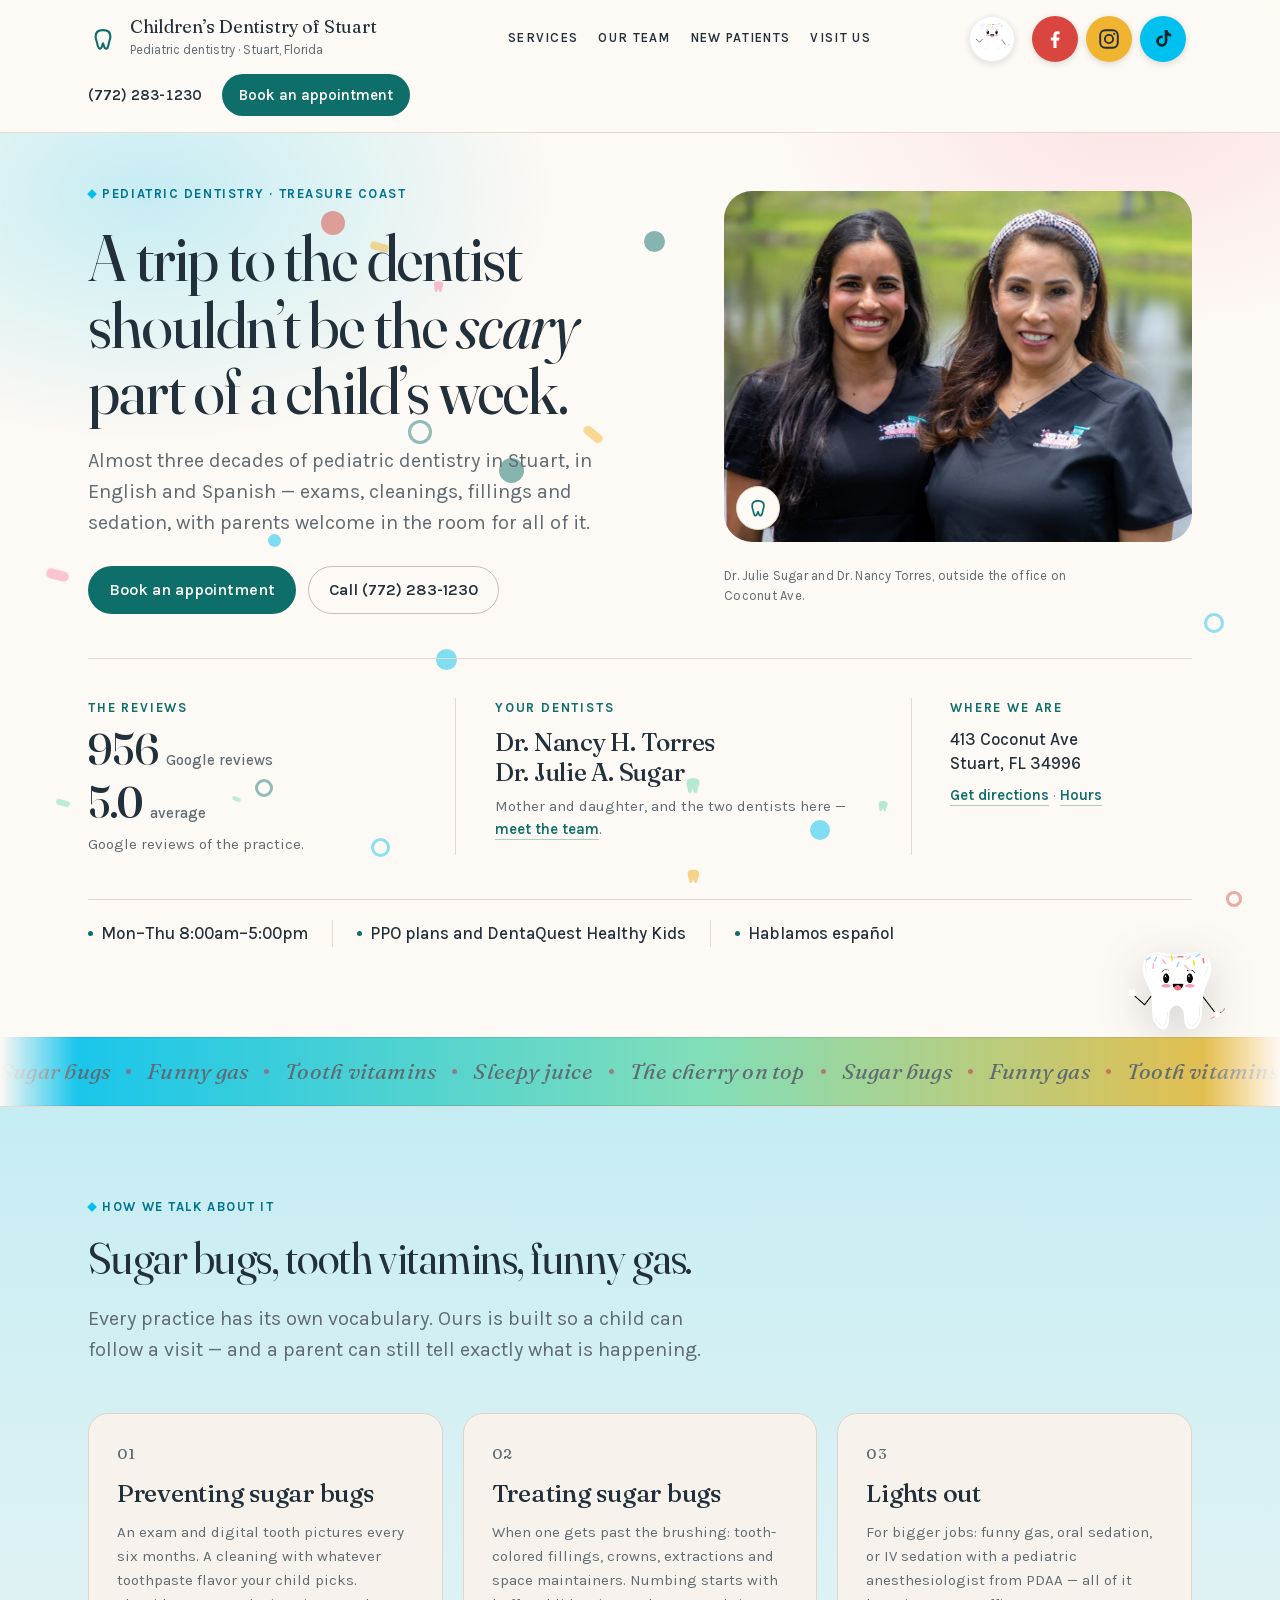
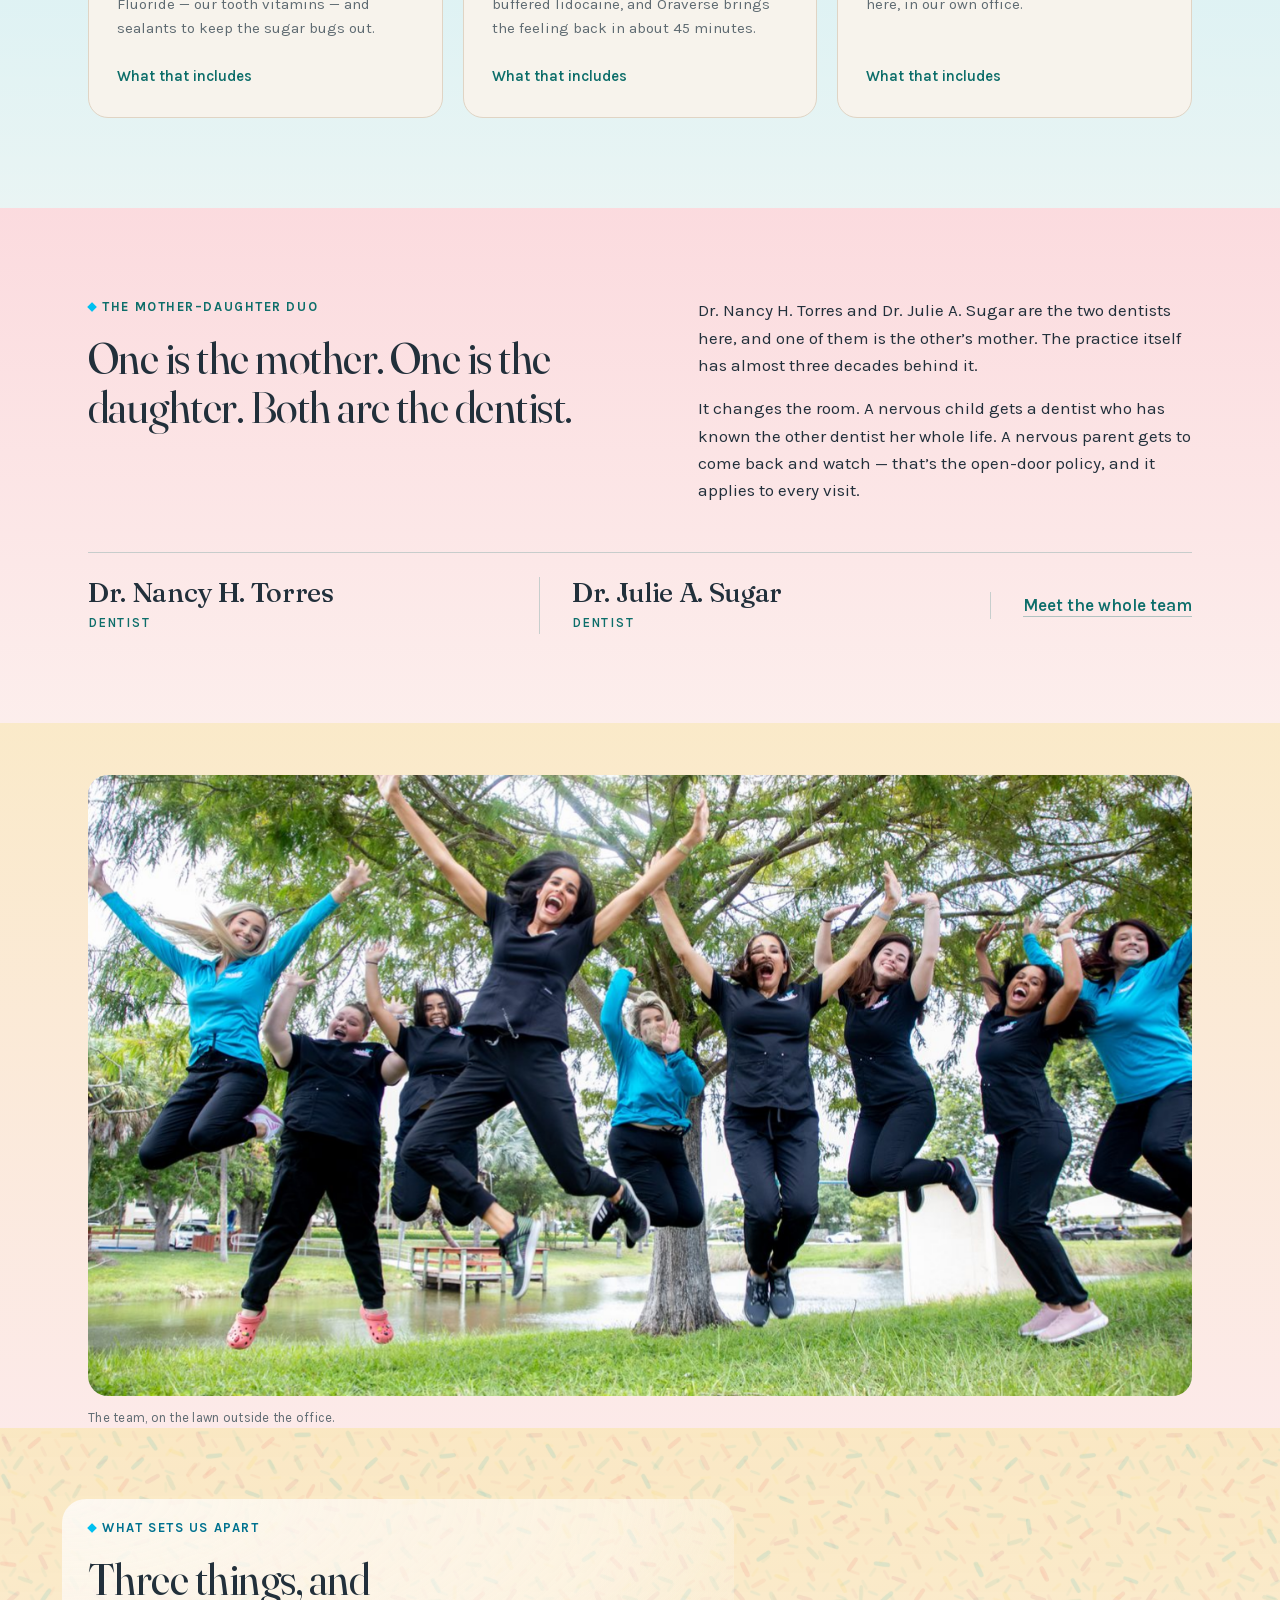
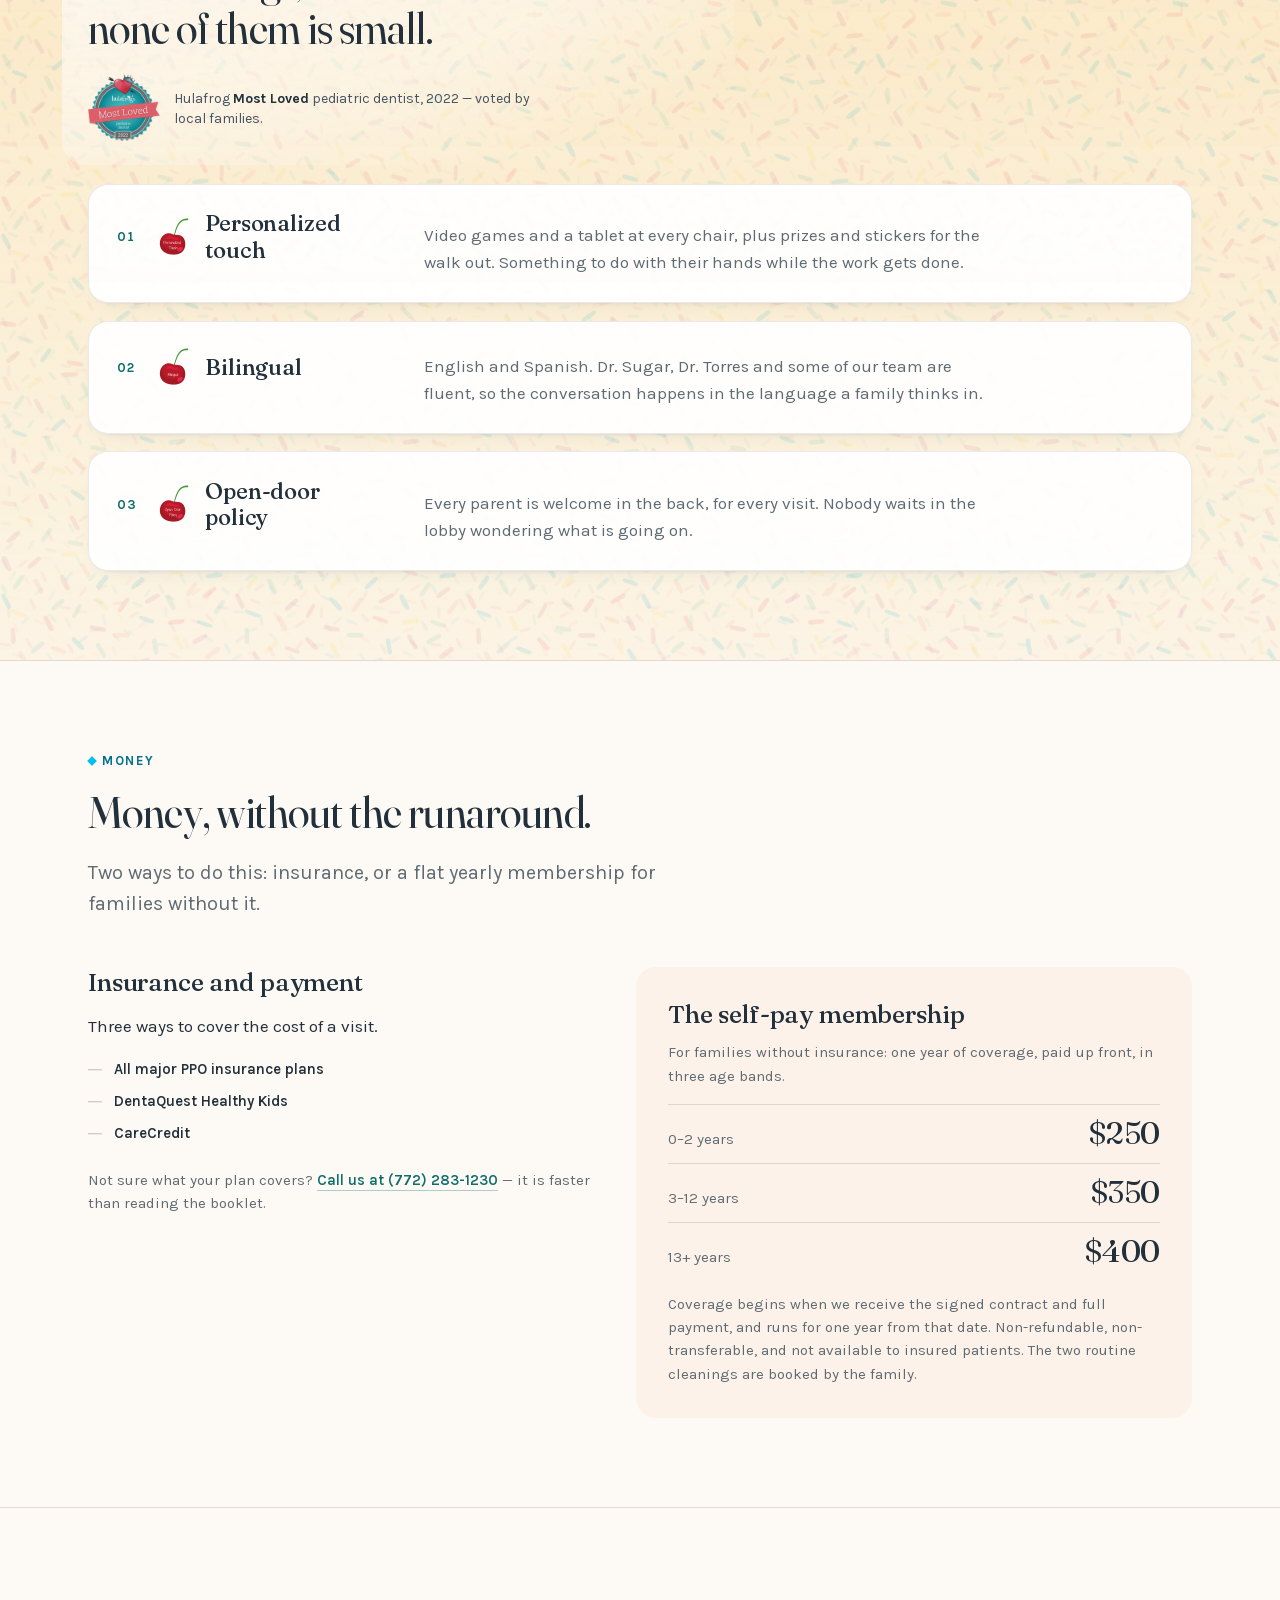
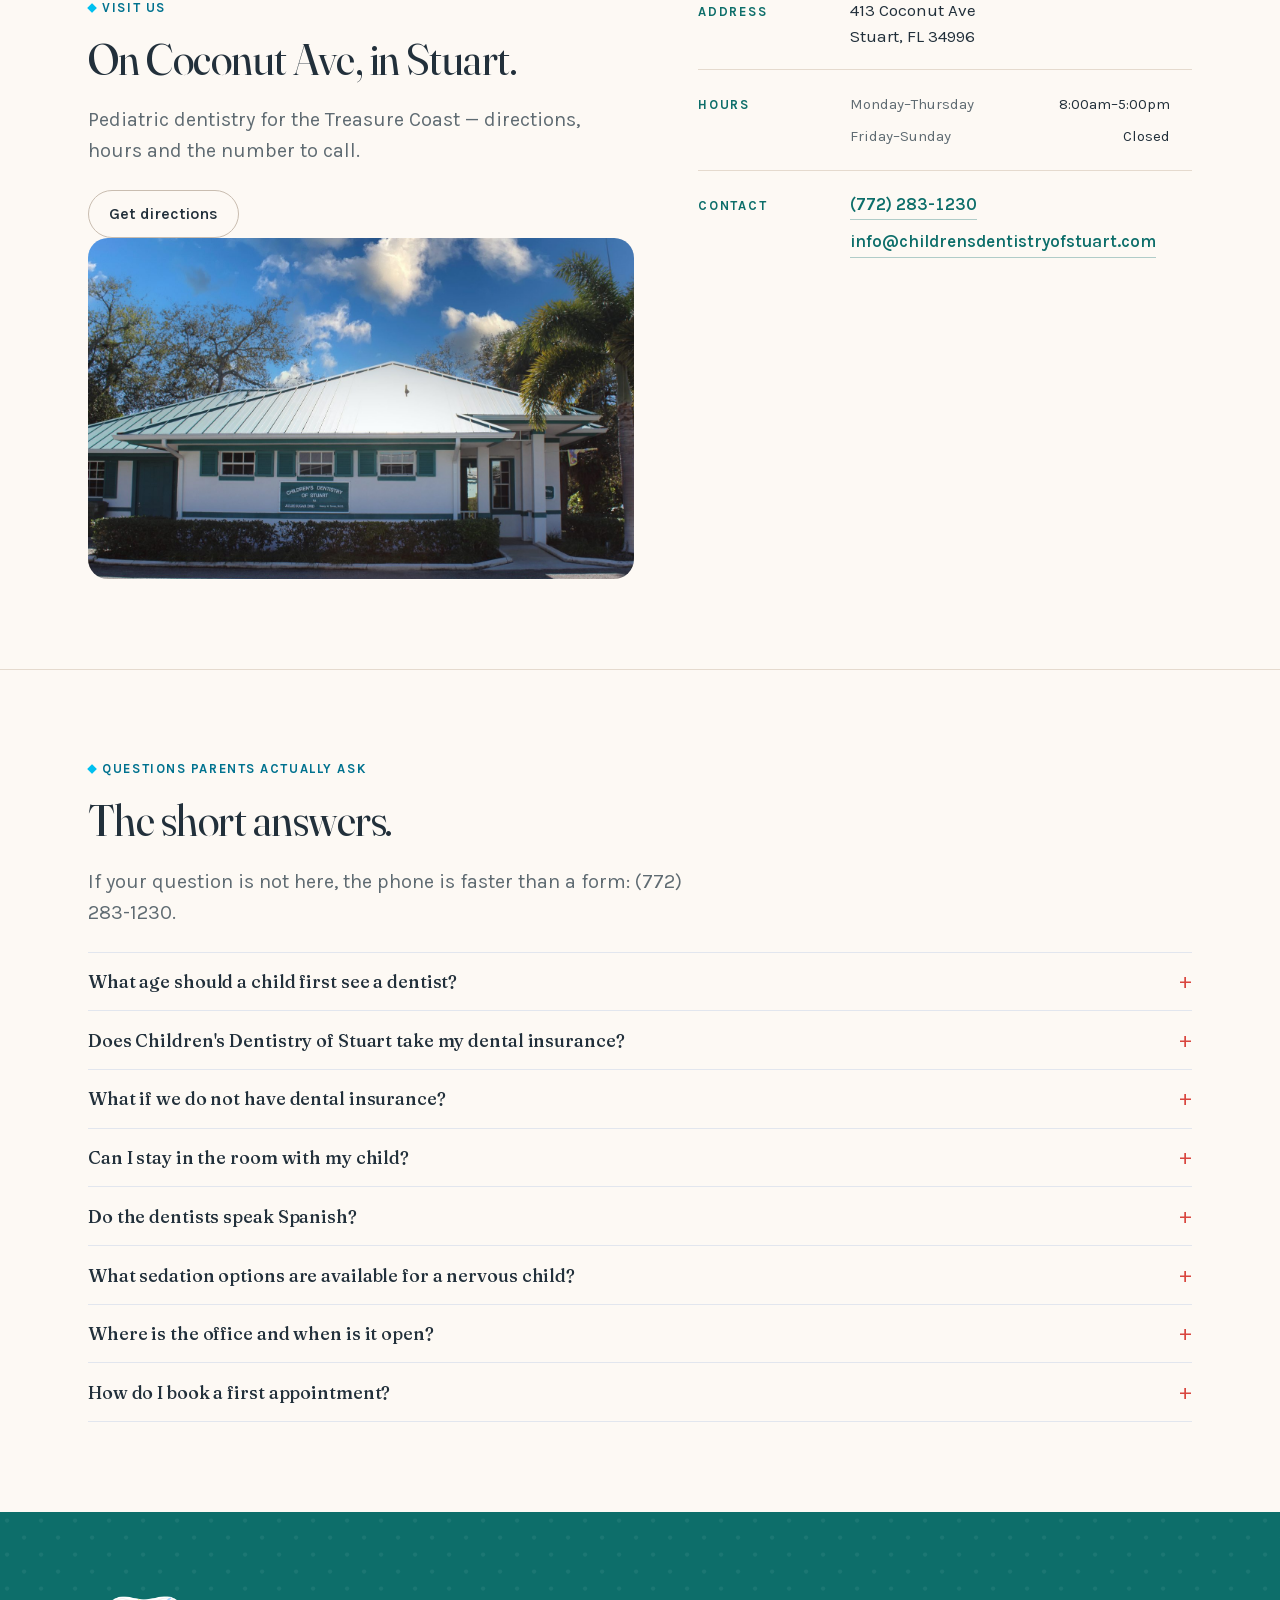
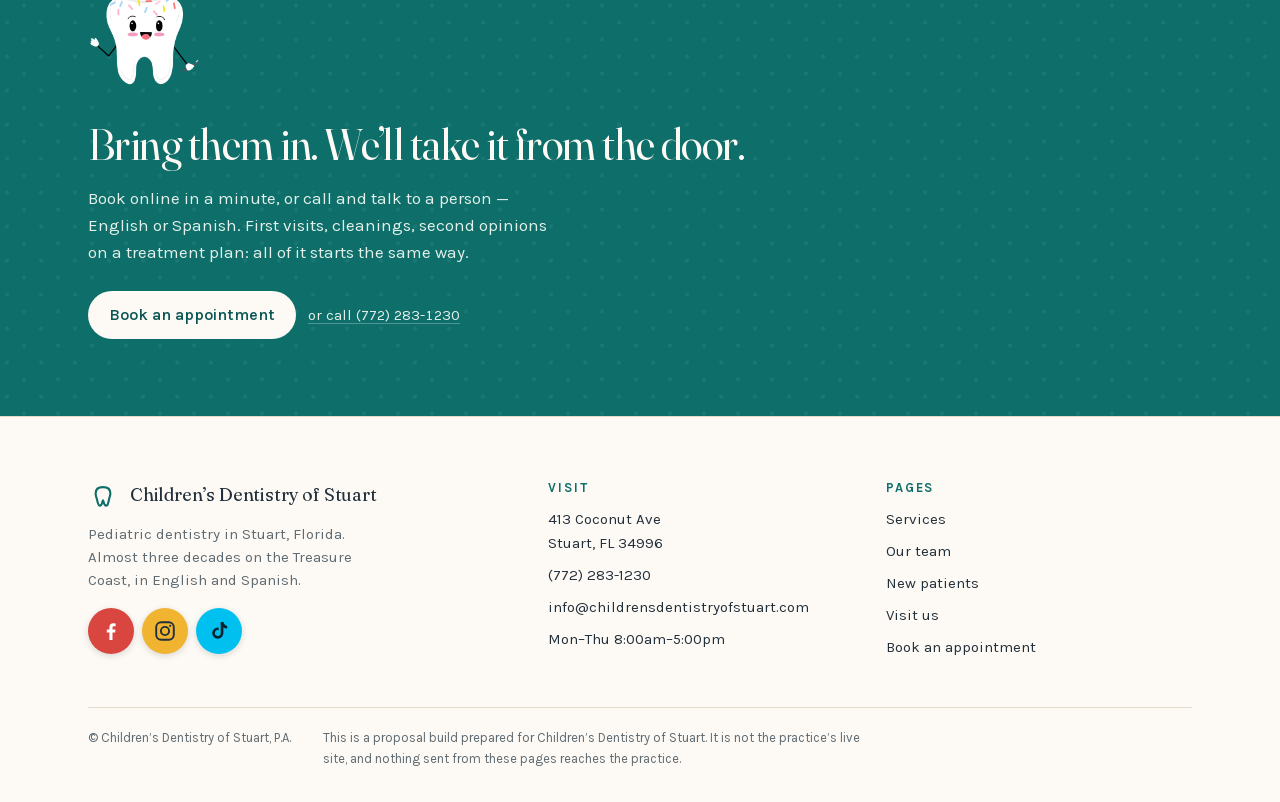
==== commit 8ca8bb20: "Header: mascot badge beside the social icons" ====
--- a/index.html
+++ b/index.html
@@ -348,8 +348,8 @@
         <li><a href="visit.html">Visit us</a></li>
       </ul>
     </nav>
-
-    <ul class="socials socials--header" aria-label="Follow Children's Dentistry of Stuart">
+      <ul class="socials socials--header" aria-label="Follow Children's Dentistry of Stuart">
+        <li class="header-mascot" aria-hidden="true"><img src="assets/img/photos/toothy.png" alt="" width="42" height="42" decoding="async"></li>
         <li class="social social--facebook"><a href="https://www.facebook.com/childrensdentistryofstuart" target="_blank" rel="noopener noreferrer"><span class="sr-only">Facebook</span><svg viewBox="0 0 24 24" width="24" height="24" aria-hidden="true" focusable="false"><path fill="currentColor" d="M13.5 21v-7.5h2.6l.4-3h-3V8.6c0-.87.24-1.46 1.49-1.46H16.6V4.46A20 20 0 0 0 14.3 4.3c-2.3 0-3.87 1.4-3.87 3.98V10.5H7.8v3h2.63V21h3.07Z"/></svg></a></li>
         <li class="social social--instagram"><a href="https://www.instagram.com/childrensdentistryofstuart" target="_blank" rel="noopener noreferrer"><span class="sr-only">Instagram</span><svg viewBox="0 0 24 24" width="24" height="24" aria-hidden="true" focusable="false" fill="none" stroke="currentColor" stroke-width="1.9"><rect x="3.2" y="3.2" width="17.6" height="17.6" rx="5"/><circle cx="12" cy="12" r="4.1"/><circle cx="17.2" cy="6.8" r="1.15" fill="currentColor" stroke="none"/></svg></a></li>
         <li class="social social--tiktok"><a href="https://www.tiktok.com/@drsugarschildrensdentist" target="_blank" rel="noopener noreferrer"><span class="sr-only">Tiktok</span><svg viewBox="0 0 24 24" width="24" height="24" aria-hidden="true" focusable="false"><path fill="currentColor" d="M16.5 3c.3 2.1 1.6 3.6 3.7 3.9v2.6c-1.4.1-2.7-.3-3.8-1v5.6a5.6 5.6 0 1 1-5.6-5.6c.3 0 .5 0 .8.06v2.7a2.9 2.9 0 1 0 2.1 2.8V3h2.8Z"/></svg></a></li>
--- a/assets/css/styles.css
+++ b/assets/css/styles.css
@@ -2130,7 +2130,7 @@
 .social--tiktok a:hover, .social--tiktok a:focus-visible { background: #35D2FA; color: #06222B; }
 
 .socials--header { display: none; }
-@media (min-width: 1080px) { .socials--header { display: flex; margin-right: .4rem; } }
+@media (min-width: 1080px) { .socials--header { display: flex; margin-right: .4rem; margin-left: auto; } }
 .footer__social { margin-top: 1rem; }
 
 @media (max-width: 640px) {
@@ -2161,3 +2161,26 @@
 .js .marquee { transition: opacity .22s ease; }
 
 html { scroll-padding-top: 5.5rem; }   /* sticky header clearance for anchors */
+
+
+/* ============================================================
+   HEADER-MASCOT — the dancing tooth, next to the social badges.
+   Decorative: aria-hidden, alt="", and it never takes a pointer event.
+   The bob comes from the mascot rule already in the motion layer.
+   ============================================================ */
+.header-mascot { display: none; }
+@media (min-width: 1080px) {
+  /* same circular weight as the badges next to it, so the row reads as one group */
+  .header-mascot {
+    display: grid; place-items: center;
+    width: 46px; height: 46px; margin-right: .55rem; pointer-events: none;
+    flex: none; list-style: none; border-radius: 50%;
+    background: #fff; box-shadow: 0 2px 6px rgba(34, 48, 59, .14);
+    border: 1px solid rgba(34, 48, 59, .08);
+  }
+  .header-mascot img { width: 38px; height: 38px; display: block; }
+}
+/* slightly smaller once the socials appear but the bar is tight */
+@media (min-width: 1080px) and (max-width: 1180px) {
+  .header-mascot, .header-mascot img { width: 38px; height: 38px; }
+}
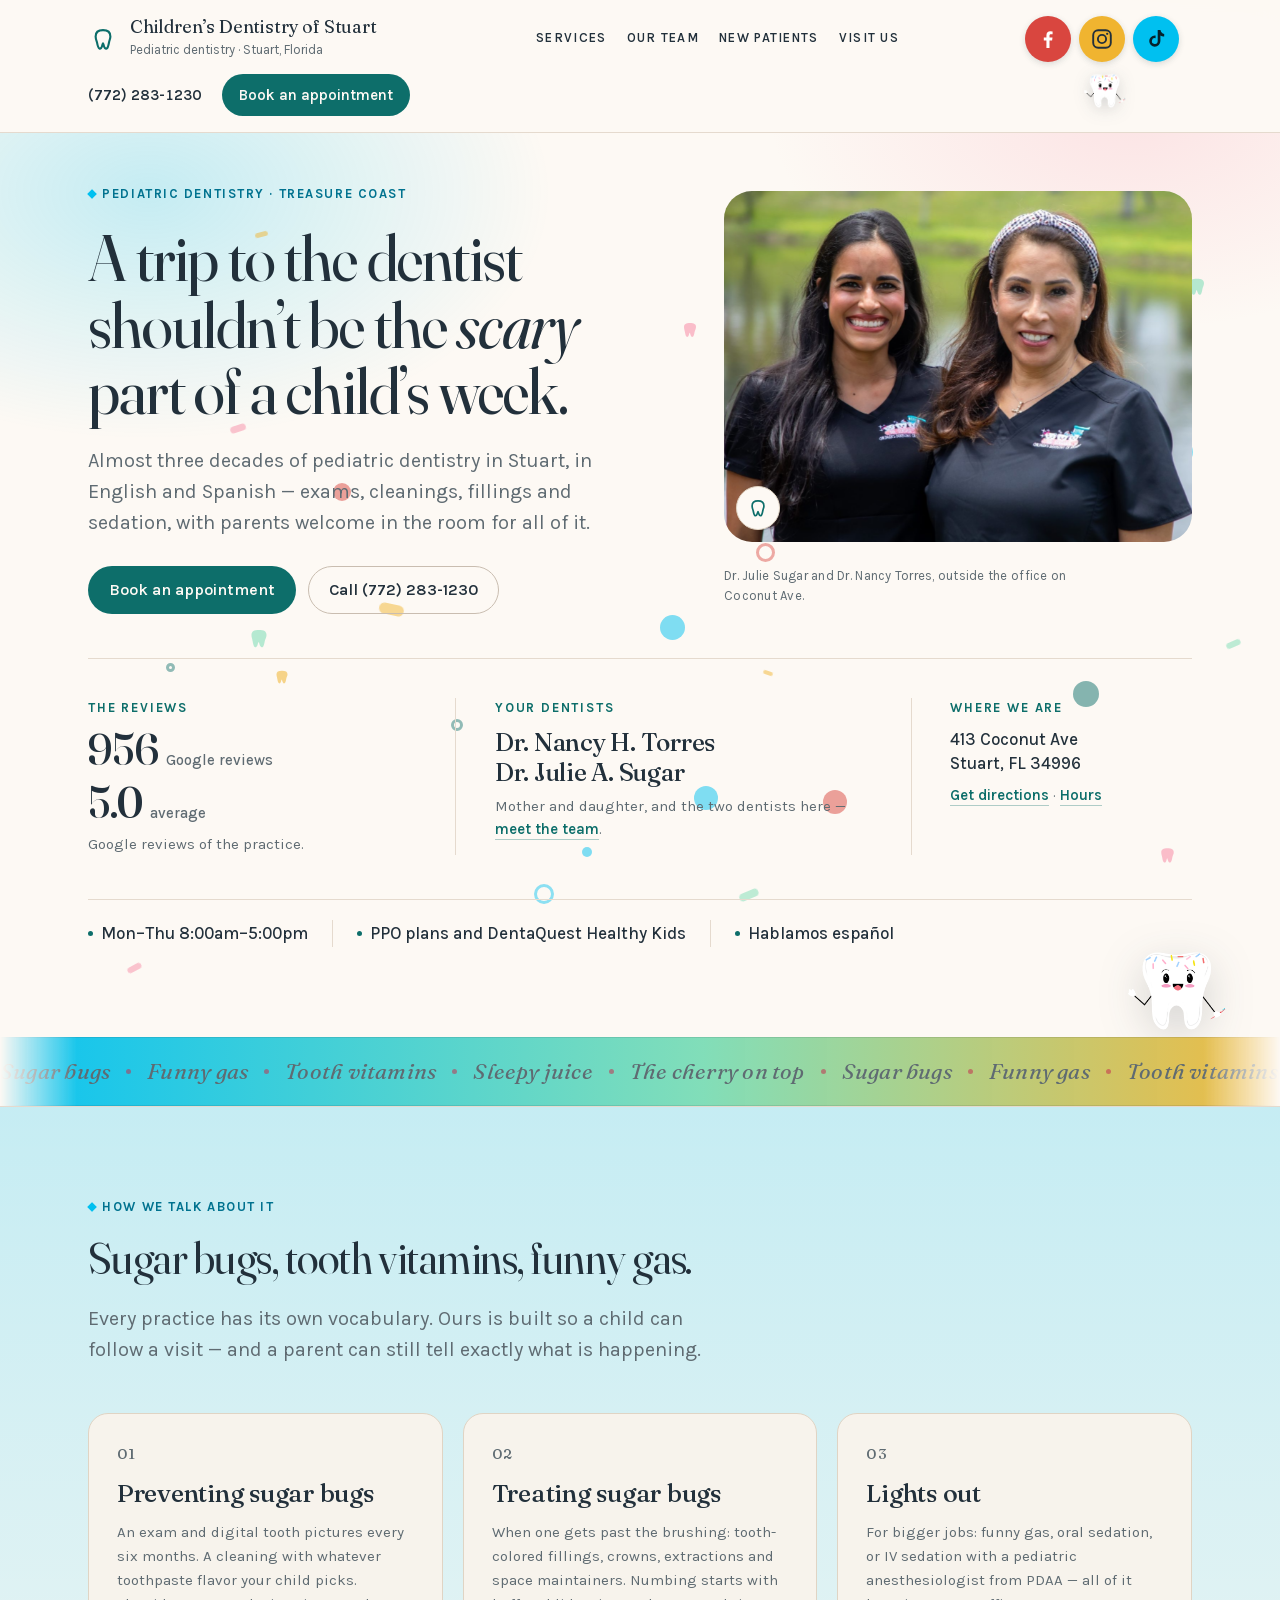
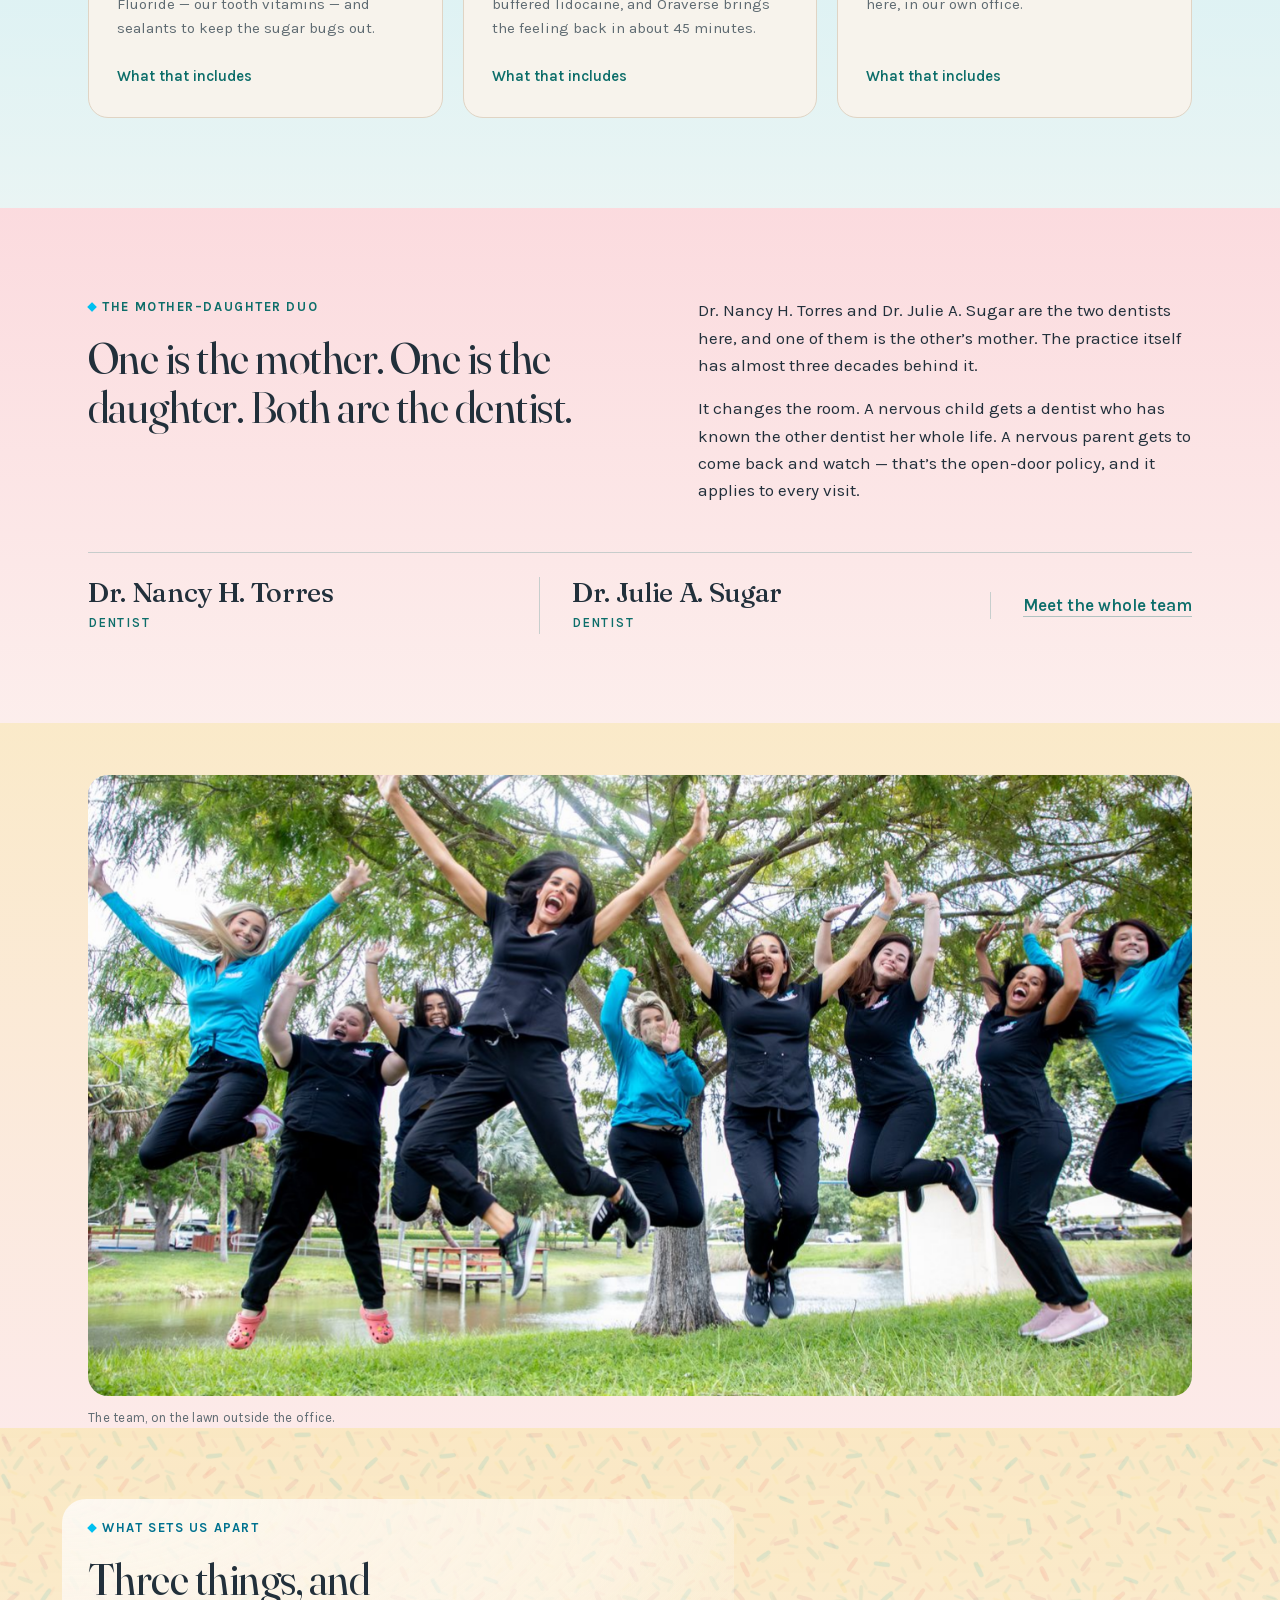
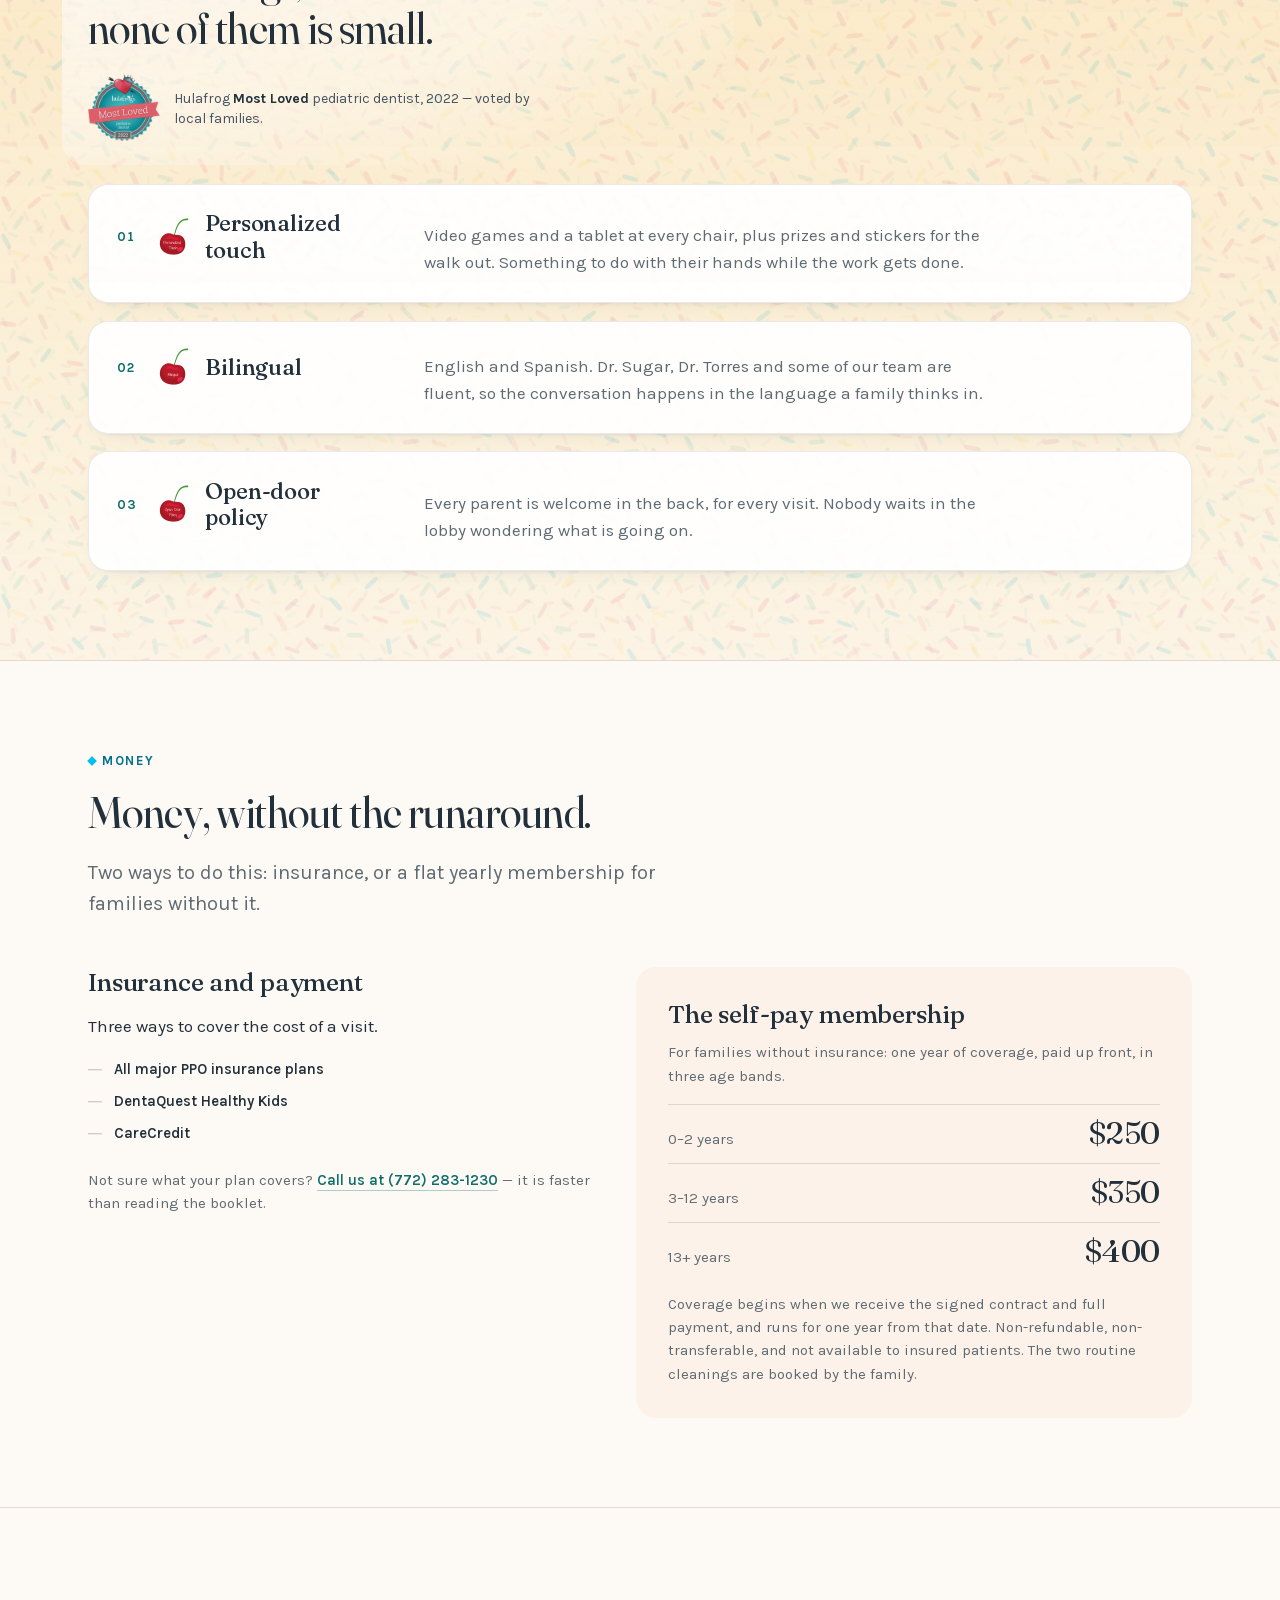
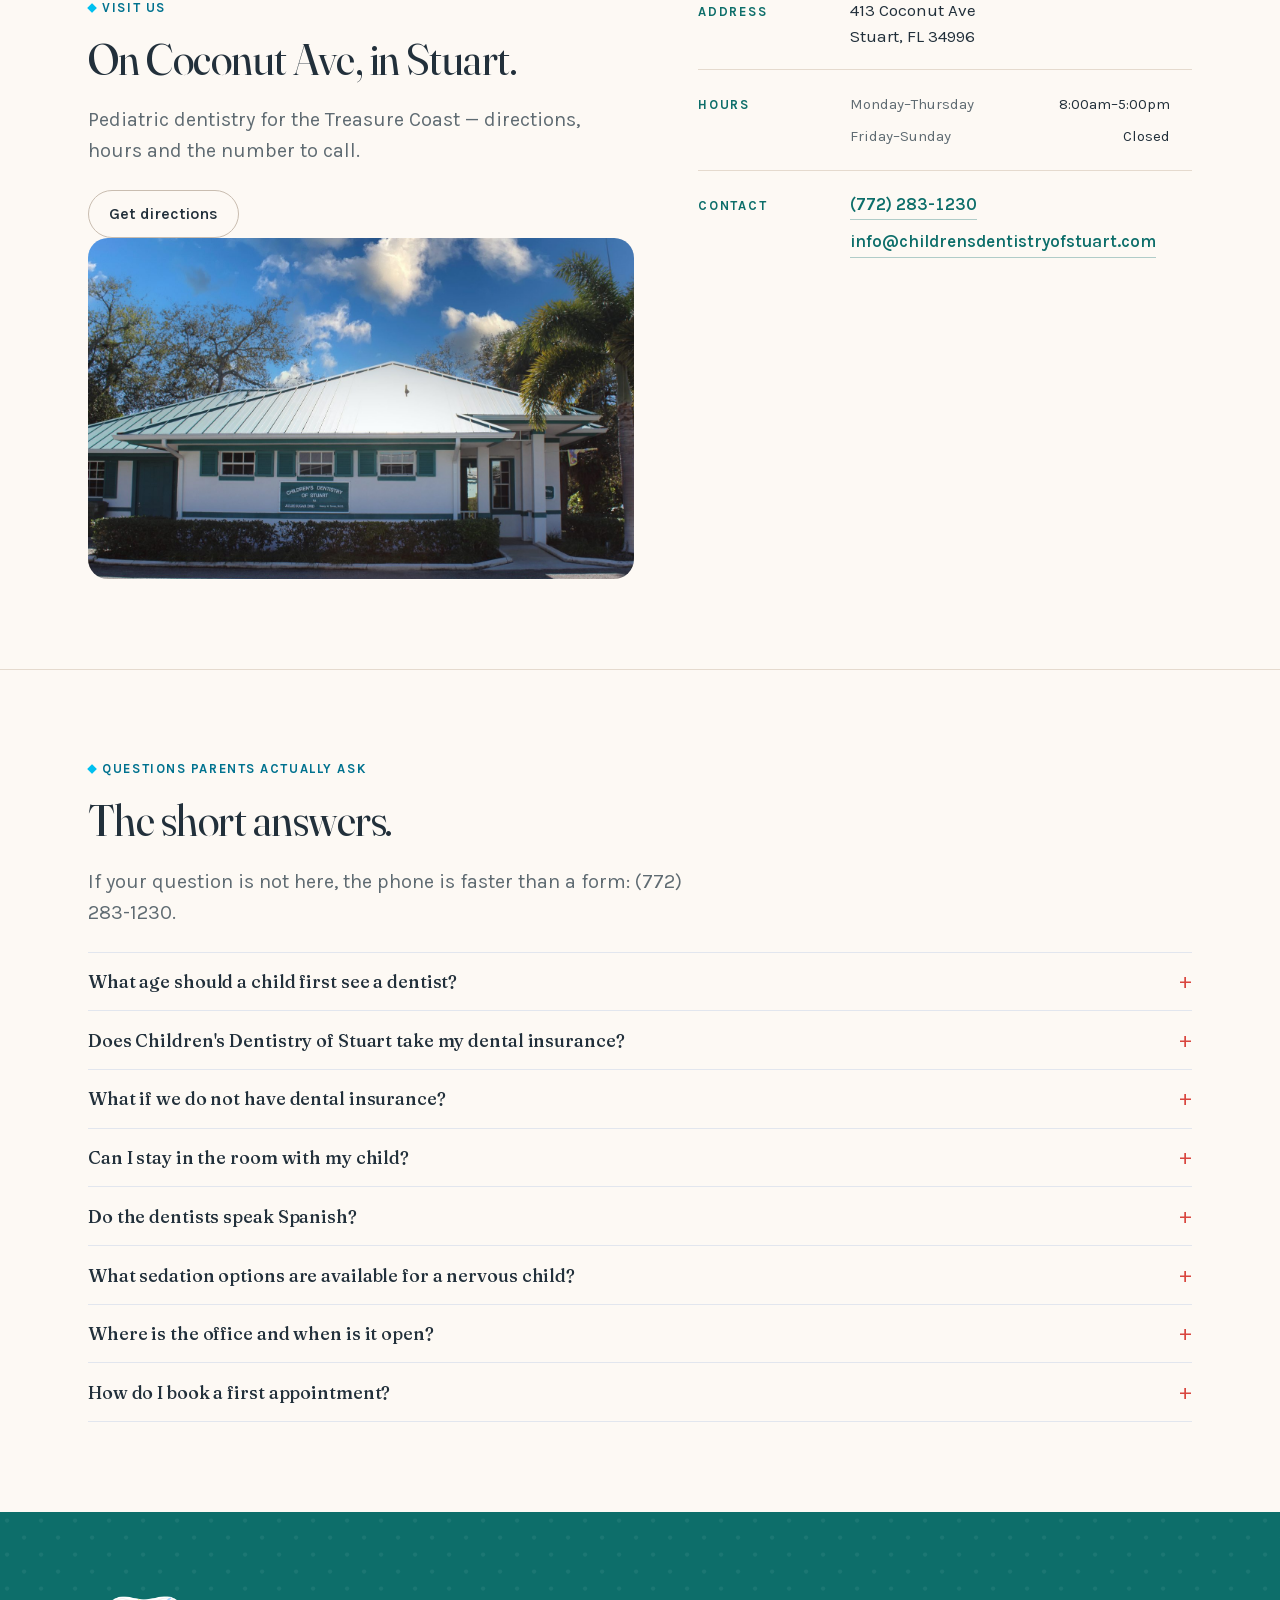
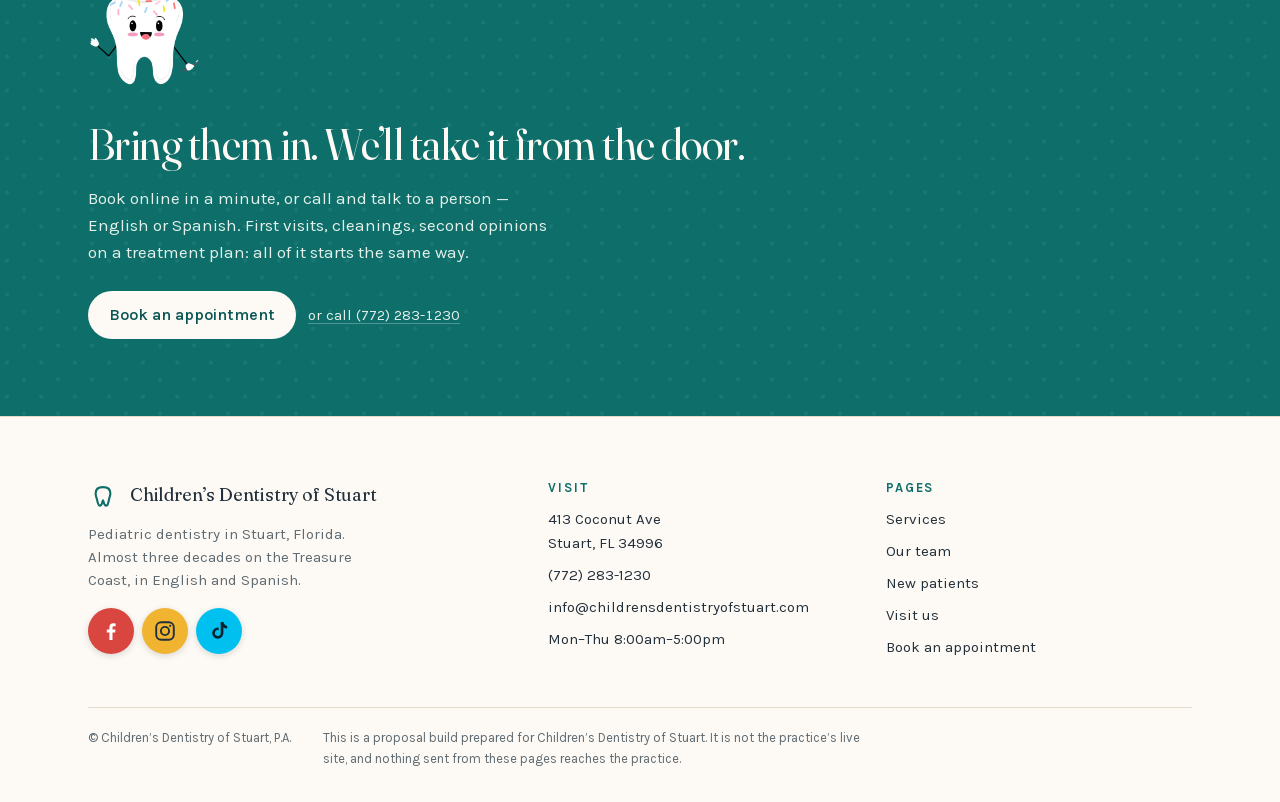
==== commit 3b4452c4: "Header mascot: free-standing, dancing beneath the social icons" ====
--- a/index.html
+++ b/index.html
@@ -348,12 +348,14 @@
         <li><a href="visit.html">Visit us</a></li>
       </ul>
     </nav>
-      <ul class="socials socials--header" aria-label="Follow Children's Dentistry of Stuart">
-        <li class="header-mascot" aria-hidden="true"><img src="assets/img/photos/toothy.png" alt="" width="42" height="42" decoding="async"></li>
+      <div class="header-socials">
+        <ul class="socials socials--header" aria-label="Follow Children's Dentistry of Stuart">
         <li class="social social--facebook"><a href="https://www.facebook.com/childrensdentistryofstuart" target="_blank" rel="noopener noreferrer"><span class="sr-only">Facebook</span><svg viewBox="0 0 24 24" width="24" height="24" aria-hidden="true" focusable="false"><path fill="currentColor" d="M13.5 21v-7.5h2.6l.4-3h-3V8.6c0-.87.24-1.46 1.49-1.46H16.6V4.46A20 20 0 0 0 14.3 4.3c-2.3 0-3.87 1.4-3.87 3.98V10.5H7.8v3h2.63V21h3.07Z"/></svg></a></li>
         <li class="social social--instagram"><a href="https://www.instagram.com/childrensdentistryofstuart" target="_blank" rel="noopener noreferrer"><span class="sr-only">Instagram</span><svg viewBox="0 0 24 24" width="24" height="24" aria-hidden="true" focusable="false" fill="none" stroke="currentColor" stroke-width="1.9"><rect x="3.2" y="3.2" width="17.6" height="17.6" rx="5"/><circle cx="12" cy="12" r="4.1"/><circle cx="17.2" cy="6.8" r="1.15" fill="currentColor" stroke="none"/></svg></a></li>
         <li class="social social--tiktok"><a href="https://www.tiktok.com/@drsugarschildrensdentist" target="_blank" rel="noopener noreferrer"><span class="sr-only">Tiktok</span><svg viewBox="0 0 24 24" width="24" height="24" aria-hidden="true" focusable="false"><path fill="currentColor" d="M16.5 3c.3 2.1 1.6 3.6 3.7 3.9v2.6c-1.4.1-2.7-.3-3.8-1v5.6a5.6 5.6 0 1 1-5.6-5.6c.3 0 .5 0 .8.06v2.7a2.9 2.9 0 1 0 2.1 2.8V3h2.8Z"/></svg></a></li>
       </ul>
+        <span class="header-mascot" aria-hidden="true"><img src="assets/img/photos/toothy.png" alt="" width="44" height="44" decoding="async"></span>
+      </div>
       <div class="header-actions">
       <a class="header-phone" href="tel:+17722831230">(772) 283-1230</a>
       <a class="btn btn--primary btn--sm" href="book.html">Book an appointment</a>
--- a/assets/css/styles.css
+++ b/assets/css/styles.css
@@ -2163,24 +2163,41 @@
 html { scroll-padding-top: 5.5rem; }   /* sticky header clearance for anchors */
 
 
+
+
 /* ============================================================
-   HEADER-MASCOT — the dancing tooth, next to the social badges.
-   Decorative: aria-hidden, alt="", and it never takes a pointer event.
-   The bob comes from the mascot rule already in the motion layer.
+   HEADER-MASCOT — the dancing tooth, free-standing UNDER the social icons.
+   No circle, no badge: it hangs below the icon row and dances. Decorative only.
    ============================================================ */
-.header-mascot { display: none; }
+.header-socials { display: none; }
 @media (min-width: 1080px) {
-  /* same circular weight as the badges next to it, so the row reads as one group */
+  .header-socials { display: block; position: relative; margin-right: .4rem; margin-left: auto; }
+  .header-socials .socials--header { display: flex; }
+
   .header-mascot {
-    display: grid; place-items: center;
-    width: 46px; height: 46px; margin-right: .55rem; pointer-events: none;
-    flex: none; list-style: none; border-radius: 50%;
-    background: #fff; box-shadow: 0 2px 6px rgba(34, 48, 59, .14);
-    border: 1px solid rgba(34, 48, 59, .08);
+    position: absolute; left: 50%; top: calc(100% + 9px);
+    width: 44px; height: 44px; margin-left: -22px;
+    pointer-events: none; z-index: 3;
+    filter: drop-shadow(0 4px 8px rgba(34, 48, 59, .18));
   }
-  .header-mascot img { width: 38px; height: 38px; display: block; }
-}
-/* slightly smaller once the socials appear but the bar is tight */
-@media (min-width: 1080px) and (max-width: 1180px) {
-  .header-mascot, .header-mascot img { width: 38px; height: 38px; }
-}
+  .header-mascot img {
+    width: 44px; height: 44px; display: block;
+    animation: mascot-dance 2.4s cubic-bezier(.45, .05, .55, .95) infinite;
+    transform-origin: 50% 92%;
+  }
+}
+
+/* a real dance: bounce, lean, squash, and a cheeky spin */
+@keyframes mascot-dance {
+  0%   { transform: translateY(0)     rotate(0deg)    scale(1, 1); }
+  15%  { transform: translateY(-6px)  rotate(-9deg)   scale(1.02, .98); }
+  30%  { transform: translateY(0)     rotate(0deg)    scale(.97, 1.03); }
+  45%  { transform: translateY(-4px)  rotate(8deg)    scale(1.02, .98); }
+  60%  { transform: translateY(0)     rotate(0deg)    scale(.98, 1.02); }
+  75%  { transform: translateY(-7px)  rotate(-4deg)   scale(1.02, .98); }
+  100% { transform: translateY(0)     rotate(0deg)    scale(1, 1); }
+}
+
+@media (prefers-reduced-motion: reduce) {
+  .header-mascot img { animation: none !important; }
+}
